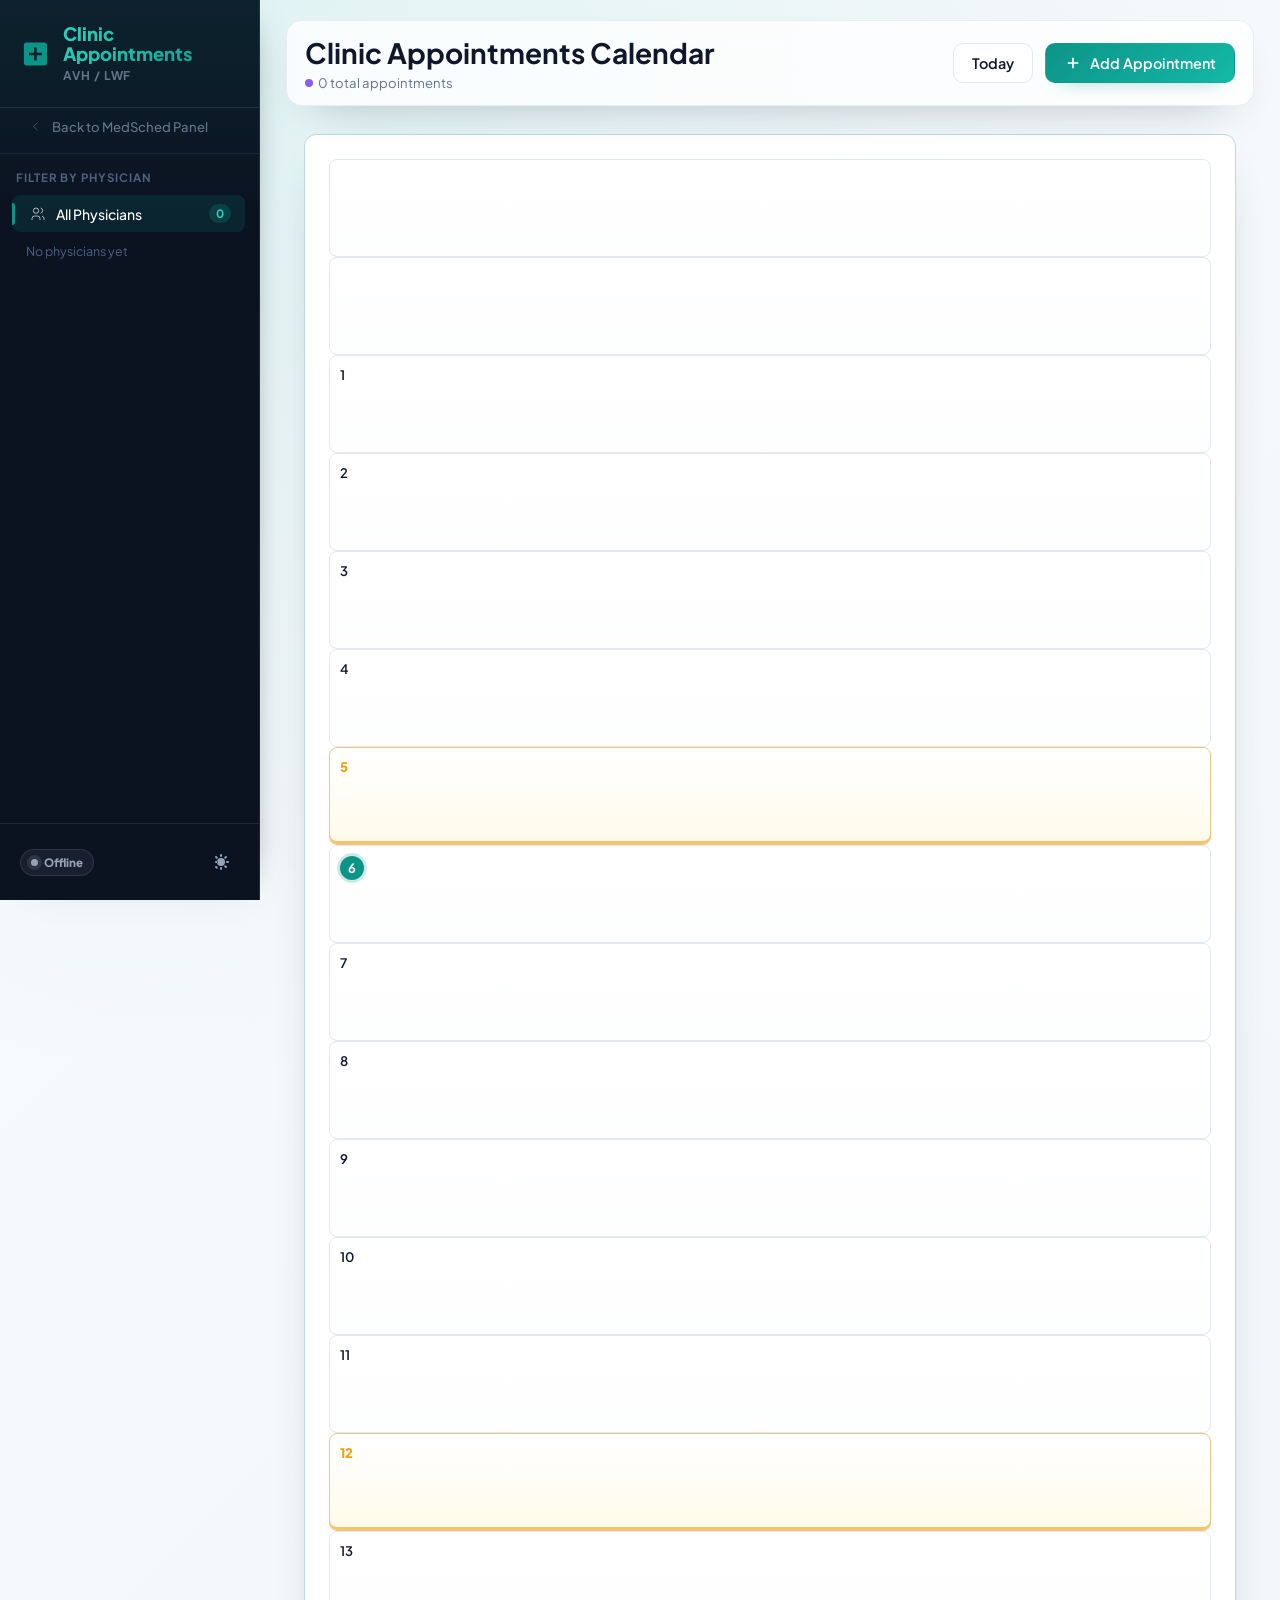
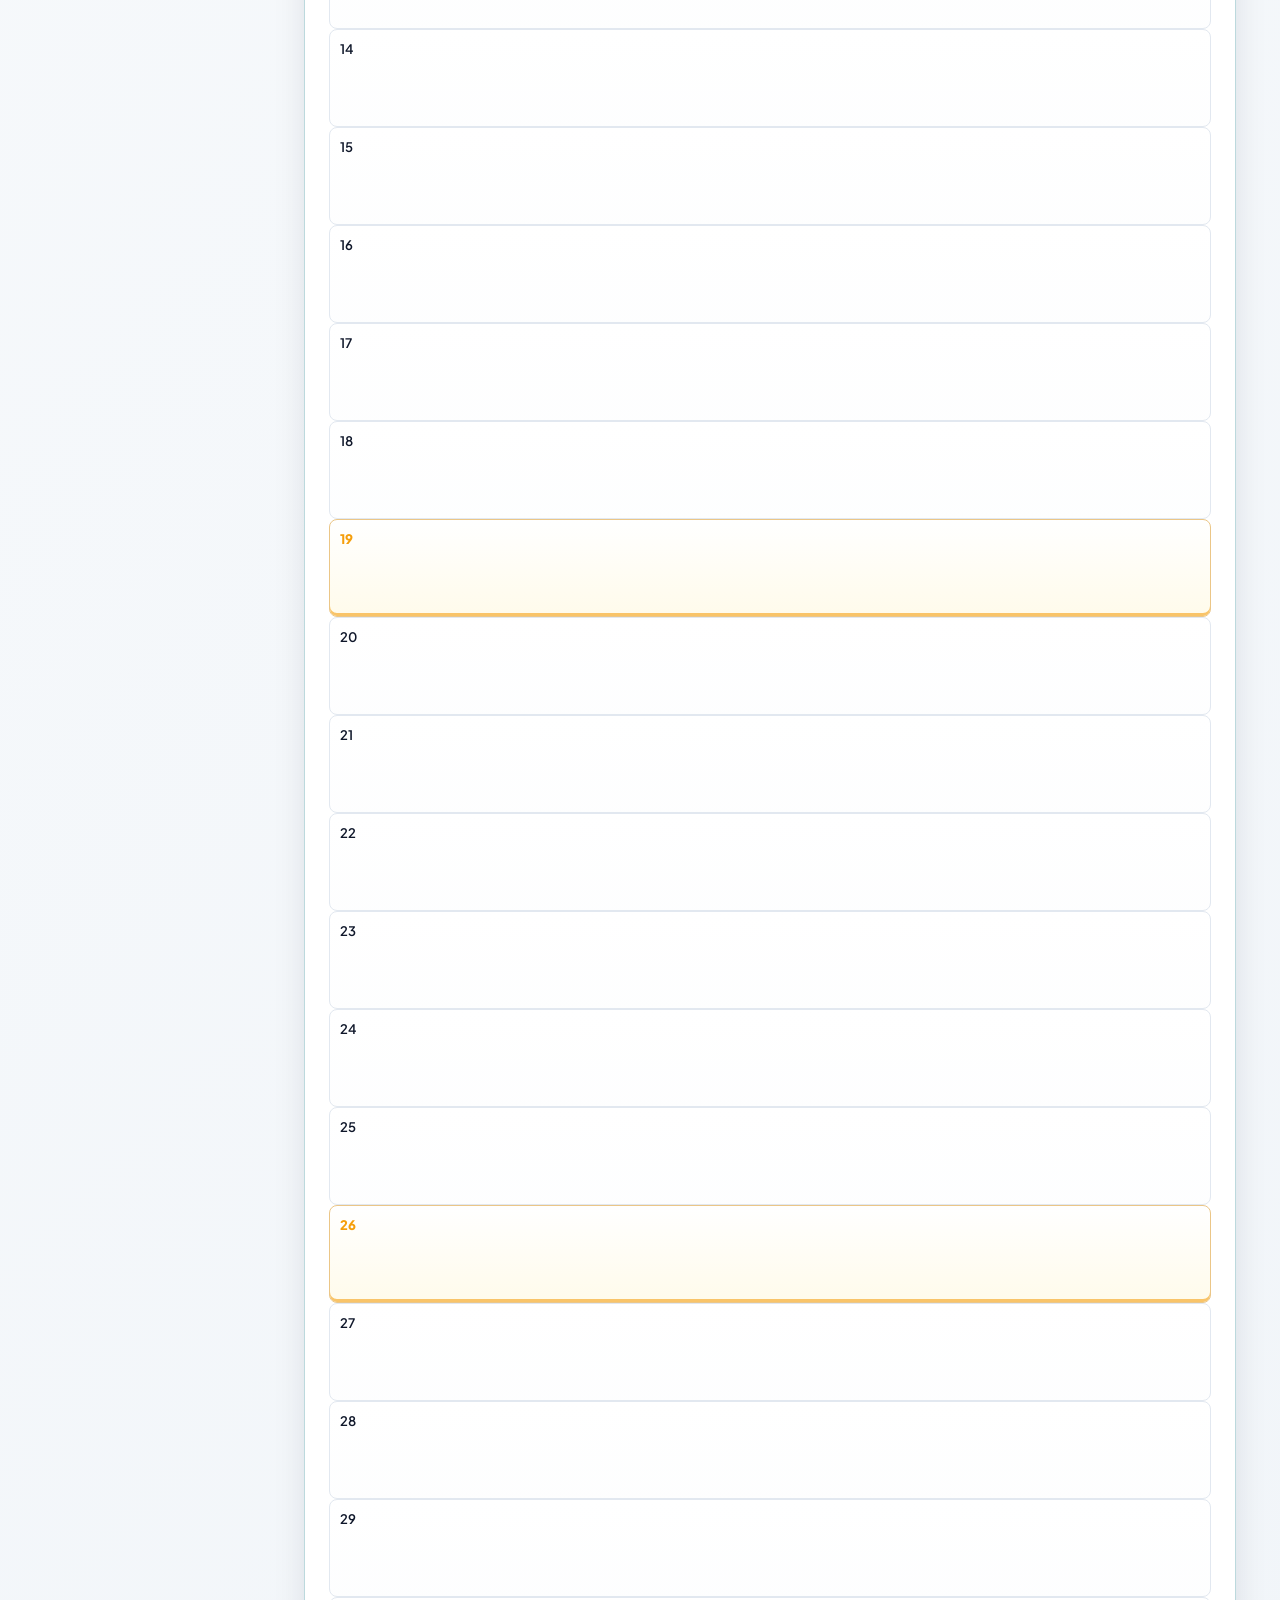
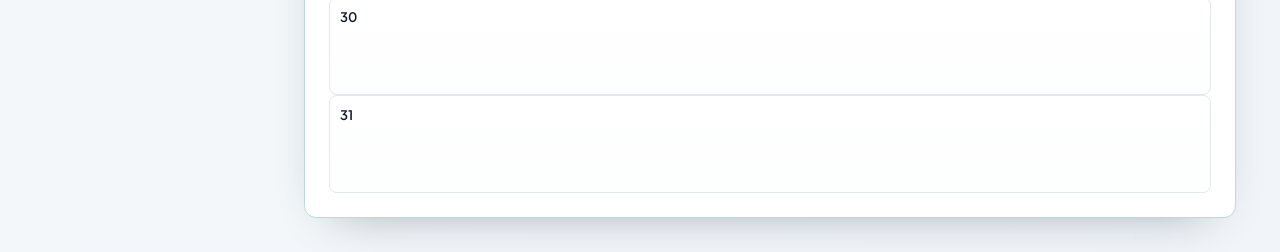
==== clinic-appointments.html @ 4d4b05c6 "Add Clinic Appointments page with physician-filtered calendar - New standalone clinic-appointments.h" ====
<!DOCTYPE html>
<html lang="en">
<head>
    <meta charset="UTF-8">
    <meta name="viewport" content="width=device-width, initial-scale=1.0">
    <title>Clinic Appointments — MedSched Panel</title>
    <meta name="description" content="Clinic Appointment Calendar by Physician">
    <meta name="theme-color" content="#0f766e">
    <meta name="mobile-web-app-capable" content="yes">
    <meta name="apple-mobile-web-app-capable" content="yes">
    <meta name="apple-mobile-web-app-status-bar-style" content="black-translucent">
    <link rel="icon" href="icons/icon.svg" type="image/svg+xml">
    <link rel="stylesheet" href="style.css">
    <style>
        /* ── Clinic-specific overrides ── */

        .physician-filter-section {
            padding: 16px 12px 8px;
            border-top: 1px solid rgba(148, 163, 184, 0.12);
        }
        .physician-filter-label {
            font-size: 0.72rem;
            font-weight: 700;
            letter-spacing: 0.08em;
            text-transform: uppercase;
            color: #4b6280;
            padding: 0 4px;
            margin-bottom: 10px;
        }
        .physician-btn-list {
            display: flex;
            flex-direction: column;
            gap: 3px;
            max-height: calc(100vh - 340px);
            overflow-y: auto;
            padding-right: 2px;
        }
        .physician-btn {
            display: flex;
            align-items: center;
            gap: 10px;
            width: 100%;
            padding: 9px 14px;
            border-radius: var(--border-radius-sm);
            border: none;
            background: transparent;
            color: #94a3b8;
            font-size: 0.875rem;
            font-weight: 500;
            cursor: pointer;
            transition: var(--transition);
            text-align: left;
            position: relative;
        }
        .physician-btn:hover {
            background: var(--secondary-hover);
            color: #fff;
        }
        .physician-btn.active {
            background: rgba(13, 148, 136, 0.15);
            color: #ffffff;
            padding-left: 18px;
        }
        .physician-btn.active::before {
            content: '';
            position: absolute;
            left: 0;
            top: 50%;
            transform: translateY(-50%);
            width: 3px;
            height: 60%;
            background: var(--primary);
            border-radius: 0 3px 3px 0;
        }
        .physician-btn-count {
            margin-left: auto;
            background: rgba(148, 163, 184, 0.15);
            color: #64748b;
            font-size: 0.72rem;
            font-weight: 700;
            padding: 2px 7px;
            border-radius: 20px;
            min-width: 22px;
            text-align: center;
        }
        .physician-btn.active .physician-btn-count {
            background: rgba(13, 148, 136, 0.25);
            color: #2dd4bf;
        }

        /* Calendar cells for clinic */
        .cal-badge.cb-clinic {
            background: #8b5cf6;
            color: #fff;
        }

        /* Day workspace patient cards */
        .clinic-patient-card {
            background: var(--bg-card);
            border: 1px solid var(--border);
            border-radius: var(--border-radius-sm);
            padding: 14px 16px;
            display: flex;
            flex-direction: column;
            gap: 6px;
            transition: var(--transition-fast);
            position: relative;
        }
        .clinic-patient-card:hover {
            box-shadow: var(--shadow-md);
            border-color: var(--primary);
        }
        .clinic-patient-card-header {
            display: flex;
            align-items: center;
            justify-content: space-between;
            gap: 8px;
        }
        .clinic-patient-name {
            font-weight: 700;
            font-size: 0.95rem;
            color: var(--text-main);
        }
        .clinic-patient-meta {
            display: flex;
            flex-wrap: wrap;
            gap: 6px;
            font-size: 0.8rem;
            color: var(--text-muted);
            margin-top: 2px;
        }
        .clinic-meta-chip {
            background: var(--surface-subtle);
            border: 1px solid var(--border);
            border-radius: 20px;
            padding: 2px 9px;
            font-size: 0.76rem;
            font-weight: 500;
            color: var(--text-muted);
        }
        .clinic-physician-chip {
            background: rgba(139, 92, 246, 0.1);
            border-color: rgba(139, 92, 246, 0.3);
            color: #8b5cf6;
        }
        .clinic-patient-note {
            font-size: 0.82rem;
            color: var(--text-muted);
            border-left: 3px solid var(--border);
            padding-left: 10px;
            margin-top: 4px;
            font-style: italic;
        }
        .clinic-card-actions {
            display: flex;
            gap: 6px;
            margin-left: auto;
        }

        /* Patient list in table view */
        .clinic-list-grid {
            display: flex;
            flex-direction: column;
            gap: 10px;
            padding: 4px 0;
        }
        .clinic-empty-state {
            text-align: center;
            padding: 40px 20px;
            color: var(--text-light);
        }
        .clinic-empty-state svg {
            width: 48px;
            height: 48px;
            stroke: var(--text-light);
            fill: none;
            margin-bottom: 12px;
            opacity: 0.5;
        }

        /* Stats bar */
        .clinic-stats-bar {
            display: flex;
            gap: 16px;
            flex-wrap: wrap;
            align-items: center;
            font-size: 0.82rem;
            color: var(--text-muted);
            margin-top: 4px;
        }
        .clinic-stat-item {
            display: flex;
            align-items: center;
            gap: 5px;
        }
        .clinic-stat-dot {
            width: 8px;
            height: 8px;
            border-radius: 50%;
            background: #8b5cf6;
            flex-shrink: 0;
        }

        /* Back link in sidebar */
        .sidebar-back-link {
            display: flex;
            align-items: center;
            gap: 9px;
            padding: 10px 16px;
            color: #64748b;
            text-decoration: none;
            font-size: 0.82rem;
            font-weight: 500;
            border-radius: var(--border-radius-sm);
            margin: 0 12px 8px;
            transition: var(--transition);
        }
        .sidebar-back-link:hover {
            color: #94a3b8;
            background: var(--secondary-hover);
        }
        .sidebar-back-link svg {
            width: 15px;
            height: 15px;
            stroke: currentColor;
            fill: none;
            flex-shrink: 0;
        }

        /* Day workspace header */
        .clinic-workspace-header {
            display: flex;
            align-items: center;
            justify-content: space-between;
            flex-wrap: wrap;
            gap: 10px;
            margin-bottom: 16px;
            padding-bottom: 14px;
            border-bottom: 1px solid var(--border);
        }

        /* Print styles */
        @media print {
            .sidebar, .no-print { display: none !important; }
            .main-content { margin-left: 0 !important; padding: 20px !important; }
        }
    </style>
</head>
<body>

    <!-- Sidebar Navigation -->
    <aside class="sidebar no-print">
        <div class="sidebar-brand">
            <svg viewBox="0 0 24 24" xmlns="http://www.w3.org/2000/svg">
                <path d="M19 3H5c-1.1 0-2 .9-2 2v14c0 1.1.9 2 2 2h14c1.1 0 2-.9 2-2V5c0-1.1-.9-2-2-2zm-2 10h-4v4h-2v-4H7v-2h4V7h2v4h4v2z"/>
            </svg>
            <div>
                <h1>Clinic Appointments</h1>
                <span style="font-size: 0.75rem; color: #64748b;">AVH / LWF</span>
            </div>
        </div>

        <a href="index.html" class="sidebar-back-link" title="Back to MedSched Panel">
            <svg viewBox="0 0 24 24"><polyline points="15 18 9 12 15 6"/></svg>
            Back to MedSched Panel
        </a>

        <!-- Physician Filter -->
        <div class="physician-filter-section">
            <div class="physician-filter-label">Filter by Physician</div>
            <div class="physician-btn-list" id="physician-btn-list">
                <!-- populated dynamically -->
            </div>
        </div>

        <div class="sidebar-footer" style="margin-top: auto;">
            <div id="sync-status-indicator" class="sync-status-pill" title="Google Sheets sync status">Offline</div>
            <button class="theme-toggle-btn" onclick="toggleDarkMode()" title="Toggle Dark/Light Mode">
                <svg viewBox="0 0 20 20" fill="currentColor">
                    <path fill-rule="evenodd" d="M10 2a1 1 0 011 1v1a1 1 0 11-2 0V3a1 1 0 011-1zm4 8a4 4 0 11-8 0 4 4 0 018 0zm-.464 4.95l.707.707a1 1 0 001.414-1.414l-.707-.707a1 1 0 00-1.414 1.414zm2.12-10.607a1 1 0 010 1.414l-.706.707a1 1 0 11-1.414-1.414l.707-.707a1 1 0 011.414 0zM17 11a1 1 0 100-2h-1a1 1 0 100 2h1zm-7 4a1 1 0 011 1v1a1 1 0 11-2 0v-1a1 1 0 011-1zM5.05 6.464A1 1 0 106.46 5.05L5.75 4.343a1 1 0 10-1.414 1.414l.707.707zm1.414 8.486a1 1 0 11-1.414 1.414l-.707-.707a1 1 0 011.414-1.414l.707.707zM6 11a1 1 0 100-2H5a1 1 0 100 2h1z" clip-rule="evenodd" />
                </svg>
            </button>
        </div>
    </aside>

    <!-- Main Content -->
    <main class="main-content no-print">

        <!-- Header -->
        <div class="app-header">
            <div class="header-left">
                <h2>Clinic Appointments Calendar</h2>
                <div class="clinic-stats-bar" id="clinic-stats-bar">
                    <span class="clinic-stat-item"><span class="clinic-stat-dot"></span><span id="stat-total">0 total appointments</span></span>
                    <span id="stat-today" style="color: var(--primary); font-weight: 600;"></span>
                    <span id="stat-physician-filter" style="color: #8b5cf6; font-weight: 600;"></span>
                </div>
            </div>
            <div class="header-actions">
                <button class="btn btn-secondary" onclick="goToClinicToday()">Today</button>
                <button class="btn btn-primary" onclick="openAddModal()">
                    <svg viewBox="0 0 24 24" stroke="currentColor" fill="none"><path d="M12 5v14M5 12h14"/></svg>
                    <span>Add Appointment</span>
                </button>
            </div>
        </div>

        <!-- Calendar Card -->
        <div class="card cal-card">
            <div class="cal-nav">
                <button class="btn btn-icon" onclick="navigateClinicCalendar(-1)">&#8249;</button>
                <h3 id="clinic-cal-month-label"></h3>
                <button class="btn btn-icon" onclick="navigateClinicCalendar(1)">&#8250;</button>
            </div>
            <div class="cal-weekdays">
                <span>Sun</span><span>Mon</span><span>Tue</span><span>Wed</span>
                <span>Thu</span><span>Fri</span><span>Sat</span>
            </div>
            <div class="cal-grid" id="clinic-cal-grid"></div>
        </div>

        <!-- Day Workspace -->
        <div id="clinic-day-workspace" class="card" style="display:none; margin-top:16px;">
            <div class="clinic-workspace-header">
                <div>
                    <h3 id="clinic-workspace-date-label" style="font-size: 1.1rem; font-weight: 700;"></h3>
                    <p id="clinic-workspace-sub" style="font-size: 0.83rem; color: var(--text-muted); margin-top: 3px;"></p>
                </div>
                <div style="display: flex; align-items: center; gap: 8px;">
                    <button class="btn btn-primary btn-sm" onclick="openAddModal()">
                        <svg viewBox="0 0 24 24" stroke="currentColor" fill="none" style="width:14px;height:14px;"><path d="M12 5v14M5 12h14"/></svg>
                        Add
                    </button>
                    <button class="btn btn-icon" onclick="closeDayWorkspace()" title="Close">✕</button>
                </div>
            </div>
            <div id="clinic-workspace-body" class="clinic-list-grid"></div>
        </div>

    </main>

    <!-- ───────────── ADD APPOINTMENT MODAL ───────────── -->
    <div class="modal-overlay no-print" id="modal-add-clinic">
        <div class="modal-content" style="max-width: 600px;">
            <div class="modal-header">
                <h3 id="add-modal-title">Add Clinic Appointment</h3>
                <button class="modal-close" onclick="closeAddModal()">
                    <svg viewBox="0 0 24 24"><line x1="18" y1="6" x2="6" y2="18"/><line x1="6" y1="6" x2="18" y2="18"/></svg>
                </button>
            </div>
            <div class="modal-body">
                <form id="form-clinic" onsubmit="submitClinicForm(event)">
                    <input type="hidden" id="clinic-edit-id" value="">

                    <div class="form-group double">
                        <div>
                            <label class="form-label" for="cl-name">Patient Name *</label>
                            <input type="text" id="cl-name" class="form-control" placeholder="Full Name" required>
                        </div>
                        <div>
                            <label class="form-label" for="cl-file">File Number *</label>
                            <input type="text" id="cl-file" class="form-control" placeholder="e.g. PAT123456" required>
                        </div>
                    </div>

                    <div class="form-group double">
                        <div>
                            <label class="form-label" for="cl-age">Age *</label>
                            <input type="number" id="cl-age" class="form-control" min="0" max="150" placeholder="e.g. 45" required>
                        </div>
                        <div>
                            <label class="form-label" for="cl-date">Appointment Date *</label>
                            <input type="date" id="cl-date" class="form-control" required>
                        </div>
                    </div>

                    <div class="form-group">
                        <label class="form-label" for="cl-physician">Primary Physician *</label>
                        <input type="text" id="cl-physician" class="form-control" placeholder="Dr. Name" required list="physician-datalist">
                        <datalist id="physician-datalist"></datalist>
                    </div>

                    <div class="form-group">
                        <label class="form-label" for="cl-case">Case Summary *</label>
                        <input type="text" id="cl-case" class="form-control" placeholder="e.g. Stage II Breast Cancer, follow-up" required>
                    </div>

                    <div class="form-group">
                        <label class="form-label" for="cl-cause">Cause of Admission / Reason for Visit</label>
                        <input type="text" id="cl-cause" class="form-control" placeholder="e.g. Chemotherapy Cycle 4, routine follow-up">
                    </div>

                    <div class="form-group">
                        <label class="form-label" for="cl-note">Notes</label>
                        <textarea id="cl-note" class="form-control" placeholder="Additional notes, special instructions..."></textarea>
                    </div>

                    <div style="display: flex; gap: 10px; justify-content: flex-end; margin-top: 18px;">
                        <button type="button" class="btn btn-secondary" onclick="closeAddModal()">Cancel</button>
                        <button type="submit" class="btn btn-primary" id="btn-submit-clinic">
                            <span>Save Appointment</span>
                        </button>
                    </div>
                </form>
            </div>
        </div>
    </div>

    <!-- ───────────── CONFIRM DELETE MODAL ───────────── -->
    <div id="modal-confirm-clinic" class="modal-overlay no-print">
        <div class="modal-content" style="max-width: 420px;">
            <div class="modal-header">
                <h3>Confirm Delete</h3>
            </div>
            <div class="modal-body">
                <p id="clinic-confirm-body"></p>
            </div>
            <div class="modal-footer">
                <button class="btn btn-secondary" onclick="closeConfirmModal()">Cancel</button>
                <button class="btn btn-danger" id="clinic-confirm-btn">Delete</button>
            </div>
        </div>
    </div>

    <!-- Toast container -->
    <div id="toast-container" class="toast-container no-print" aria-live="polite" aria-atomic="true"></div>

    <!-- ───────────── CONFIG ───────────── -->
    <script>
        window.MEDSCHED_CONFIG = {
            gasUrl: 'https://script.google.com/macros/s/AKfycbxa2J7jW-uvf7YWvBF5LNmQVivW1w27ZhHHH4iIfo8Wuc9LUacZEw9zQxuPKyPeJsvU/exec',
            apiKey: 'medsched-2026-key-abc123'
        };
    </script>

    <!-- ───────────── CLINIC APP LOGIC ───────────── -->
    <script>
    // ── State ──────────────────────────────────────────────────────────────────
    let clinicList = [];
    let clinicCalYear  = new Date().getFullYear();
    let clinicCalMonth = new Date().getMonth();
    let clinicSelectedDate = null;
    let selectedPhysician = null; // null = All
    let _pendingQueue = [];
    let _isSyncing = false;

    const GAS_URL  = window.MEDSCHED_CONFIG?.gasUrl || '';
    const API_KEY  = window.MEDSCHED_CONFIG?.apiKey || '';
    const STORE_KEY   = 'medsched_clinic';
    const PENDING_KEY = 'medsched_clinic_pending';
    const MONTHS = ['January','February','March','April','May','June','July','August','September','October','November','December'];

    // ── Toast ──────────────────────────────────────────────────────────────────
    function showToast(message, type = 'info', duration = 3200) {
        const container = document.getElementById('toast-container');
        if (!container) return;
        const toast = document.createElement('div');
        toast.className = `toast toast-${type}`;
        toast.setAttribute('role', type === 'error' ? 'alert' : 'status');
        toast.textContent = message;
        container.appendChild(toast);
        setTimeout(() => {
            toast.classList.add('removing');
            toast.addEventListener('animationend', () => toast.remove(), { once: true });
        }, duration);
    }

    // ── Dark Mode ─────────────────────────────────────────────────────────────
    function toggleDarkMode() {
        document.body.classList.toggle('dark-mode');
        localStorage.setItem('medsched_dark_mode', document.body.classList.contains('dark-mode'));
    }

    // ── Sync Status Indicator ─────────────────────────────────────────────────
    let _lastToastStatus = null;
    function showSyncStatus(status) {
        const el = document.getElementById('sync-status-indicator');
        if (!el) return;
        const map = { loading: 'Loading...', syncing: 'Syncing...', synced: 'Synced', pending: `Pending (${_pendingQueue.length})`, offline: 'Offline' };
        el.textContent = map[status] || 'Offline';
        el.dataset.status = status;
        if (status !== _lastToastStatus) {
            if (status === 'syncing') showToast('Syncing with Google Sheets...', 'info', 2000);
            if (status === 'synced')  showToast('Google Sheets is up to date.', 'success', 2400);
            if (status === 'pending') showToast(`${_pendingQueue.length} change(s) queued for retry.`, 'warning', 3600);
            _lastToastStatus = status;
        }
        if (status === 'synced') setTimeout(() => { el.textContent = 'Offline'; el.dataset.status = 'offline'; _lastToastStatus = null; }, 3000);
    }

    // ── Storage ───────────────────────────────────────────────────────────────
    function saveToStorage() {
        localStorage.setItem(STORE_KEY, JSON.stringify(clinicList));
    }

    function loadFromStorage() {
        const raw = localStorage.getItem(STORE_KEY);
        if (raw) { try { clinicList = JSON.parse(raw); } catch(e) { clinicList = []; } }
        const pending = localStorage.getItem(PENDING_KEY);
        if (pending) { try { _pendingQueue = JSON.parse(pending); } catch(e) { _pendingQueue = []; } }
        if (localStorage.getItem('medsched_dark_mode') === 'true') document.body.classList.add('dark-mode');
    }

    // ── API ───────────────────────────────────────────────────────────────────
    async function apiPost(action, payload) {
        const body = JSON.stringify({ action, key: API_KEY, ...payload });
        const resp = await fetch(GAS_URL, {
            method: 'POST',
            mode: 'no-cors',
            redirect: 'follow',
            body: new Blob([body], { type: 'text/plain;charset=utf-8' })
        });
        if (resp.type === 'opaque') return { status: 'ok' };
        if (!resp.ok) throw new Error(`HTTP ${resp.status}`);
        return resp.json();
    }

    function syncAfterChange(action, payload) {
        saveToStorage();
        (async () => {
            showSyncStatus('syncing');
            try {
                await apiPost(action, { type: 'clinic', ...payload });
                showSyncStatus('synced');
            } catch (e) {
                _pendingQueue.push({ action, payload, ts: Date.now() });
                localStorage.setItem(PENDING_KEY, JSON.stringify(_pendingQueue));
                showSyncStatus('pending');
                console.warn('[Clinic Sync] Queued:', action, e.message);
            }
        })();
    }

    async function flushPendingQueue() {
        if (_isSyncing || _pendingQueue.length === 0) return;
        _isSyncing = true;
        const queue = [..._pendingQueue];
        const failed = [];
        for (const item of queue) {
            try { await apiPost(item.action, { type: 'clinic', ...item.payload }); }
            catch (e) { failed.push(item); }
        }
        _pendingQueue = failed;
        localStorage.setItem(PENDING_KEY, JSON.stringify(_pendingQueue));
        _isSyncing = false;
    }

    async function initSync() {
        showSyncStatus(_pendingQueue.length > 0 ? 'pending' : 'loading');
        try {
            const url = `${GAS_URL}?action=getAll&key=${encodeURIComponent(API_KEY)}`;
            const resp = await fetch(url, { redirect: 'follow' });
            if (!resp.ok) throw new Error(`HTTP ${resp.status}`);
            const data = await resp.json();
            if (data.status === 'ok' && Array.isArray(data.clinic)) {
                clinicList = data.clinic.map(normalizeRecord).filter(isValidRecord);
                saveToStorage();
                renderAll();
            }
            showSyncStatus('synced');
            await flushPendingQueue();
        } catch (e) {
            console.warn('[Clinic Sync] Using local cache:', e.message);
            showSyncStatus(_pendingQueue.length > 0 ? 'pending' : 'offline');
        }
    }

    // ── Data Helpers ──────────────────────────────────────────────────────────
    function genId() {
        return Date.now().toString(36) + Math.random().toString(36).slice(2);
    }

    function normalizeRecord(r) {
        if (!r || typeof r !== 'object') return r;
        const out = { ...r };
        if (out.id !== undefined) out.id = String(out.id);
        if (out.fileNumber !== undefined) out.fileNumber = String(out.fileNumber);
        if (out.age !== undefined) out.age = Number(out.age) || 0;
        return out;
    }

    function isValidRecord(r) {
        return r && (String(r.id || '').trim() || String(r.name || '').trim() || String(r.fileNumber || '').trim());
    }

    function formatDate(dateStr) {
        if (!dateStr) return '';
        const d = new Date(dateStr + 'T00:00:00');
        if (isNaN(d)) return dateStr;
        return `${String(d.getDate()).padStart(2,'0')}/${String(d.getMonth()+1).padStart(2,'0')}/${d.getFullYear()}`;
    }

    function getDayName(dateStr) {
        if (!dateStr) return '';
        const d = new Date(dateStr + 'T00:00:00');
        if (isNaN(d)) return '';
        return d.toLocaleDateString('en-US', { weekday: 'long' });
    }

    function getUniquePhysicians() {
        const set = new Set(clinicList.map(r => (r.primaryPhysician || '').trim()).filter(Boolean));
        return [...set].sort((a, b) => a.localeCompare(b));
    }

    function getFilteredList() {
        if (!selectedPhysician) return clinicList;
        return clinicList.filter(r => (r.primaryPhysician || '').trim() === selectedPhysician);
    }

    // ── Physician Filter ──────────────────────────────────────────────────────
    function renderPhysicianFilter() {
        const container = document.getElementById('physician-btn-list');
        if (!container) return;

        const physicians = getUniquePhysicians();
        const allCount = clinicList.length;

        let html = `
            <button class="physician-btn ${!selectedPhysician ? 'active' : ''}" onclick="setPhysicianFilter(null)">
                <svg viewBox="0 0 24 24" stroke="currentColor" fill="none" style="width:16px;height:16px;flex-shrink:0;"><circle cx="9" cy="7" r="4"/><path d="M3 21v-2a4 4 0 0 1 4-4h4a4 4 0 0 1 4 4v2"/><path d="M16 3.13a4 4 0 0 1 0 7.75"/><path d="M21 21v-2a4 4 0 0 0-3-3.87"/></svg>
                <span>All Physicians</span>
                <span class="physician-btn-count">${allCount}</span>
            </button>
        `;

        physicians.forEach(physician => {
            const count = clinicList.filter(r => (r.primaryPhysician || '').trim() === physician).length;
            const isActive = selectedPhysician === physician;
            html += `
                <button class="physician-btn ${isActive ? 'active' : ''}" onclick="setPhysicianFilter('${physician.replace(/'/g, "\\'")}')">
                    <svg viewBox="0 0 24 24" stroke="currentColor" fill="none" style="width:15px;height:15px;flex-shrink:0;"><path d="M20 21v-2a4 4 0 0 0-4-4H8a4 4 0 0 0-4 4v2"/><circle cx="12" cy="7" r="4"/></svg>
                    <span style="overflow:hidden;text-overflow:ellipsis;white-space:nowrap;flex:1;">${physician}</span>
                    <span class="physician-btn-count">${count}</span>
                </button>
            `;
        });

        if (physicians.length === 0) {
            html += `<p style="font-size:0.78rem;color:#4b6280;padding:8px 14px;">No physicians yet</p>`;
        }

        container.innerHTML = html;

        // Update physician datalist for the form
        const datalist = document.getElementById('physician-datalist');
        if (datalist) {
            datalist.innerHTML = physicians.map(p => `<option value="${p}">`).join('');
        }
    }

    function setPhysicianFilter(physician) {
        selectedPhysician = physician;
        renderAll();
    }

    // ── Calendar ──────────────────────────────────────────────────────────────
    function renderClinicCalendar() {
        const grid = document.getElementById('clinic-cal-grid');
        const label = document.getElementById('clinic-cal-month-label');
        if (!grid) return;

        label.textContent = `${MONTHS[clinicCalMonth]} ${clinicCalYear}`;

        const filtered = getFilteredList();
        const firstDay = new Date(clinicCalYear, clinicCalMonth, 1).getDay();
        const daysInMonth = new Date(clinicCalYear, clinicCalMonth + 1, 0).getDate();
        const today = new Date().toISOString().split('T')[0];

        let html = '';

        for (let i = 0; i < firstDay; i++) {
            html += '<div class="cal-cell cal-empty"></div>';
        }

        for (let day = 1; day <= daysInMonth; day++) {
            const dateStr = `${clinicCalYear}-${String(clinicCalMonth+1).padStart(2,'0')}-${String(day).padStart(2,'0')}`;
            const count = filtered.filter(r => r.date === dateStr).length;
            const isToday    = today === dateStr;
            const isSelected = clinicSelectedDate === dateStr;
            const isSat      = new Date(clinicCalYear, clinicCalMonth, day).getDay() === 6;

            html += `
                <div class="cal-cell ${isToday ? 'cal-today' : ''} ${isSelected ? 'cal-selected' : ''} ${isSat ? 'cal-saturday' : ''}" onclick="selectClinicDate('${dateStr}')">
                    <div class="cal-day-num">${day}</div>
                    <div class="cal-badges">
                        ${count > 0 ? `<span class="cal-badge cb-clinic" title="${count} appointment${count !== 1 ? 's' : ''}">${count}</span>` : ''}
                    </div>
                </div>
            `;
        }

        grid.innerHTML = html;
        updateStatsBar();
    }

    function navigateClinicCalendar(dir) {
        clinicCalMonth += dir;
        if (clinicCalMonth > 11) { clinicCalMonth = 0; clinicCalYear++; }
        else if (clinicCalMonth < 0) { clinicCalMonth = 11; clinicCalYear--; }
        renderClinicCalendar();
    }

    function goToClinicToday() {
        const today = new Date();
        clinicCalYear  = today.getFullYear();
        clinicCalMonth = today.getMonth();
        clinicSelectedDate = today.toISOString().split('T')[0];
        renderClinicCalendar();
        renderDayWorkspace();
        document.getElementById('clinic-day-workspace').style.display = 'block';
    }

    function selectClinicDate(dateStr) {
        clinicSelectedDate = dateStr;
        renderClinicCalendar();
        renderDayWorkspace();
        document.getElementById('clinic-day-workspace').style.display = 'block';
        // Smooth scroll to workspace
        setTimeout(() => document.getElementById('clinic-day-workspace').scrollIntoView({ behavior: 'smooth', block: 'start' }), 80);
    }

    function closeDayWorkspace() {
        document.getElementById('clinic-day-workspace').style.display = 'none';
        clinicSelectedDate = null;
        renderClinicCalendar();
    }

    // ── Day Workspace ─────────────────────────────────────────────────────────
    function renderDayWorkspace() {
        if (!clinicSelectedDate) return;
        const dateLabel   = document.getElementById('clinic-workspace-date-label');
        const subLabel    = document.getElementById('clinic-workspace-sub');
        const body        = document.getElementById('clinic-workspace-body');

        const dayName = getDayName(clinicSelectedDate);
        dateLabel.textContent = `${dayName} — ${formatDate(clinicSelectedDate)}`;

        const dayAppointments = getFilteredList().filter(r => r.date === clinicSelectedDate);
        const physicianNote = selectedPhysician ? `Showing: Dr. ${selectedPhysician}` : 'All Physicians';
        subLabel.textContent = `${dayAppointments.length} appointment${dayAppointments.length !== 1 ? 's' : ''} · ${physicianNote}`;

        if (dayAppointments.length === 0) {
            body.innerHTML = `
                <div class="clinic-empty-state">
                    <svg viewBox="0 0 24 24"><rect x="3" y="4" width="18" height="18" rx="2"/><path d="M16 2v4M8 2v4M3 10h18"/><path d="M8 14h.01M12 14h.01M16 14h.01M8 18h.01M12 18h.01M16 18h.01"/></svg>
                    <p style="font-size: 0.9rem; margin-bottom: 8px;">No appointments on this day</p>
                    <button class="btn btn-primary btn-sm" onclick="openAddModal()">Add Appointment</button>
                </div>
            `;
            return;
        }

        // Sort by name
        const sorted = [...dayAppointments].sort((a, b) => (a.name || '').localeCompare(b.name || ''));

        body.innerHTML = sorted.map(r => `
            <div class="clinic-patient-card">
                <div class="clinic-patient-card-header">
                    <div>
                        <div class="clinic-patient-name">${escHtml(r.name || 'Unnamed')}</div>
                        <div class="clinic-patient-meta">
                            <span class="clinic-meta-chip">File: ${escHtml(String(r.fileNumber || '—'))}</span>
                            <span class="clinic-meta-chip">Age: ${r.age || '—'}</span>
                            <span class="clinic-meta-chip clinic-physician-chip">
                                <svg viewBox="0 0 24 24" stroke="currentColor" fill="none" style="width:10px;height:10px;display:inline;vertical-align:middle;margin-right:2px;"><circle cx="12" cy="8" r="4"/><path d="M4 20c0-4 3.6-7 8-7s8 3 8 7"/></svg>
                                ${escHtml(r.primaryPhysician || '—')}
                            </span>
                        </div>
                    </div>
                    <div class="clinic-card-actions">
                        <button class="btn btn-secondary btn-sm" onclick="openEditModal('${r.id}')" title="Edit">
                            <svg viewBox="0 0 24 24" stroke="currentColor" fill="none" style="width:13px;height:13px;"><path d="M11 4H4a2 2 0 0 0-2 2v14a2 2 0 0 0 2 2h14a2 2 0 0 0 2-2v-7"/><path d="M18.5 2.5a2.121 2.121 0 0 1 3 3L12 15l-4 1 1-4 9.5-9.5z"/></svg>
                        </button>
                        <button class="btn btn-sm" style="color: var(--danger); border-color: var(--danger);" onclick="confirmDelete('${r.id}', '${escHtml(r.name || '').replace(/'/g,"\\'")}')">
                            <svg viewBox="0 0 24 24" stroke="currentColor" fill="none" style="width:13px;height:13px;"><polyline points="3 6 5 6 21 6"/><path d="M19 6l-1 14H6L5 6"/><path d="M10 11v6M14 11v6"/></svg>
                        </button>
                    </div>
                </div>
                ${r.case ? `<div style="font-size:0.84rem; color:var(--text-main); margin-top:2px;"><strong style="font-size:0.75rem;text-transform:uppercase;letter-spacing:.05em;color:var(--text-muted);">Case</strong><br>${escHtml(r.case)}</div>` : ''}
                ${r.causeOfAdmission ? `<div style="font-size:0.82rem; color:var(--text-muted);"><strong style="font-size:0.75rem;text-transform:uppercase;letter-spacing:.05em;">Reason</strong><br>${escHtml(r.causeOfAdmission)}</div>` : ''}
                ${r.note ? `<div class="clinic-patient-note">${escHtml(r.note)}</div>` : ''}
            </div>
        `).join('');
    }

    // ── Stats Bar ─────────────────────────────────────────────────────────────
    function updateStatsBar() {
        const today = new Date().toISOString().split('T')[0];
        const filtered = getFilteredList();
        const todayCount = filtered.filter(r => r.date === today).length;

        const statTotal = document.getElementById('stat-total');
        const statToday = document.getElementById('stat-today');
        const statFilter = document.getElementById('stat-physician-filter');

        if (statTotal) statTotal.textContent = `${clinicList.length} total appointments`;
        if (statToday) statToday.textContent = todayCount > 0 ? `${todayCount} today` : '';
        if (statFilter) statFilter.textContent = selectedPhysician ? `Filtered: ${selectedPhysician}` : '';
    }

    // ── Render All ────────────────────────────────────────────────────────────
    function renderAll() {
        renderPhysicianFilter();
        renderClinicCalendar();
        if (clinicSelectedDate) renderDayWorkspace();
    }

    // ── CRUD ─────────────────────────────────────────────────────────────────
    function openAddModal() {
        const today = new Date().toISOString().split('T')[0];
        document.getElementById('add-modal-title').textContent = 'Add Clinic Appointment';
        document.getElementById('btn-submit-clinic').querySelector('span').textContent = 'Save Appointment';
        document.getElementById('clinic-edit-id').value = '';
        document.getElementById('cl-name').value = '';
        document.getElementById('cl-file').value = '';
        document.getElementById('cl-age').value = '';
        document.getElementById('cl-date').value = clinicSelectedDate || today;
        document.getElementById('cl-physician').value = selectedPhysician || '';
        document.getElementById('cl-case').value = '';
        document.getElementById('cl-cause').value = '';
        document.getElementById('cl-note').value = '';
        document.getElementById('modal-add-clinic').classList.add('active');
        setTimeout(() => document.getElementById('cl-name').focus(), 100);
    }

    function closeAddModal() {
        document.getElementById('modal-add-clinic').classList.remove('active');
        document.getElementById('form-clinic').reset();
    }

    function openEditModal(id) {
        const record = clinicList.find(r => String(r.id) === String(id));
        if (!record) return;
        document.getElementById('add-modal-title').textContent = 'Edit Appointment';
        document.getElementById('btn-submit-clinic').querySelector('span').textContent = 'Save Changes';
        document.getElementById('clinic-edit-id').value = record.id;
        document.getElementById('cl-name').value = record.name || '';
        document.getElementById('cl-file').value = record.fileNumber || '';
        document.getElementById('cl-age').value = record.age || '';
        document.getElementById('cl-date').value = record.date || '';
        document.getElementById('cl-physician').value = record.primaryPhysician || '';
        document.getElementById('cl-case').value = record.case || '';
        document.getElementById('cl-cause').value = record.causeOfAdmission || '';
        document.getElementById('cl-note').value = record.note || '';
        document.getElementById('modal-add-clinic').classList.add('active');
    }

    function submitClinicForm(event) {
        event.preventDefault();
        const editId = document.getElementById('clinic-edit-id').value;

        const record = {
            id:               editId || genId(),
            name:             document.getElementById('cl-name').value.trim(),
            fileNumber:       document.getElementById('cl-file').value.trim(),
            age:              Number(document.getElementById('cl-age').value),
            date:             document.getElementById('cl-date').value,
            primaryPhysician: document.getElementById('cl-physician').value.trim(),
            case:             document.getElementById('cl-case').value.trim(),
            causeOfAdmission: document.getElementById('cl-cause').value.trim(),
            note:             document.getElementById('cl-note').value.trim(),
        };

        if (editId) {
            const idx = clinicList.findIndex(r => String(r.id) === String(editId));
            if (idx !== -1) clinicList[idx] = record;
            syncAfterChange('updateRecord', { record });
            showToast('Appointment updated.', 'success');
        } else {
            clinicList.unshift(record);
            syncAfterChange('createRecord', { record });
            showToast('Appointment added.', 'success');
        }

        closeAddModal();
        if (record.date !== clinicSelectedDate) {
            clinicSelectedDate = record.date;
            clinicCalYear  = Number(record.date.split('-')[0]);
            clinicCalMonth = Number(record.date.split('-')[1]) - 1;
        }
        renderAll();
        document.getElementById('clinic-day-workspace').style.display = 'block';
        setTimeout(() => renderDayWorkspace(), 50);
    }

    function confirmDelete(id, name) {
        const body = document.getElementById('clinic-confirm-body');
        body.innerHTML = `Are you sure you want to delete <strong>${escHtml(name)}</strong>'s appointment? This cannot be undone.`;
        const btn = document.getElementById('clinic-confirm-btn');
        btn.onclick = () => { deleteAppointment(id); closeConfirmModal(); };
        document.getElementById('modal-confirm-clinic').classList.add('active');
    }

    function closeConfirmModal() {
        document.getElementById('modal-confirm-clinic').classList.remove('active');
    }

    function deleteAppointment(id) {
        clinicList = clinicList.filter(r => String(r.id) !== String(id));
        syncAfterChange('deleteRecord', { id });
        showToast('Appointment deleted.', 'info');
        renderAll();
        if (clinicSelectedDate) renderDayWorkspace();
    }

    // ── Utilities ─────────────────────────────────────────────────────────────
    function escHtml(str) {
        if (!str) return '';
        return String(str)
            .replace(/&/g, '&amp;')
            .replace(/</g, '&lt;')
            .replace(/>/g, '&gt;')
            .replace(/"/g, '&quot;')
            .replace(/'/g, '&#39;');
    }

    // ── Boot ──────────────────────────────────────────────────────────────────
    document.addEventListener('DOMContentLoaded', () => {
        loadFromStorage();
        renderAll();
        // Auto-open today's workspace
        const today = new Date().toISOString().split('T')[0];
        clinicSelectedDate = today;
        if (clinicList.some(r => r.date === today)) {
            renderDayWorkspace();
            document.getElementById('clinic-day-workspace').style.display = 'block';
        }
        // Close modals on overlay click
        document.querySelectorAll('.modal-overlay').forEach(overlay => {
            overlay.addEventListener('click', e => {
                if (e.target === overlay) {
                    overlay.classList.remove('active');
                }
            });
        });
        // Init Google Sheets sync
        if (GAS_URL && GAS_URL !== 'PASTE_WEB_APP_URL_HERE') {
            initSync();
        } else {
            showSyncStatus('offline');
        }
    });
    </script>
</body>
</html>
---- style.css ----
/* 
   Patient Scheduler & Admission Web App Design System
   Clinical Teal and Dark Slate Premium Theme
*/

@import url('https://fonts.googleapis.com/css2?family=Plus+Jakarta+Sans:wght@300;400;500;600;700;800&display=swap');

:root {
    /* Color Palette */
    --primary: #0d9488;       /* Clinical Teal */
    --primary-hover: #0f766e; /* Deep Teal */
    --primary-light: #f0fdfa; /* Soft Teal Tint */
    
    --secondary: #0f172a;     /* Dark Slate (Sidebar) */
    --secondary-hover: #1e293b;
    
    --bg-main: #f8fafc;       /* Slate 50 (Main App Background) */
    --bg-card: #ffffff;       /* Card Background */
    --border: #e2e8f0;        /* Slate 200 */
    
    --text-main: #0f172a;     /* Slate 900 */
    --text-muted: #64748b;    /* Slate 500 */
    --text-light: #94a3b8;    /* Slate 400 */
    
    /* Semantic Colors */
    --danger: #ef4444;        /* Red 500 */
    --danger-light: #fef2f2;  
    --warning: #f59e0b;       /* Amber 500 */
    --warning-light: #fffbeb;
    --success: #10b981;       /* Emerald 500 */
    --success-light: #ecfdf5;
    --info: #3b82f6;          /* Blue 500 */
    --info-light: #eff6ff;
    
    /* Layout Constants */
    --sidebar-width: 260px;
    --border-radius: 12px;
    --border-radius-sm: 8px;
    --transition: all 0.25s cubic-bezier(0.4, 0, 0.2, 1);
    --transition-fast: all 0.15s cubic-bezier(0.4, 0, 0.2, 1);
    --transition-slow: all 0.4s cubic-bezier(0.4, 0, 0.2, 1);
    --shadow: 0 1px 3px 0 rgb(0 0 0 / 0.07), 0 4px 8px -2px rgb(0 0 0 / 0.06);
    --shadow-md: 0 4px 16px -2px rgb(0 0 0 / 0.10), 0 2px 6px -2px rgb(0 0 0 / 0.06);
    --shadow-lg: 0 20px 40px -8px rgb(0 0 0 / 0.14), 0 8px 16px -6px rgb(0 0 0 / 0.08);
    --shadow-teal: 0 4px 12px rgba(13, 148, 136, 0.20);
    --tb-color: #8b5cf6;

    /* Phase 7 screen design tokens */
    --surface-glass: rgba(255, 255, 255, 0.78);
    --surface-subtle: #f1f5f9;
    --sidebar-surface: #0b1220;
    --sidebar-border: rgba(148, 163, 184, 0.16);
    --brand-accent: #14b8a6;
    --focus-ring: rgba(20, 184, 166, 0.26);
    --shadow-premium: 0 18px 48px -30px rgba(15, 23, 42, 0.45);
    --shadow-hover: 0 18px 34px -24px rgba(15, 23, 42, 0.35);
    --shadow-card: 0 8px 18px rgba(15, 23, 42, 0.05);
    --shadow-card-hover: 0 12px 24px rgba(15, 23, 42, 0.08);
}

/* Dark Mode Variables */
body.dark-mode {
    --bg-main: #0b0f19;
    --bg-card: #151c2c;
    --border: #222d44;
    --text-main: #f1f5f9;
    --text-muted: #94a3b8;
    --text-light: #64748b;
    --primary-light: #112e34;
    --shadow: 0 1px 3px 0 rgb(0 0 0 / 0.25), 0 4px 8px -2px rgb(0 0 0 / 0.20);
    --shadow-md: 0 4px 16px -2px rgb(0 0 0 / 0.30), 0 2px 6px -2px rgb(0 0 0 / 0.20);
    --shadow-lg: 0 20px 40px -8px rgb(0 0 0 / 0.40), 0 8px 16px -6px rgb(0 0 0 / 0.25);
    --surface-glass: rgba(21, 28, 44, 0.78);
    --surface-subtle: #111827;
    --sidebar-surface: #080d17;
    --sidebar-border: rgba(148, 163, 184, 0.14);
    --focus-ring: rgba(45, 212, 191, 0.24);
    --shadow-premium: 0 18px 48px -28px rgba(0, 0, 0, 0.65);
    --shadow-hover: 0 18px 34px -24px rgba(0, 0, 0, 0.55);
}

/* Custom Scrollbars */
::-webkit-scrollbar { width: 6px; height: 6px; }
::-webkit-scrollbar-track { background: transparent; }
::-webkit-scrollbar-thumb { background: var(--border); border-radius: 99px; }
::-webkit-scrollbar-thumb:hover { background: var(--text-light); }

/* Reset and Global Styles */
* {
    margin: 0;
    padding: 0;
    box-sizing: border-box;
    font-family: 'Plus Jakarta Sans', -apple-system, BlinkMacSystemFont, "Segoe UI", Roboto, Helvetica, Arial, sans-serif;
}

body {
    background-color: var(--bg-main);
    color: var(--text-main);
    display: flex;
    min-height: 100vh;
    overflow-x: hidden;
    transition: background-color 0.3s ease, color 0.3s ease;
}

/* Layout Structure */
.sidebar {
    width: var(--sidebar-width);
    background-color: var(--secondary);
    color: #ffffff;
    height: 100vh;
    position: fixed;
    top: 0;
    left: 0;
    display: flex;
    flex-direction: column;
    z-index: 100;
    transition: var(--transition);
}

.sidebar-brand {
    padding: 24px 20px;
    display: flex;
    align-items: center;
    gap: 12px;
    border-bottom: 1px solid #1e293b;
}

.sidebar-brand svg {
    width: 32px;
    height: 32px;
    fill: var(--primary);
}

.sidebar-brand h1 {
    font-size: 1.15rem;
    font-weight: 800;
    letter-spacing: 0.5px;
    background: linear-gradient(135deg, #2dd4bf, var(--primary));
    -webkit-background-clip: text;
    -webkit-text-fill-color: transparent;
}

.sidebar-menu {
    list-style: none;
    padding: 20px 12px;
    flex-grow: 1;
}

.sidebar-menu li {
    margin-bottom: 4px;
    position: relative;
}

.sidebar-menu li::before {
    content: '';
    position: absolute;
    left: 0;
    top: 50%;
    transform: translateY(-50%) scaleY(0);
    width: 3px;
    height: 60%;
    background: var(--primary);
    border-radius: 0 3px 3px 0;
    transition: transform 0.25s cubic-bezier(0.4, 0, 0.2, 1);
}

.sidebar-menu li.active::before {
    transform: translateY(-50%) scaleY(1);
}

.sidebar-menu a {
    display: flex;
    align-items: center;
    gap: 12px;
    padding: 12px 16px;
    color: #94a3b8;
    text-decoration: none;
    border-radius: var(--border-radius-sm);
    font-weight: 500;
    font-size: 0.925rem;
    transition: var(--transition);
    cursor: pointer;
}

.sidebar-menu a:hover {
    color: #ffffff;
    background-color: var(--secondary-hover);
}

.sidebar-menu li.active a {
    color: #ffffff;
    background-color: rgba(13, 148, 136, 0.15);
    padding-left: 20px;
}

.sidebar-menu a svg {
    width: 20px;
    height: 20px;
    stroke: currentColor;
    fill: none;
    stroke-width: 2;
    transition: var(--transition);
}

.sidebar-footer {
    padding: 20px;
    border-top: 1px solid #1e293b;
    display: flex;
    justify-content: space-between;
    align-items: center;
}

/* Theme Switcher */
.theme-toggle-btn {
    background: none;
    border: none;
    color: #94a3b8;
    cursor: pointer;
    display: flex;
    align-items: center;
    justify-content: center;
    padding: 8px;
    border-radius: 50%;
    transition: var(--transition);
}

.theme-toggle-btn:hover {
    color: #ffffff;
    background-color: var(--secondary-hover);
}

.theme-toggle-btn svg {
    width: 20px;
    height: 20px;
    fill: currentColor;
}

/* Main Content Area */
.main-content {
    margin-left: var(--sidebar-width);
    flex-grow: 1;
    min-height: 100vh;
    padding: 30px 40px;
    transition: var(--transition);
}

.app-header {
    display: flex;
    justify-content: space-between;
    align-items: center;
    margin-bottom: 30px;
}

.app-header h2 {
    font-size: 1.75rem;
    font-weight: 700;
    color: var(--text-main);
}

.app-header p {
    color: var(--text-muted);
    font-size: 0.9rem;
    margin-top: 4px;
}

.header-actions {
    display: flex;
    gap: 12px;
}

/* Tab Views */
.tab-view {
    display: none;
    animation: fadeIn 0.4s ease-out;
}

.tab-view.active {
    display: block;
}

@keyframes fadeIn {
    from { opacity: 0; transform: translateY(8px); }
    to { opacity: 1; transform: translateY(0); }
}

/* Button UI */
.btn {
    display: inline-flex;
    align-items: center;
    justify-content: center;
    gap: 8px;
    padding: 10px 18px;
    font-size: 0.9rem;
    font-weight: 600;
    border-radius: var(--border-radius-sm);
    border: 1px solid transparent;
    cursor: pointer;
    transition: var(--transition);
}

.btn-primary {
    background-color: var(--primary);
    color: #ffffff;
}

.btn-primary:hover {
    background-color: var(--primary-hover);
    transform: translateY(-1px);
    box-shadow: 0 4px 12px rgba(13, 148, 136, 0.2);
}

.btn-secondary {
    background-color: transparent;
    border-color: var(--border);
    color: var(--text-main);
}

.btn-secondary:hover {
    background-color: var(--border);
}

.btn-danger {
    background-color: var(--danger);
    color: white;
}

.btn-danger:hover {
    background-color: #dc2626;
}

.btn-sm {
    padding: 6px 12px;
    font-size: 0.8rem;
    border-radius: 6px;
}

.btn svg {
    width: 18px;
    height: 18px;
    stroke: currentColor;
    fill: none;
    stroke-width: 2.2;
}

/* Dashboard Widgets */
.dashboard-grid {
    display: grid;
    grid-template-columns: repeat(auto-fit, minmax(240px, 1fr));
    gap: 24px;
    margin-bottom: 30px;
}

.widget-card {
    background-color: var(--bg-card);
    border: 1px solid var(--border);
    border-radius: var(--border-radius);
    padding: 24px;
    display: flex;
    align-items: center;
    gap: 20px;
    box-shadow: var(--shadow);
    transition: var(--transition);
}

.widget-card:hover {
    transform: translateY(-3px);
    box-shadow: var(--shadow-md);
    border-color: var(--primary);
}

.widget-icon {
    width: 56px;
    height: 56px;
    border-radius: var(--border-radius-sm);
    display: flex;
    align-items: center;
    justify-content: center;
}

.widget-icon.teal {
    background-color: var(--primary-light);
    color: var(--primary);
}

.widget-icon.blue {
    background-color: var(--info-light);
    color: var(--info);
}

.widget-icon.success {
    background-color: var(--success-light);
    color: var(--success);
}

.widget-icon.amber {
    background-color: var(--warning-light);
    color: var(--warning);
}

.widget-icon svg {
    width: 28px;
    height: 28px;
    stroke: currentColor;
    fill: none;
    stroke-width: 2;
}

.widget-info {
    display: flex;
    flex-direction: column;
}

.widget-val {
    font-size: 1.75rem;
    font-weight: 700;
    line-height: 1.2;
}

.widget-label {
    font-size: 0.85rem;
    color: var(--text-muted);
    font-weight: 500;
    margin-top: 2px;
}

/* Forms & Panels Layout */
.panel-grid {
    display: grid;
    grid-template-columns: 360px 1fr;
    gap: 30px;
    align-items: start;
}

/* For screens where grid is too squished, wrap it */
@media (max-width: 1200px) {
    .panel-grid {
        grid-template-columns: 1fr;
    }
}

.form-panel {
    background-color: var(--bg-card);
    border: 1px solid var(--border);
    border-radius: var(--border-radius);
    padding: 24px;
    box-shadow: var(--shadow);
}

.panel-title {
    font-size: 1.1rem;
    font-weight: 700;
    margin-bottom: 20px;
    display: flex;
    align-items: center;
    gap: 8px;
    color: var(--text-main);
}

.panel-title svg {
    width: 20px;
    height: 20px;
    stroke: var(--primary);
    fill: none;
    stroke-width: 2.2;
}

/* Form Styling */
.form-group {
    margin-bottom: 16px;
}

.form-group.double {
    display: grid;
    grid-template-columns: 1fr 1fr;
    gap: 12px;
}

.form-label {
    display: block;
    font-size: 0.85rem;
    font-weight: 600;
    color: var(--text-muted);
    margin-bottom: 6px;
}

.form-control {
    width: 100%;
    padding: 10px 14px;
    font-size: 0.9rem;
    background-color: var(--bg-main);
    border: 1px solid var(--border);
    border-radius: var(--border-radius-sm);
    color: var(--text-main);
    transition: var(--transition);
    outline: none;
}

.form-control:focus {
    border-color: var(--primary);
    box-shadow: 0 0 0 3px rgba(13, 148, 136, 0.15);
    background-color: var(--bg-card);
}

textarea.form-control {
    resize: vertical;
    min-height: 80px;
}

/* List Panel */
.list-panel {
    background-color: var(--bg-card);
    border: 1px solid var(--border);
    border-radius: var(--border-radius);
    box-shadow: var(--shadow);
    overflow: hidden;
}

.list-header-bar {
    padding: 20px 24px;
    border-bottom: 1px solid var(--border);
    display: flex;
    justify-content: space-between;
    align-items: center;
    gap: 16px;
    flex-wrap: wrap;
}

.list-title {
    font-weight: 700;
    font-size: 1.1rem;
    display: flex;
    align-items: center;
    gap: 8px;
}

.list-counter {
    background-color: var(--primary-light);
    color: var(--primary);
    font-size: 0.8rem;
    padding: 2px 8px;
    border-radius: 99px;
    font-weight: 700;
}

.list-actions {
    display: flex;
    align-items: center;
    gap: 12px;
}

.date-filter-wrap {
    display: inline-flex;
    align-items: center;
    gap: 8px;
}

.date-filter-control {
    width: 150px;
    display: inline-block;
    padding: 6px 12px;
    font-size: 0.85rem;
}

.saturday-hint {
    display: none;
    align-items: center;
    min-height: 26px;
    padding: 4px 9px;
    border-radius: 999px;
    background: var(--warning-light);
    color: var(--warning);
    font-size: 0.72rem;
    font-weight: 800;
}

.date-filter-wrap.is-saturday .date-filter-control {
    border-color: var(--warning);
    background: var(--warning-light);
    box-shadow: 0 0 0 3px color-mix(in srgb, var(--warning) 18%, transparent);
}

.date-filter-wrap.is-saturday .saturday-hint {
    display: inline-flex;
}

.search-input-wrapper {
    position: relative;
    width: 240px;
}

.search-input-wrapper svg {
    position: absolute;
    left: 12px;
    top: 50%;
    transform: translateY(-50%);
    width: 16px;
    height: 16px;
    stroke: var(--text-light);
    fill: none;
}

.search-control {
    width: 100%;
    padding: 8px 12px 8px 36px;
    font-size: 0.85rem;
    border-radius: var(--border-radius-sm);
    border: 1px solid var(--border);
    background-color: var(--bg-main);
    color: var(--text-main);
    outline: none;
    transition: var(--transition);
}

.search-control:focus {
    border-color: var(--primary);
    background-color: var(--bg-card);
}

.sidebar-search {
    padding: 14px 12px 6px;
    width: 100%;
    min-width: 0;
}

.sidebar-search .global-patient-search {
    width: 100% !important;
    min-width: 0 !important;
    max-width: 100%;
}

.sidebar-search .global-patient-search input {
    width: 100%;
    max-width: 100%;
    background: rgba(255, 255, 255, 0.06);
    border-color: var(--sidebar-border);
    color: #ffffff;
}

.sidebar-search .global-patient-search input::placeholder {
    color: #7f93aa;
}

.sidebar-search .global-patient-search > svg {
    stroke: #7f93aa;
}

.sidebar-search .global-search-results {
    top: calc(100% + 10px);
    left: 0;
    right: auto;
    width: min(520px, calc(100vw - var(--sidebar-width) - 48px));
    min-width: 420px;
}

.global-patient-search {
    position: relative;
    width: min(340px, 42vw);
    min-width: 260px;
}

.global-patient-search > svg {
    position: absolute;
    left: 13px;
    top: 50%;
    width: 17px;
    height: 17px;
    transform: translateY(-50%);
    stroke: var(--text-light);
    fill: none;
    stroke-width: 2;
    z-index: 1;
}

.global-patient-search input {
    width: 100%;
    height: 42px;
    padding: 0 14px 0 40px;
    border: 1px solid var(--border);
    border-radius: 12px;
    background: var(--bg-card);
    color: var(--text-main);
    font-size: 0.88rem;
    font-weight: 600;
    outline: none;
    transition: var(--transition);
}

.global-patient-search input:focus {
    border-color: var(--primary);
    box-shadow: 0 0 0 4px var(--focus-ring);
}

.global-search-results {
    position: absolute;
    top: calc(100% + 8px);
    right: 0;
    z-index: 80;
    display: none;
    width: min(520px, 92vw);
    max-height: 420px;
    overflow-y: auto;
    padding: 8px;
    border: 1px solid var(--border);
    border-radius: 14px;
    background: var(--surface-glass);
    box-shadow: var(--shadow-lg);
    backdrop-filter: blur(18px);
}

.global-search-results.active {
    display: block;
    animation: fadeIn 0.18s ease-out;
}

.global-search-result {
    width: 100%;
    display: grid;
    grid-template-columns: minmax(0, 1fr) auto;
    gap: 14px;
    align-items: center;
    padding: 12px;
    border: 1px solid transparent;
    border-radius: 10px;
    background: transparent;
    color: var(--text-main);
    cursor: pointer;
    text-align: left;
    transition: var(--transition-fast);
}

.global-search-result:hover,
.global-search-result:focus-visible {
    border-color: var(--primary);
    background: var(--primary-light);
    outline: none;
}

.global-search-main,
.global-search-location,
.global-search-empty {
    display: flex;
    flex-direction: column;
    gap: 3px;
}

.global-search-main strong {
    font-size: 0.9rem;
}

.global-search-main small,
.global-search-location small,
.global-search-empty span {
    color: var(--text-muted);
    font-size: 0.75rem;
    font-weight: 600;
}

.global-search-location {
    align-items: flex-end;
    color: var(--primary);
    font-size: 0.76rem;
    font-weight: 800;
    white-space: nowrap;
}

.global-search-empty {
    padding: 18px;
}

.patient-row-focus {
    position: relative;
    background: var(--primary-light) !important;
    box-shadow: inset 4px 0 0 var(--primary), 0 0 0 2px var(--focus-ring);
}

/* Tables and Patient Rows */
.table-responsive {
    width: 100%;
    overflow-x: auto;
}

.app-table {
    width: 100%;
    border-collapse: collapse;
    text-align: left;
    font-size: 0.9rem;
}

.app-table th {
    background-color: var(--bg-main);
    padding: 14px 20px;
    font-weight: 600;
    color: var(--text-muted);
    font-size: 0.8rem;
    text-transform: uppercase;
    letter-spacing: 0.5px;
    border-bottom: 1px solid var(--border);
}

.app-table td {
    padding: 16px 20px;
    border-bottom: 1px solid var(--border);
    color: var(--text-main);
}

.app-table tr:last-child td {
    border-bottom: none;
}

.app-table tr {
    transition: var(--transition);
}

.app-table tbody tr {
    cursor: pointer;
}

.app-table tbody tr:hover {
    background-color: rgba(13, 148, 136, 0.02);
}

body.dark-mode .app-table tbody tr:hover {
    background-color: rgba(13, 148, 136, 0.04);
}

/* ── Shared card-grid table base ───────────────────────────────────────────── */
.admissions-table,
.portcath-table,
.tumorboard-table {
    display: block;
    width: 100%;
    border-collapse: separate;
    font-size: 0.78rem;
}

.admissions-table thead,
.portcath-table thead,
.tumorboard-table thead {
    display: none;
}

.admissions-table tbody {
    display: grid;
    grid-template-columns: repeat(4, minmax(245px, 1fr));
    gap: 10px;
    padding: 12px;
}

.portcath-table tbody,
.tumorboard-table tbody {
    display: grid;
    grid-template-columns: repeat(4, minmax(220px, 1fr));
    gap: 10px;
    padding: 12px;
}

.admission-card-row,
.admission-card-row td,
.portcath-card-row,
.portcath-card-row td,
.tumorboard-card-row,
.tumorboard-card-row td {
    display: block;
    width: 100%;
    padding: 0;
    border: 0;
}

.admission-empty-row,
.admission-empty-row td {
    display: block;
    grid-column: 1 / -1;
}

.admission-card {
    min-height: unset;
    height: 100%;
    padding: 12px;
    border: 1px solid var(--border);
    border-left-width: 4px;
    border-radius: 8px;
    background: linear-gradient(180deg, var(--bg-card), color-mix(in srgb, var(--bg-card) 86%, var(--surface-subtle)));
    box-shadow: var(--shadow-card);
    cursor: pointer;
    display: flex;
    flex-direction: column;
    gap: 8px;
}

@media (prefers-reduced-motion: no-preference) {
    .admission-card {
        transition: transform 0.16s ease, border-color 0.16s ease, box-shadow 0.16s ease;
    }
}

.admission-card:hover {
    transform: translateY(-1px);
    border-color: color-mix(in srgb, var(--primary) 38%, var(--border));
    box-shadow: var(--shadow-card-hover);
}

/* Triage urgency left-border stripe */
.admission-card[data-triage="1"] { border-left-color: #ef4444; }
.admission-card[data-triage="2"] { border-left-color: #f97316; }
.admission-card[data-triage="3"] { border-left-color: #f59e0b; }
.admission-card[data-triage="4"] { border-left-color: #10b981; }
.admission-card[data-triage="5"] { border-left-color: #3b82f6; }

.admission-card-top {
    display: flex;
    align-items: flex-start;
    justify-content: space-between;
    gap: 8px;
}

.admission-card-title {
    min-width: 0;
}

.admission-card-title strong,
.admission-card-title span,
.admission-card-meta span,
.admission-card-clinical strong,
.admission-card-grid strong,
.admission-card-notes strong {
    overflow: hidden;
    text-overflow: ellipsis;
    white-space: nowrap;
}

.admission-card-title strong {
    display: block;
    color: var(--text-main);
    font-size: 0.94rem;
    font-weight: 800;
    letter-spacing: 0;
}

.admission-card-title span {
    display: block;
    margin-top: 2px;
    color: var(--text-muted);
    font-size: 0.75rem;
    font-weight: 600;
}

.admission-card-actions {
    display: inline-flex;
    align-items: center;
    gap: 4px;
    flex: 0 0 auto;
}

.admission-card-actions .action-btn {
    width: 44px;
    height: 44px;
    display: inline-flex;
    align-items: center;
    justify-content: center;
}

.admission-card-actions .sync-row-badge {
    width: 32px;
    height: 32px;
    display: inline-flex;
    align-items: center;
    justify-content: center;
}

.admission-card-meta {
    display: grid;
    grid-template-columns: auto minmax(0, 1fr) minmax(0, 1.25fr);
    gap: 8px;
    align-items: center;
}

.admission-card-meta > span:not(:first-child),
.admission-card-grid > div,
.admission-card-clinical > div,
.admission-card-notes {
    min-width: 0;
    border: 1px solid var(--border);
    border-radius: 7px;
    background: color-mix(in srgb, var(--surface-subtle) 74%, transparent);
}

.admission-card-meta > span:not(:first-child) {
    display: block;
    padding: 4px 8px;
    color: var(--text-main);
    font-size: 0.75rem;
    font-weight: 600;
}

.admission-card-clinical {
    display: grid;
    grid-template-columns: 1fr 1fr;
    gap: 8px;
}

.admission-card-grid {
    display: grid;
    grid-template-columns: 1fr 1fr 1fr;
    gap: 8px;
}

.admission-card-clinical > div,
.admission-card-grid > div,
.admission-card-notes {
    padding: 6px 8px;
}

.admission-card-clinical span,
.admission-card-grid span,
.admission-card-notes span {
    display: block;
    margin-bottom: 2px;
    color: var(--text-muted);
    font-size: 0.625rem;
    font-weight: 700;
    text-transform: uppercase;
}

.admission-card-clinical strong,
.admission-card-grid strong,
.admission-card-notes strong {
    display: block;
    color: var(--text-main);
    font-size: 0.75rem;
    font-weight: 600;
}

.admission-card-notes {
    margin-top: auto;
}

/* Progressive disclosure — detail sections hidden by default */
.admission-card .admission-card-clinical,
.admission-card .admission-card-grid,
.admission-card .admission-card-notes {
    display: none;
}
.admission-card.expanded .admission-card-clinical,
.admission-card.expanded .admission-card-grid {
    display: grid;
}
.admission-card.expanded .admission-card-notes {
    display: block;
}
.admission-card-notes.is-empty {
    display: none !important;
}

@media (max-width: 1500px) {
    .admissions-table tbody {
        grid-template-columns: repeat(3, minmax(250px, 1fr));
    }
}

@media (max-width: 980px) {
    .admissions-table tbody {
        grid-template-columns: repeat(2, minmax(240px, 1fr));
    }
}

@media (max-width: 680px) {
    .admissions-table tbody {
        grid-template-columns: 1fr;
    }
}
/* ── PORT CATH CARD ─────────────────────────────────────────────────────────── */

.portcath-card {
    height: 100%;
    padding: 12px;
    border: 1px solid var(--border);
    border-left: 4px solid var(--primary);
    border-radius: 8px;
    background: linear-gradient(180deg, var(--bg-card), color-mix(in srgb, var(--bg-card) 86%, var(--surface-subtle)));
    box-shadow: var(--shadow-card);
    cursor: pointer;
    display: flex;
    flex-direction: column;
    gap: 8px;
}

@media (prefers-reduced-motion: no-preference) {
    .portcath-card {
        transition: transform 0.16s ease, border-color 0.16s ease, box-shadow 0.16s ease;
    }
}

.portcath-card:hover {
    transform: translateY(-1px);
    border-color: color-mix(in srgb, var(--primary) 38%, var(--border));
    border-left-color: var(--primary);
    box-shadow: var(--shadow-card-hover);
}

/* ── TUMOR BOARD CARD ───────────────────────────────────────────────────────── */

.tumorboard-card {
    height: 100%;
    padding: 12px;
    border: 1px solid var(--border);
    border-left-width: 4px;
    border-radius: 8px;
    background: linear-gradient(180deg, var(--bg-card), color-mix(in srgb, var(--bg-card) 86%, var(--surface-subtle)));
    box-shadow: var(--shadow-card);
    cursor: pointer;
    display: flex;
    flex-direction: column;
    gap: 8px;
}

.tumorboard-card[data-status="pending"] { border-left-color: #f59e0b; }
.tumorboard-card[data-status="done"]    { border-left-color: #10b981; }
.tumorboard-card[data-status="none"]   { border-left-color: var(--border); }

@media (prefers-reduced-motion: no-preference) {
    .tumorboard-card {
        transition: transform 0.16s ease, border-color 0.16s ease, box-shadow 0.16s ease;
    }
}

.tumorboard-card:hover {
    transform: translateY(-1px);
    box-shadow: var(--shadow-card-hover);
}

/* ── SHARED CARD TOP / TITLE / ACTIONS ─────────────────────────────────────── */

.portcath-card-top,
.tumorboard-card-top {
    display: flex;
    align-items: flex-start;
    justify-content: space-between;
    gap: 8px;
}

.portcath-card-title,
.tumorboard-card-title {
    min-width: 0;
    flex: 1;
}

.portcath-card-title strong,
.tumorboard-card-title strong {
    display: block;
    overflow: hidden;
    text-overflow: ellipsis;
    white-space: nowrap;
    color: var(--text-main);
    font-size: 0.94rem;
    font-weight: 800;
}

.portcath-card-title span,
.tumorboard-card-title span {
    display: block;
    overflow: hidden;
    text-overflow: ellipsis;
    white-space: nowrap;
    margin-top: 2px;
    color: var(--text-muted);
    font-size: 0.75rem;
    font-weight: 600;
}

.portcath-card-actions,
.tumorboard-card-actions {
    display: inline-flex;
    align-items: center;
    gap: 4px;
    flex: 0 0 auto;
}

.portcath-card-actions .action-btn,
.tumorboard-card-actions .action-btn {
    width: 44px;
    height: 44px;
    display: inline-flex;
    align-items: center;
    justify-content: center;
}

.portcath-card-actions .sync-row-badge,
.tumorboard-card-actions .sync-row-badge {
    width: 32px;
    height: 32px;
    display: inline-flex;
    align-items: center;
    justify-content: center;
}

/* ── CARD META ROW ──────────────────────────────────────────────────────────── */

.portcath-card-meta,
.tumorboard-card-meta {
    display: flex;
    flex-wrap: wrap;
    gap: 8px;
    align-items: center;
}

/* ── CARD DETAIL SECTIONS (progressive disclosure) ─────────────────────────── */

.portcath-card-notes,
.tumorboard-card-detail {
    min-width: 0;
    border: 1px solid var(--border);
    border-radius: 7px;
    background: color-mix(in srgb, var(--surface-subtle) 74%, transparent);
    padding: 6px 8px;
}

.portcath-card-notes > span,
.tumorboard-card-detail > span {
    display: block;
    margin-bottom: 2px;
    color: var(--text-muted);
    font-size: 0.625rem;
    font-weight: 700;
    text-transform: uppercase;
}

.portcath-card-notes > strong,
.tumorboard-card-detail > strong {
    display: block;
    color: var(--text-main);
    font-size: 0.75rem;
    font-weight: 600;
    overflow: hidden;
    text-overflow: ellipsis;
    white-space: nowrap;
}

/* Collapsed by default */
.portcath-card .portcath-card-notes,
.tumorboard-card .tumorboard-card-detail {
    display: none;
}

.portcath-card.expanded .portcath-card-notes,
.tumorboard-card.expanded .tumorboard-card-detail {
    display: block;
}

.portcath-card-notes.is-empty,
.tumorboard-card-detail.is-empty {
    display: none !important;
}

/* ── RESPONSIVE BREAKPOINTS ─────────────────────────────────────────────────── */

@media (max-width: 1500px) {
    .portcath-table tbody,
    .tumorboard-table tbody {
        grid-template-columns: repeat(3, minmax(220px, 1fr));
    }
}

@media (max-width: 980px) {
    .portcath-table tbody,
    .tumorboard-table tbody {
        grid-template-columns: repeat(2, minmax(200px, 1fr));
    }
}

@media (max-width: 680px) {
    .portcath-table tbody,
    .tumorboard-table tbody {
        grid-template-columns: 1fr;
    }
}

/* Badges */
.badge {
    display: inline-flex;
    align-items: center;
    padding: 4px 8px;
    font-size: 0.75rem;
    font-weight: 600;
    border-radius: 99px;
    text-transform: capitalize;
}

.badge-success { background-color: var(--success-light); color: var(--success); }
.badge-warning { background-color: var(--warning-light); color: var(--warning); }
.badge-danger { background-color: var(--danger-light); color: var(--danger); }
.badge-info { background-color: var(--info-light); color: var(--info); }
.badge-neutral { background-color: var(--border); color: var(--text-muted); }
.badge-orange { background-color: #ffedd5; color: #ea580c; }

/* Table Action Buttons */
.table-actions {
    display: flex;
    gap: 8px;
}

.action-btn {
    background: none;
    border: none;
    width: 28px;
    height: 28px;
    display: flex;
    align-items: center;
    justify-content: center;
    border-radius: 6px;
    cursor: pointer;
    color: var(--text-muted);
    transition: var(--transition);
}

.action-btn:hover {
    background-color: var(--border);
    color: var(--text-main);
}

.action-btn.edit:hover {
    color: var(--info);
    background-color: var(--info-light);
}

.action-btn.delete:hover {
    color: var(--danger);
    background-color: var(--danger-light);
}

.action-btn svg {
    width: 16px;
    height: 16px;
    stroke: currentColor;
    fill: none;
    stroke-width: 2;
}

/* Empty State */
.empty-state {
    padding: 60px 40px;
    text-align: center;
}

.empty-state svg {
    width: 64px;
    height: 64px;
    stroke: var(--text-light);
    margin-bottom: 16px;
    fill: none;
}

.empty-state h3 {
    font-size: 1.1rem;
    font-weight: 700;
    margin-bottom: 8px;
}

.empty-state p {
    color: var(--text-muted);
    font-size: 0.9rem;
    max-width: 320px;
    margin: 0 auto;
}

/* Excel Import Tab elements */
.upload-card {
    background-color: var(--bg-card);
    border: 2px dashed var(--border);
    border-radius: var(--border-radius);
    padding: 50px 30px;
    text-align: center;
    cursor: pointer;
    transition: var(--transition);
    max-width: 600px;
    margin: 0 auto 30px auto;
    position: relative;
}

.upload-card:hover, .upload-card.dragover {
    border-color: var(--primary);
    background-color: var(--primary-light);
}

.upload-card input[type="file"] {
    position: absolute;
    width: 100%;
    height: 100%;
    top: 0;
    left: 0;
    opacity: 0;
    cursor: pointer;
}

.upload-icon {
    width: 64px;
    height: 64px;
    background-color: var(--primary-light);
    color: var(--primary);
    border-radius: 50%;
    display: flex;
    align-items: center;
    justify-content: center;
    margin: 0 auto 16px auto;
    transition: var(--transition);
}

.upload-card:hover .upload-icon {
    transform: scale(1.05);
}

.upload-icon svg {
    width: 32px;
    height: 32px;
    stroke: currentColor;
    fill: none;
    stroke-width: 2;
}

.upload-card h3 {
    font-size: 1.1rem;
    font-weight: 700;
    margin-bottom: 6px;
}

.upload-card p {
    color: var(--text-muted);
    font-size: 0.85rem;
}

.excel-preview-panel {
    background-color: var(--bg-card);
    border: 1px solid var(--border);
    border-radius: var(--border-radius);
    box-shadow: var(--shadow);
    padding: 24px;
    margin-top: 30px;
}

.mapping-container {
    display: grid;
    grid-template-columns: repeat(auto-fill, minmax(200px, 1fr));
    gap: 16px;
    background-color: var(--bg-main);
    padding: 20px;
    border-radius: var(--border-radius-sm);
    margin-bottom: 24px;
    border: 1px solid var(--border);
}

.mapping-item {
    display: flex;
    flex-direction: column;
    gap: 6px;
}

.mapping-item span {
    font-size: 0.8rem;
    font-weight: 700;
    color: var(--text-muted);
    text-transform: uppercase;
}

/* Modals */
.modal-overlay {
    position: fixed;
    top: 0;
    left: 0;
    right: 0;
    bottom: 0;
    background-color: rgba(15, 23, 42, 0.4);
    backdrop-filter: blur(4px);
    z-index: 1000;
    display: none;
    align-items: center;
    justify-content: center;
    padding: 20px;
    animation: fadeInModal 0.25s ease-out;
}

.modal-overlay.active {
    display: flex;
}

.modal-content {
    background-color: var(--bg-card);
    border: 1px solid var(--border);
    border-radius: var(--border-radius);
    box-shadow: var(--shadow-lg);
    width: 100%;
    max-width: 500px;
    overflow: hidden;
    transform: scale(0.95);
    transition: transform 0.25s cubic-bezier(0.34, 1.56, 0.64, 1);
}

.modal-overlay.active .modal-content {
    transform: scale(1);
}

@keyframes fadeInModal {
    from { opacity: 0; }
    to { opacity: 1; }
}

.modal-header {
    padding: 20px 24px;
    border-bottom: 1px solid var(--border);
    display: flex;
    justify-content: space-between;
    align-items: center;
}

.modal-header h3 {
    font-size: 1.15rem;
    font-weight: 700;
}

.modal-close {
    background: none;
    border: none;
    cursor: pointer;
    color: var(--text-muted);
    display: flex;
    align-items: center;
    justify-content: center;
    border-radius: 50%;
    padding: 4px;
    transition: var(--transition);
}

.modal-close:hover {
    background-color: var(--bg-main);
    color: var(--text-main);
}

.modal-close svg {
    width: 20px;
    height: 20px;
    stroke: currentColor;
    fill: none;
    stroke-width: 2;
}

.modal-body {
    padding: 24px;
}

.modal-footer {
    padding: 16px 24px;
    background-color: var(--bg-main);
    border-top: 1px solid var(--border);
    display: flex;
    justify-content: flex-end;
    gap: 12px;
}

/* Printable Area Styles */
#print-container {
    display: none;
}

/* PRINT CSS DEFINITIONS */
@media print {
    @page {
        size: auto;
        margin: 12mm 15mm;
    }
    /* Hide all screen elements */
    body, html {
        background: #ffffff !important;
        color: #000000 !important;
    }
    
    .sidebar,
    .main-content,
    .modal-overlay,
    .no-print,
    header,
    nav,
    button,
    .btn,
    .form-panel,
    .list-header-bar,
    .search-input-wrapper {
        display: none !important;
    }

    #print-container {
        display: block !important;
        width: 100% !important;
        padding: 0 !important;
        margin: 0 !important;
    }
    
    .print-report-header {
        margin-bottom: 30px;
        padding-bottom: 15px;
        border-bottom: 2px solid #0f172a;
        display: flex;
        justify-content: space-between;
        align-items: flex-end;
    }

    .print-report-header .hospital-info h2 {
        font-size: 20pt;
        font-weight: 800;
        color: #0f172a;
        margin-bottom: 4px;
    }

    .print-report-header .hospital-info p {
        font-size: 10pt;
        color: #475569;
    }

    .print-report-header .report-meta {
        text-align: right;
    }

    .print-report-header .report-meta h3 {
        font-size: 14pt;
        font-weight: 700;
        color: #0f172a;
        margin-bottom: 4px;
        text-transform: uppercase;
        letter-spacing: 0.5px;
    }

    .print-report-header .report-meta p {
        font-size: 9pt;
        color: #475569;
    }

    /* Print Tables */
    .print-table {
        width: 100% !important;
        border-collapse: collapse !important;
        margin-top: 20px !important;
        font-size: 9pt !important; /* Smaller size for print fit */
    }

    .print-table th {
        background-color: #f1f5f9 !important;
        color: #0f172a !important;
        border: 1px solid #94a3b8 !important;
        padding: 10px 12px !important;
        font-weight: 700 !important;
        font-size: 8.5pt !important;
        text-transform: uppercase;
        text-align: left;
        -webkit-print-color-adjust: exact;
        print-color-adjust: exact;
    }

    .print-table td {
        border: 1px solid #cbd5e1 !important;
        padding: 10px 12px !important;
        color: #000000 !important;
        vertical-align: top;
    }
    
    .print-table tr {
        page-break-inside: avoid !important;
    }

    /* Print stats/summary */
    .print-summary {
        display: flex;
        gap: 30px;
        margin-top: 20px;
        padding: 15px;
        border: 1px solid #cbd5e1;
        background-color: #f8fafc !important;
        border-radius: 6px;
        font-size: 9.5pt;
        -webkit-print-color-adjust: exact;
        print-color-adjust: exact;
    }

    .print-summary-item {
        display: flex;
        flex-direction: column;
    }

    .print-summary-item span.label {
        font-weight: 600;
        color: #475569;
        font-size: 8pt;
        text-transform: uppercase;
    }

    .print-summary-item span.val {
        font-size: 13pt;
        font-weight: 700;
        color: #0f172a;
    }

    /* Print notes footer */
    .print-footer-signature {
        margin-top: 60px;
        display: flex;
        justify-content: space-between;
        font-size: 9.5pt;
        page-break-inside: avoid !important;
    }

    .signature-box {
        width: 220px;
        text-align: center;
    }

    .signature-line {
        border-top: 1px solid #000000;
        margin-bottom: 8px;
        margin-top: 40px;
    }

    .signature-title {
        font-weight: 600;
        color: #475569;
    }

    .print-page-break {
        page-break-before: always !important;
        break-before: page !important;
    }
}

/* Page layouts toggle styles */
@page portrait-page {
    size: portrait;
    margin: 15mm;
}

@page landscape-page {
    size: landscape;
    margin: 15mm;
}

body.print-portrait-mode {
    page: portrait-page;
}

body.print-landscape-mode {
    page: landscape-page;
}

/* Portrait report styling (Port Cath) */
.print-portrait-report {
    max-width: 100%;
}

.print-portrait-report .print-table td {
    padding: 12px 14px !important;
    font-size: 10pt !important;
}

.print-portrait-report .print-table th {
    padding: 12px 14px !important;
    font-size: 9.5pt !important;
}

/* Landscape report styling (Daily Planned Admissions) */
.print-landscape-report {
    width: 100% !important;
}

.print-landscape-report .print-table {
    font-size: 8pt !important; /* Smaller size to pack more columns */
}

.print-landscape-report .print-table td, 
.print-landscape-report .print-table th {
    padding: 8px 10px !important;
}

/* Floating Action Button (FAB) */
.fab {
    position: fixed;
    bottom: 30px;
    right: 30px;
    width: 60px;
    height: 60px;
    border-radius: 50%;
    background-color: var(--primary);
    color: #ffffff;
    border: none;
    display: none; /* Flex display is controlled dynamically in JS switchTab */
    align-items: center;
    justify-content: center;
    box-shadow: 0 4px 14px rgba(13, 148, 136, 0.4);
    cursor: pointer;
    z-index: 999;
    transition: var(--transition);
}

.fab:hover {
    background-color: var(--primary-hover);
    transform: scale(1.1) rotate(90deg);
    box-shadow: 0 6px 20px rgba(13, 148, 136, 0.6);
}

.fab svg {
    width: 28px;
    height: 28px;
    fill: none;
    stroke: currentColor;
    stroke-width: 3;
}

/* Tumor Board Patient Profile Split Grid & Tasks Styling */
.profile-grid {
    display: grid;
    grid-template-columns: 340px 1fr;
    gap: 20px;
    align-items: start;
}

@media (max-width: 900px) {
    .profile-grid {
        grid-template-columns: 1fr;
    }
}

.profile-card {
    background-color: var(--bg-card);
    border: 1px solid var(--border);
    border-radius: var(--border-radius);
    padding: 20px;
    box-shadow: var(--shadow);
}

.tasks-section {
    display: flex;
    flex-direction: column;
    gap: 20px;
}

.tasks-list {
    display: flex;
    flex-direction: column;
    gap: 12px;
    max-height: 380px;
    overflow-y: auto;
    padding-right: 6px;
}

.task-item {
    display: flex;
    align-items: flex-start;
    justify-content: space-between;
    gap: 15px;
    padding: 14px 16px;
    background-color: var(--bg-main);
    border: 1px solid var(--border);
    border-radius: var(--border-radius-sm);
    transition: var(--transition);
}

.task-item.completed {
    opacity: 0.75;
    border-left: 5px solid var(--success);
    background-color: rgba(16, 185, 129, 0.02);
}

.task-item.pending {
    border-left: 5px solid var(--warning);
    background-color: rgba(245, 158, 11, 0.01);
}

body.dark-mode .task-item.completed {
    background-color: rgba(16, 185, 129, 0.05);
}

body.dark-mode .task-item.pending {
    background-color: rgba(245, 158, 11, 0.03);
}

.task-item-content {
    flex-grow: 1;
}

.task-item-title {
    font-weight: 700;
    font-size: 0.95rem;
    color: var(--text-main);
}

.task-item-details {
    font-size: 0.8rem;
    color: var(--text-muted);
    margin-top: 3px;
    font-weight: 500;
}

.task-item-notes {
    font-size: 0.8rem;
    color: var(--text-muted);
    margin-top: 6px;
    background-color: var(--bg-card);
    border: 1px solid var(--border);
    padding: 6px 10px;
    border-radius: 4px;
    display: inline-block;
    width: 100%;
}

.task-item .action-btn.delete {
    padding: 4px;
    margin-left: 5px;
}

/* Patient profile print layout */
.print-profile-report {
    max-width: 100%;
}

/* Sync status indicator */
#sync-status-indicator {
    transition: color 0.3s;
    user-select: none;
}

/* Sync row badge for tables */
.sync-row-badge {
    display: inline-flex;
    align-items: center;
    justify-content: center;
    font-size: 0.9rem;
    min-width: 24px;
    height: 24px;
    padding: 0 6px;
    border-radius: 4px;
    font-weight: 600;
    user-select: none;
    margin-right: 4px;
}

.sync-row-synced {
    background: #d1fae5;
    color: #065f46;
}

.sync-row-pending {
    background: #fef08a;
    color: #7c2d12;
    animation: pulse 1.5s ease-in-out infinite;
}

.sync-row-error {
    background: #fee2e2;
    color: #991b1b;
}

@keyframes pulse {
    0%, 100% { opacity: 1; }
    50% { opacity: 0.6; }
}

/* ── CALENDAR STYLES (Phase 4) ────────────────────────────────────────────── */

.cal-card { padding: 20px; }
.cal-nav { display: flex; align-items: center; justify-content: center; gap: 16px; margin-bottom: 20px; }
.cal-nav h3 { min-width: 220px; text-align: center; font-size: 1.1rem; font-weight: 700; margin: 0; }
.btn-icon { width: 40px; height: 40px; padding: 0; border-radius: 8px; display: flex; align-items: center;
    justify-content: center; border: 1px solid var(--border); background: var(--bg-card);
    color: var(--text-main); cursor: pointer; transition: var(--transition); font-size: 1.2rem; }
.btn-icon:hover { background: var(--primary-light); border-color: var(--primary); color: var(--primary); }

.cal-weekdays { display: grid; grid-template-columns: repeat(7, 1fr); text-align: center;
    font-size: 0.75rem; font-weight: 600; color: var(--text-muted); padding-bottom: 8px;
    border-bottom: 1px solid var(--border); margin-bottom: 4px; }
.cal-weekday-saturday {
    color: var(--warning);
    font-weight: 800;
}
.cal-grid { display: grid; grid-template-columns: repeat(7, 1fr); gap: 2px; }
.cal-cell { min-height: 85px; padding: 6px; border-radius: 8px; cursor: pointer;
    border: 1px solid transparent; transition: var(--transition);
    display: flex; flex-direction: column; gap: 3px; background: var(--bg-card); }
.cal-cell:hover:not(.cal-empty) {
    background: var(--primary-light);
    border-color: var(--primary);
    transform: scale(1.02);
    filter: drop-shadow(0 2px 8px rgba(13, 148, 136, 0.15));
}
.cal-saturday:not(.cal-selected) {
    border-color: color-mix(in srgb, var(--warning) 42%, var(--border));
    background: linear-gradient(180deg, var(--bg-card), var(--warning-light));
    box-shadow: inset 0 -3px 0 color-mix(in srgb, var(--warning) 55%, transparent);
}

.cal-saturday:not(.cal-selected) .cal-day-num {
    color: var(--warning);
}
.cal-cell:active:not(.cal-empty) { transform: scale(0.98); }
.cal-today .cal-day-num { background: var(--primary); color: #fff; border-radius: 50%;
    width: 24px; height: 24px; display: flex; align-items: center; justify-content: center;
    font-weight: 700; font-size: 0.8rem; box-shadow: 0 0 0 3px rgba(13, 148, 136, 0.20); }
.cal-selected { background: var(--primary) !important; border-color: var(--primary) !important; }
.cal-selected .cal-day-num { color: #fff; font-weight: 700; background: none; box-shadow: none; }
.cal-other-month { opacity: 0.35; pointer-events: none; }
.cal-day-num { font-size: 0.82rem; font-weight: 600; color: var(--text-main); }
.cal-badges { display: flex; flex-wrap: wrap; gap: 2px; }
.cal-badge { font-size: 0.6rem; font-weight: 700; padding: 1px 5px; border-radius: 99px; color: #fff; }
.cb-pc  { background: var(--info); }
.cb-adm { background: var(--success); }
.cb-fu  { background: var(--warning); }
.cb-tb  { background: var(--tb-color); }

/* Daily workspace */
.workspace-header { display: flex; align-items: center; gap: 12px; flex-wrap: wrap;
    padding-bottom: 12px; border-bottom: 1px solid var(--border); margin-bottom: 16px; }
.workspace-header h3 { font-size: 1rem; font-weight: 700; flex: 1; margin: 0; }
.workspace-module-filters { display: flex; gap: 4px; flex-wrap: wrap; }
.workspace-print-actions { display: flex; align-items: center; justify-content: flex-end; gap: 8px; flex-wrap: wrap; }
.ws-filter-btn { padding: 6px 12px; border-radius: 99px; border: 1px solid var(--border);
    background: none; cursor: pointer; font-size: 0.78rem; font-weight: 500; color: var(--text-muted);
    transition: var(--transition); }
.ws-filter-btn.active { background: var(--primary); color: #fff; border-color: var(--primary); }
.ws-filter-btn:hover { border-color: var(--primary); }
.ws-section { margin-bottom: 24px; padding: 12px; background: var(--bg-main); border-radius: 8px; }
.ws-section-header { display: flex; align-items: center; gap: 8px; margin-bottom: 12px; flex-wrap: wrap; }
.ws-section-header h4 { font-size: 0.9rem; font-weight: 700; flex: 1; color: var(--text-main); margin: 0; }
.ws-search { padding: 6px 12px; border: 1px solid var(--border); border-radius: 6px;
    font-size: 0.8rem; width: 140px; transition: var(--transition); }
.ws-search:focus { outline: none; border-color: var(--primary); box-shadow: 0 0 0 2px var(--primary-light); }
.ws-section .app-table { margin-top: 0; }

.header-sub { font-size: 0.85rem; color: var(--text-muted); margin: 4px 0 0 0; }

/* Phase 7 - Premium hospital dashboard UI layer */
body {
    background:
        radial-gradient(circle at 16% 0%, rgba(20, 184, 166, 0.10), transparent 30%),
        linear-gradient(135deg, var(--bg-main) 0%, var(--surface-subtle) 100%);
}

body.dark-mode {
    background:
        radial-gradient(circle at 18% 0%, rgba(20, 184, 166, 0.11), transparent 32%),
        linear-gradient(135deg, var(--bg-main) 0%, #0f172a 100%);
}

.sidebar {
    background:
        linear-gradient(180deg, rgba(20, 184, 166, 0.10), transparent 24%),
        var(--sidebar-surface);
    border-right: 1px solid var(--sidebar-border);
    box-shadow: 12px 0 36px -30px rgba(15, 23, 42, 0.7);
}

.sidebar-brand {
    border-bottom-color: var(--sidebar-border);
}

.sidebar-brand > div {
    min-width: 0;
}

.sidebar-brand h1 {
    letter-spacing: 0;
    line-height: 1.1;
}

.sidebar-brand span {
    display: block;
    margin-top: 4px;
    color: #8fb7b4;
    font-size: 0.68rem;
    font-weight: 700;
    letter-spacing: 0.08em;
    text-transform: uppercase;
}

.sidebar-menu a {
    border: 1px solid transparent;
}

.sidebar-menu a:hover {
    border-color: var(--sidebar-border);
    transform: translateX(2px);
}

.sidebar-menu li.active a {
    background: linear-gradient(135deg, rgba(20, 184, 166, 0.20), rgba(59, 130, 246, 0.10));
    box-shadow: inset 0 0 0 1px rgba(20, 184, 166, 0.12);
}

.sidebar-footer {
    border-top-color: var(--sidebar-border);
    gap: 10px;
}

.app-version {
    color: #7f93aa;
    font-size: 0.76rem;
    font-weight: 700;
}

.sync-status-pill {
    display: inline-flex;
    align-items: center;
    gap: 6px;
    min-height: 26px;
    padding: 5px 10px;
    border: 1px solid var(--sidebar-border);
    border-radius: 999px;
    background: rgba(255, 255, 255, 0.06);
    color: #94a3b8;
    font-size: 0.72rem;
    font-weight: 800;
    cursor: default;
    white-space: nowrap;
    transition: var(--transition);
}

.sync-status-pill::before {
    content: "";
    width: 7px;
    height: 7px;
    border-radius: 999px;
    background: currentColor;
    box-shadow: 0 0 0 4px color-mix(in srgb, currentColor 16%, transparent);
}

.sync-status-pill[data-status="loading"],
.sync-status-pill[data-status="syncing"] {
    color: var(--warning);
}

.sync-status-pill[data-status="synced"] {
    color: var(--success);
}

.sync-status-pill[data-status="pending"] {
    color: var(--warning);
}

.sync-status-pill[data-status="offline"] {
    color: #94a3b8;
}

.main-content {
    padding: 34px 44px;
}

.app-header {
    position: sticky;
    top: 0;
    z-index: 20;
    margin: -14px -18px 28px;
    padding: 14px 18px;
    border: 1px solid rgba(226, 232, 240, 0.72);
    border-radius: 16px;
    background: var(--surface-glass);
    backdrop-filter: blur(18px);
    box-shadow: var(--shadow-premium);
}

body.dark-mode .app-header {
    border-color: rgba(148, 163, 184, 0.14);
}

.app-header h2 {
    letter-spacing: 0;
}

.card,
.list-panel,
.form-panel,
.excel-preview-panel,
.upload-card,
.profile-card,
.widget-card {
    background: var(--bg-card);
    border: 1px solid color-mix(in srgb, var(--border) 82%, var(--primary) 18%);
    border-radius: var(--border-radius);
    box-shadow: var(--shadow-premium);
}

.card,
.list-panel,
.form-panel,
.excel-preview-panel,
.profile-card {
    overflow: hidden;
}

.widget-card,
.upload-card {
    position: relative;
}

.widget-card::before,
.upload-card::before {
    content: "";
    position: absolute;
    inset: 0;
    border-radius: inherit;
    pointer-events: none;
    background: linear-gradient(135deg, rgba(20, 184, 166, 0.08), transparent 42%);
}

.widget-card:hover,
.list-panel:hover,
.form-panel:hover,
.upload-card:hover {
    box-shadow: var(--shadow-hover);
}

.btn {
    border-radius: 10px;
    letter-spacing: 0;
}

.btn:focus-visible,
.form-control:focus,
.search-control:focus,
.ws-search:focus,
.action-btn:focus-visible,
.theme-toggle-btn:focus-visible {
    outline: none;
    box-shadow: 0 0 0 4px var(--focus-ring);
}

.btn-primary {
    background: linear-gradient(135deg, var(--primary), var(--brand-accent));
    box-shadow: 0 10px 20px -16px rgba(13, 148, 136, 0.80);
}

.btn-primary:hover {
    background: linear-gradient(135deg, var(--primary-hover), var(--primary));
}

.btn-secondary {
    background: var(--bg-card);
}

.btn-secondary:hover {
    background: var(--surface-subtle);
}

.list-header-bar,
.modal-header {
    background: linear-gradient(180deg, rgba(20, 184, 166, 0.05), transparent);
}

.app-table th {
    background: var(--surface-subtle);
    letter-spacing: 0.04em;
}

.app-table tbody tr:hover {
    background: color-mix(in srgb, var(--primary-light) 74%, transparent);
}

.table-actions {
    align-items: center;
}

.action-btn {
    border: 1px solid transparent;
}

.action-btn:hover {
    border-color: var(--border);
    transform: translateY(-1px);
}

.badge,
.list-counter,
.sync-row-badge {
    letter-spacing: 0;
}

.sync-row-badge {
    border-radius: 999px;
    min-width: 28px;
    box-shadow: inset 0 0 0 1px rgba(255, 255, 255, 0.52);
}

.sync-row-synced {
    background: var(--success-light);
    color: var(--success);
}

.sync-row-pending {
    background: var(--warning-light);
    color: var(--warning);
}

.sync-row-error {
    background: var(--danger-light);
    color: var(--danger);
}

.modal,
.modal-overlay {
    position: fixed;
    inset: 0;
    z-index: 1000;
    display: none;
    align-items: center;
    justify-content: center;
    padding: 22px;
    background: rgba(15, 23, 42, 0.44);
    backdrop-filter: blur(12px);
}

.modal.active,
.modal-overlay.active {
    display: flex;
    animation: modalBackdropIn 0.18s ease-out;
}

.modal .modal-content,
.modal-overlay .modal-content {
    border-radius: 16px;
    transform: translateY(12px) scale(0.98);
    opacity: 0;
    animation: modalPanelIn 0.24s cubic-bezier(0.2, 0.8, 0.2, 1) forwards;
}

.modal-body {
    line-height: 1.55;
}

.modal-footer {
    background: var(--surface-subtle);
}

.modal-close-btn,
.modal-close {
    color: var(--text-muted);
}

.toast-container {
    position: fixed;
    right: 24px;
    bottom: 24px;
    z-index: 1400;
    display: flex;
    flex-direction: column;
    gap: 10px;
    pointer-events: none;
}

.toast {
    width: min(360px, calc(100vw - 48px));
    padding: 12px 14px;
    border: 1px solid var(--border);
    border-left: 4px solid var(--primary);
    border-radius: 12px;
    background: var(--surface-glass);
    color: var(--text-main);
    box-shadow: var(--shadow-lg);
    backdrop-filter: blur(16px);
    font-size: 0.86rem;
    font-weight: 650;
    opacity: 0;
    transform: translateY(10px);
    animation: toastIn 0.22s ease-out forwards;
}

.toast-success { border-left-color: var(--success); }
.toast-warning { border-left-color: var(--warning); }
.toast-error { border-left-color: var(--danger); }
.toast-info { border-left-color: var(--info); }

.toast.removing {
    animation: toastOut 0.18s ease-in forwards;
}

.skeleton,
.skeleton-row td,
.cal-loading .cal-cell {
    position: relative;
    overflow: hidden;
    color: transparent !important;
    background: var(--surface-subtle) !important;
}

.skeleton::after,
.skeleton-row td::after,
.cal-loading .cal-cell::after {
    content: "";
    position: absolute;
    inset: 0;
    transform: translateX(-100%);
    background: linear-gradient(90deg, transparent, rgba(255, 255, 255, 0.52), transparent);
    animation: skeletonSweep 1.15s infinite;
}

body.dark-mode .skeleton::after,
body.dark-mode .skeleton-row td::after,
body.dark-mode .cal-loading .cal-cell::after {
    background: linear-gradient(90deg, transparent, rgba(255, 255, 255, 0.08), transparent);
}

.cal-card {
    padding: 24px;
}

.cal-card > .cal-nav,
.cal-card > .cal-weekdays {
    display: none;
}

.cal-header {
    display: flex;
    align-items: center;
    gap: 12px;
    margin-bottom: 18px;
}

.cal-month-label {
    font-size: 1.08rem;
    font-weight: 800;
    color: var(--text-main);
}

.cal-grid {
    display: block;
}

.cal-cells {
    display: grid;
    grid-template-columns: repeat(7, minmax(0, 1fr));
    gap: 8px;
}

.cal-cell {
    min-height: 98px;
    padding: 10px;
    border: 1px solid var(--border);
    background: linear-gradient(180deg, var(--bg-card), color-mix(in srgb, var(--bg-card) 88%, var(--surface-subtle) 12%));
}

.cal-cell:hover:not(.cal-empty) {
    transform: translateY(-2px);
    box-shadow: var(--shadow-hover);
    filter: none;
}

.cal-saturday:not(.cal-selected) {
    border-color: color-mix(in srgb, var(--warning) 46%, var(--border));
    background: linear-gradient(180deg, var(--bg-card), var(--warning-light));
    box-shadow: inset 0 -3px 0 color-mix(in srgb, var(--warning) 58%, transparent);
}

.cal-saturday:not(.cal-selected) .cal-day-num,
.cal-weekday-saturday {
    color: var(--warning);
    font-weight: 800;
}

.cal-selected {
    background: linear-gradient(135deg, var(--primary), var(--brand-accent)) !important;
    box-shadow: 0 16px 34px -24px rgba(13, 148, 136, 0.8);
}

.cal-selected .cal-badge,
.cal-selected .cal-tb-badge {
    background: rgba(255, 255, 255, 0.18);
    color: #ffffff;
    border-color: rgba(255, 255, 255, 0.22);
}

.cal-badges {
    gap: 4px;
}

.cal-badge,
.cal-tb-badge {
    display: inline-flex;
    align-items: center;
    justify-content: center;
    min-width: 22px;
    min-height: 20px;
    border: 1px solid rgba(255, 255, 255, 0.24);
    border-radius: 999px;
    font-size: 0.68rem;
}

.cal-tb-badge {
    width: fit-content;
    margin-top: auto;
    padding: 2px 7px;
    background: var(--tb-color);
    color: #ffffff;
    font-weight: 800;
}

#cal-day-workspace {
    animation: fadeIn 0.24s ease-out;
}

.workspace-header {
    padding: 18px 20px;
    margin: -20px -20px 18px;
    background: linear-gradient(180deg, rgba(20, 184, 166, 0.06), transparent);
}

.ws-section {
    border: 1px solid var(--border);
    background: var(--bg-card);
    box-shadow: 0 12px 28px -26px rgba(15, 23, 42, 0.45);
}

.compact-table {
    width: 100%;
    border-collapse: collapse;
    font-size: 0.84rem;
}

.compact-table th,
.compact-table td {
    padding: 9px 10px;
    border-bottom: 1px solid var(--border);
    text-align: left;
}

.compact-table th {
    color: var(--text-muted);
    background: var(--surface-subtle);
    font-size: 0.74rem;
    text-transform: uppercase;
}

.fab {
    background: linear-gradient(135deg, var(--primary), var(--brand-accent));
    box-shadow: 0 18px 36px -18px rgba(13, 148, 136, 0.9);
}

.fab:hover {
    transform: translateY(-3px) scale(1.03);
}

@keyframes modalBackdropIn {
    from { opacity: 0; }
    to { opacity: 1; }
}

@keyframes modalPanelIn {
    to { opacity: 1; transform: translateY(0) scale(1); }
}

@keyframes toastIn {
    to { opacity: 1; transform: translateY(0); }
}

@keyframes toastOut {
    to { opacity: 0; transform: translateY(8px); }
}

@keyframes skeletonSweep {
    to { transform: translateX(100%); }
}

@media (prefers-reduced-motion: reduce) {
    *,
    *::before,
    *::after {
        animation-duration: 0.01ms !important;
        animation-iteration-count: 1 !important;
        scroll-behavior: auto !important;
        transition-duration: 0.01ms !important;
    }
}

@media (max-width: 900px) {
    body {
        display: block;
    }

    .sidebar {
        position: relative;
        width: 100%;
        height: auto;
    }

    .sidebar-brand {
        padding: 18px 20px;
    }

    .sidebar-menu {
        display: flex;
        gap: 8px;
        overflow-x: auto;
        padding: 12px;
    }

    .sidebar-menu li {
        flex: 0 0 auto;
        margin-bottom: 0;
    }

    .sidebar-menu li::before {
        display: none;
    }

    .sidebar-menu a {
        white-space: nowrap;
    }

    .sidebar-footer {
        padding: 12px 20px;
        justify-content: flex-start;
    }

    .main-content {
        margin-left: 0;
        padding: 20px;
    }

    .app-header {
        position: static;
        margin: 0 0 20px;
        align-items: flex-start;
        gap: 14px;
        flex-direction: column;
    }

    .header-actions,
    .list-actions,
    .workspace-module-filters {
        width: 100%;
        flex-wrap: wrap;
    }

    .global-patient-search {
        width: 100%;
        min-width: 0;
        order: -1;
    }

    .global-search-results {
        left: 0;
        right: auto;
        width: 100%;
    }

    .sidebar-search .global-search-results {
        width: 100%;
        min-width: 0;
    }

    .search-input-wrapper {
        width: 100%;
    }

    .cal-cells,
    .cal-weekdays {
        gap: 5px;
    }

    .cal-cell {
        min-height: 76px;
        padding: 7px;
    }


}
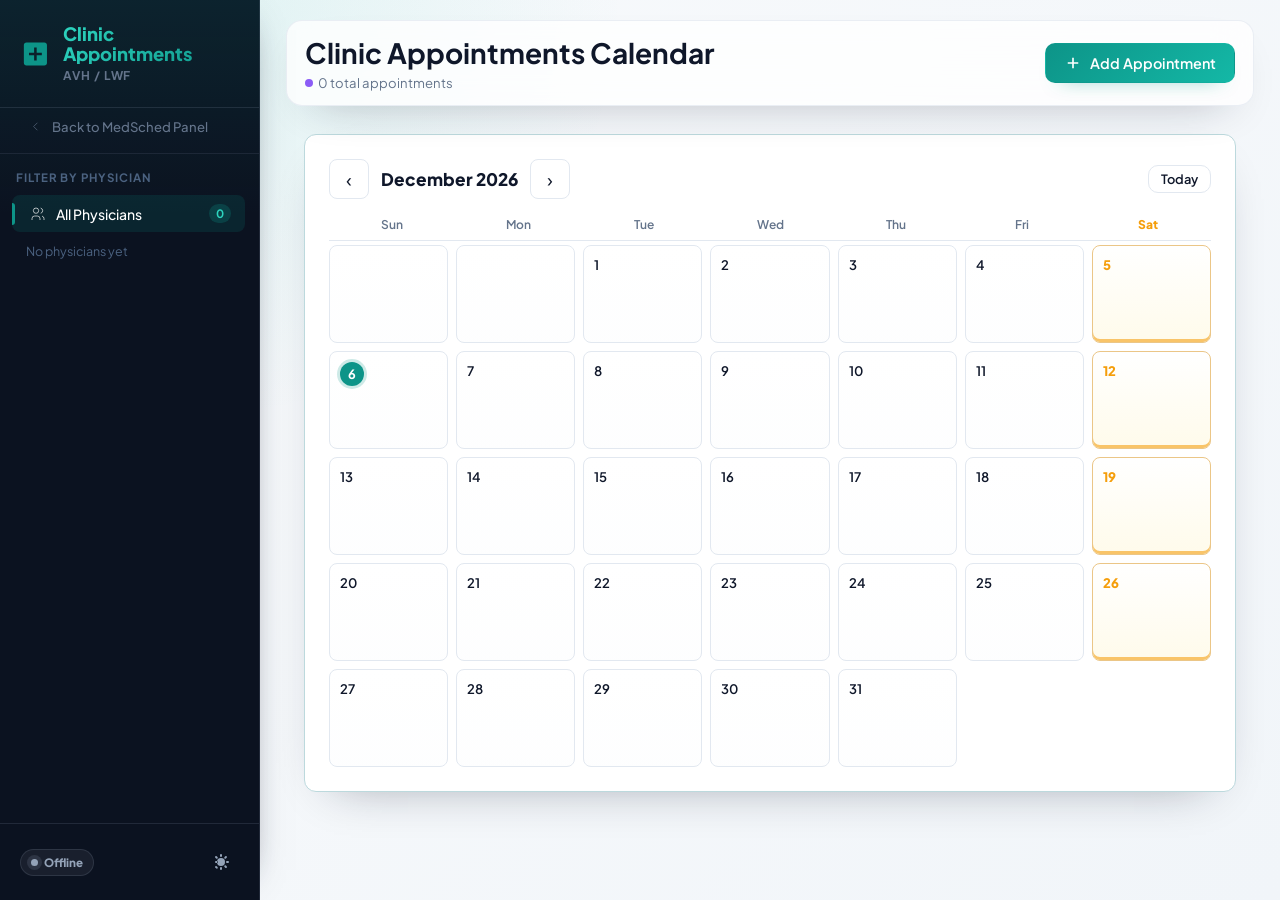
==== commit 7e1221fa: "Fix clinic calendar structure and add autocomplete for case/physician fields - Calendar now renders " ====
--- a/clinic-appointments.html
+++ b/clinic-appointments.html
@@ -297,7 +297,6 @@
                 </div>
             </div>
             <div class="header-actions">
-                <button class="btn btn-secondary" onclick="goToClinicToday()">Today</button>
                 <button class="btn btn-primary" onclick="openAddModal()">
                     <svg viewBox="0 0 24 24" stroke="currentColor" fill="none"><path d="M12 5v14M5 12h14"/></svg>
                     <span>Add Appointment</span>
@@ -307,16 +306,9 @@
 
         <!-- Calendar Card -->
         <div class="card cal-card">
-            <div class="cal-nav">
-                <button class="btn btn-icon" onclick="navigateClinicCalendar(-1)">&#8249;</button>
-                <h3 id="clinic-cal-month-label"></h3>
-                <button class="btn btn-icon" onclick="navigateClinicCalendar(1)">&#8250;</button>
-            </div>
-            <div class="cal-weekdays">
-                <span>Sun</span><span>Mon</span><span>Tue</span><span>Wed</span>
-                <span>Thu</span><span>Fri</span><span>Sat</span>
-            </div>
-            <div class="cal-grid" id="clinic-cal-grid"></div>
+            <div class="cal-grid" id="clinic-cal-grid">
+                <!-- fully rendered by JS to match style.css expected structure -->
+            </div>
         </div>
 
         <!-- Day Workspace -->
@@ -382,12 +374,14 @@
 
                     <div class="form-group">
                         <label class="form-label" for="cl-case">Case Summary *</label>
-                        <input type="text" id="cl-case" class="form-control" placeholder="e.g. Stage II Breast Cancer, follow-up" required>
+                        <input type="text" id="cl-case" class="form-control" placeholder="e.g. Stage II Breast Cancer, follow-up" required list="case-datalist" autocomplete="off">
+                        <datalist id="case-datalist"></datalist>
                     </div>
 
                     <div class="form-group">
                         <label class="form-label" for="cl-cause">Cause of Admission / Reason for Visit</label>
-                        <input type="text" id="cl-cause" class="form-control" placeholder="e.g. Chemotherapy Cycle 4, routine follow-up">
+                        <input type="text" id="cl-cause" class="form-control" placeholder="e.g. Chemotherapy Cycle 4, routine follow-up" list="cause-datalist" autocomplete="off">
+                        <datalist id="cause-datalist"></datalist>
                     </div>
 
                     <div class="form-group">
@@ -607,6 +601,24 @@
         return clinicList.filter(r => (r.primaryPhysician || '').trim() === selectedPhysician);
     }
 
+    // ── Form Datalists ────────────────────────────────────────────────────────
+    function updateFormDataLists() {
+        // Physicians
+        const physicians = getUniquePhysicians();
+        const dl1 = document.getElementById('physician-datalist');
+        if (dl1) dl1.innerHTML = physicians.map(p => `<option value="${escHtml(p)}">`).join('');
+
+        // Case summaries
+        const cases = [...new Set(clinicList.map(r => (r.case || '').trim()).filter(Boolean))].sort();
+        const dl2 = document.getElementById('case-datalist');
+        if (dl2) dl2.innerHTML = cases.map(c => `<option value="${escHtml(c)}">`).join('');
+
+        // Causes of admission
+        const causes = [...new Set(clinicList.map(r => (r.causeOfAdmission || '').trim()).filter(Boolean))].sort();
+        const dl3 = document.getElementById('cause-datalist');
+        if (dl3) dl3.innerHTML = causes.map(c => `<option value="${escHtml(c)}">`).join('');
+    }
+
     // ── Physician Filter ──────────────────────────────────────────────────────
     function renderPhysicianFilter() {
         const container = document.getElementById('physician-btn-list');
@@ -627,9 +639,9 @@
             const count = clinicList.filter(r => (r.primaryPhysician || '').trim() === physician).length;
             const isActive = selectedPhysician === physician;
             html += `
-                <button class="physician-btn ${isActive ? 'active' : ''}" onclick="setPhysicianFilter('${physician.replace(/'/g, "\\'")}')">
+                <button class="physician-btn ${isActive ? 'active' : ''}" onclick="setPhysicianFilter('${physician.replace(/\\/g,'\\\\').replace(/'/g, "\\'")}')">
                     <svg viewBox="0 0 24 24" stroke="currentColor" fill="none" style="width:15px;height:15px;flex-shrink:0;"><path d="M20 21v-2a4 4 0 0 0-4-4H8a4 4 0 0 0-4 4v2"/><circle cx="12" cy="7" r="4"/></svg>
-                    <span style="overflow:hidden;text-overflow:ellipsis;white-space:nowrap;flex:1;">${physician}</span>
+                    <span style="overflow:hidden;text-overflow:ellipsis;white-space:nowrap;flex:1;">${escHtml(physician)}</span>
                     <span class="physician-btn-count">${count}</span>
                 </button>
             `;
@@ -640,12 +652,7 @@
         }
 
         container.innerHTML = html;
-
-        // Update physician datalist for the form
-        const datalist = document.getElementById('physician-datalist');
-        if (datalist) {
-            datalist.innerHTML = physicians.map(p => `<option value="${p}">`).join('');
-        }
+        updateFormDataLists();
     }
 
     function setPhysicianFilter(physician) {
@@ -656,28 +663,61 @@
     // ── Calendar ──────────────────────────────────────────────────────────────
     function renderClinicCalendar() {
         const grid = document.getElementById('clinic-cal-grid');
-        const label = document.getElementById('clinic-cal-month-label');
         if (!grid) return;
 
-        label.textContent = `${MONTHS[clinicCalMonth]} ${clinicCalYear}`;
-
         const filtered = getFilteredList();
-        const firstDay = new Date(clinicCalYear, clinicCalMonth, 1).getDay();
+        const firstDay    = new Date(clinicCalYear, clinicCalMonth, 1).getDay();
         const daysInMonth = new Date(clinicCalYear, clinicCalMonth + 1, 0).getDate();
-        const today = new Date().toISOString().split('T')[0];
-
-        let html = '';
+        const today       = new Date().toISOString().split('T')[0];
+        const monthLabel  = `${MONTHS[clinicCalMonth]} ${clinicCalYear}`;
+
+        // Stat: total appointments in this view
+        const monthTotal = filtered.filter(r => {
+            const m = `${clinicCalYear}-${String(clinicCalMonth+1).padStart(2,'0')}`;
+            return (r.date || '').startsWith(m);
+        }).length;
+
+        // ── Build full structure matching style.css expectations ──
+        // style.css hides .cal-nav/.cal-weekdays as direct children of .cal-card
+        // and expects: .cal-grid > .cal-header + .cal-weekdays + .cal-cells
+
+        let html = `
+            <div class="cal-header">
+                <button class="btn-icon" onclick="navigateClinicCalendar(-1)" title="Previous month">&#8249;</button>
+                <span class="cal-month-label">${monthLabel}</span>
+                <button class="btn-icon" onclick="navigateClinicCalendar(1)" title="Next month">&#8250;</button>
+                ${selectedPhysician ? `<span style="margin-left:auto;font-size:0.78rem;font-weight:600;color:#8b5cf6;background:rgba(139,92,246,0.1);border:1px solid rgba(139,92,246,0.25);border-radius:20px;padding:3px 10px;">${escHtml(selectedPhysician)}</span>` : ''}
+                ${monthTotal > 0 ? `<span style="font-size:0.78rem;font-weight:600;color:var(--text-muted);">${monthTotal} this month</span>` : ''}
+                <button class="btn btn-secondary" onclick="goToClinicToday()" style="margin-left:${selectedPhysician ? '0' : 'auto'};padding:5px 12px;font-size:0.8rem;">Today</button>
+            </div>
+            <div class="cal-weekdays">
+                <span>Sun</span><span>Mon</span><span>Tue</span><span>Wed</span>
+                <span>Thu</span><span>Fri</span>
+                <span class="cal-weekday-saturday">Sat</span>
+            </div>
+            <div class="cal-cells">
+        `;
 
         for (let i = 0; i < firstDay; i++) {
             html += '<div class="cal-cell cal-empty"></div>';
         }
 
         for (let day = 1; day <= daysInMonth; day++) {
-            const dateStr = `${clinicCalYear}-${String(clinicCalMonth+1).padStart(2,'0')}-${String(day).padStart(2,'0')}`;
-            const count = filtered.filter(r => r.date === dateStr).length;
-            const isToday    = today === dateStr;
+            const dateStr   = `${clinicCalYear}-${String(clinicCalMonth+1).padStart(2,'0')}-${String(day).padStart(2,'0')}`;
+            const dayAppts  = filtered.filter(r => r.date === dateStr);
+            const count     = dayAppts.length;
+            const isToday   = today === dateStr;
             const isSelected = clinicSelectedDate === dateStr;
-            const isSat      = new Date(clinicCalYear, clinicCalMonth, day).getDay() === 6;
+            const isSat     = new Date(clinicCalYear, clinicCalMonth, day).getDay() === 6;
+
+            // Show physician initials on selected cell if showing all
+            const physicianHints = (!selectedPhysician && count > 0 && count <= 3)
+                ? dayAppts.map(r => {
+                    const name = (r.primaryPhysician || '').trim();
+                    const initials = name.split(' ').filter(Boolean).slice(0, 2).map(w => w[0]).join('').toUpperCase() || '?';
+                    return `<span style="font-size:0.58rem;font-weight:700;background:rgba(139,92,246,0.18);color:#8b5cf6;border-radius:3px;padding:1px 4px;">${initials}</span>`;
+                }).join('')
+                : '';
 
             html += `
                 <div class="cal-cell ${isToday ? 'cal-today' : ''} ${isSelected ? 'cal-selected' : ''} ${isSat ? 'cal-saturday' : ''}" onclick="selectClinicDate('${dateStr}')">
@@ -685,10 +725,12 @@
                     <div class="cal-badges">
                         ${count > 0 ? `<span class="cal-badge cb-clinic" title="${count} appointment${count !== 1 ? 's' : ''}">${count}</span>` : ''}
                     </div>
+                    ${physicianHints ? `<div style="display:flex;flex-wrap:wrap;gap:2px;margin-top:2px;">${physicianHints}</div>` : ''}
                 </div>
             `;
         }
 
+        html += '</div>'; // .cal-cells
         grid.innerHTML = html;
         updateStatsBar();
     }
@@ -819,6 +861,7 @@
         document.getElementById('cl-case').value = '';
         document.getElementById('cl-cause').value = '';
         document.getElementById('cl-note').value = '';
+        updateFormDataLists();
         document.getElementById('modal-add-clinic').classList.add('active');
         setTimeout(() => document.getElementById('cl-name').focus(), 100);
     }
@@ -842,6 +885,7 @@
         document.getElementById('cl-case').value = record.case || '';
         document.getElementById('cl-cause').value = record.causeOfAdmission || '';
         document.getElementById('cl-note').value = record.note || '';
+        updateFormDataLists();
         document.getElementById('modal-add-clinic').classList.add('active');
     }
 
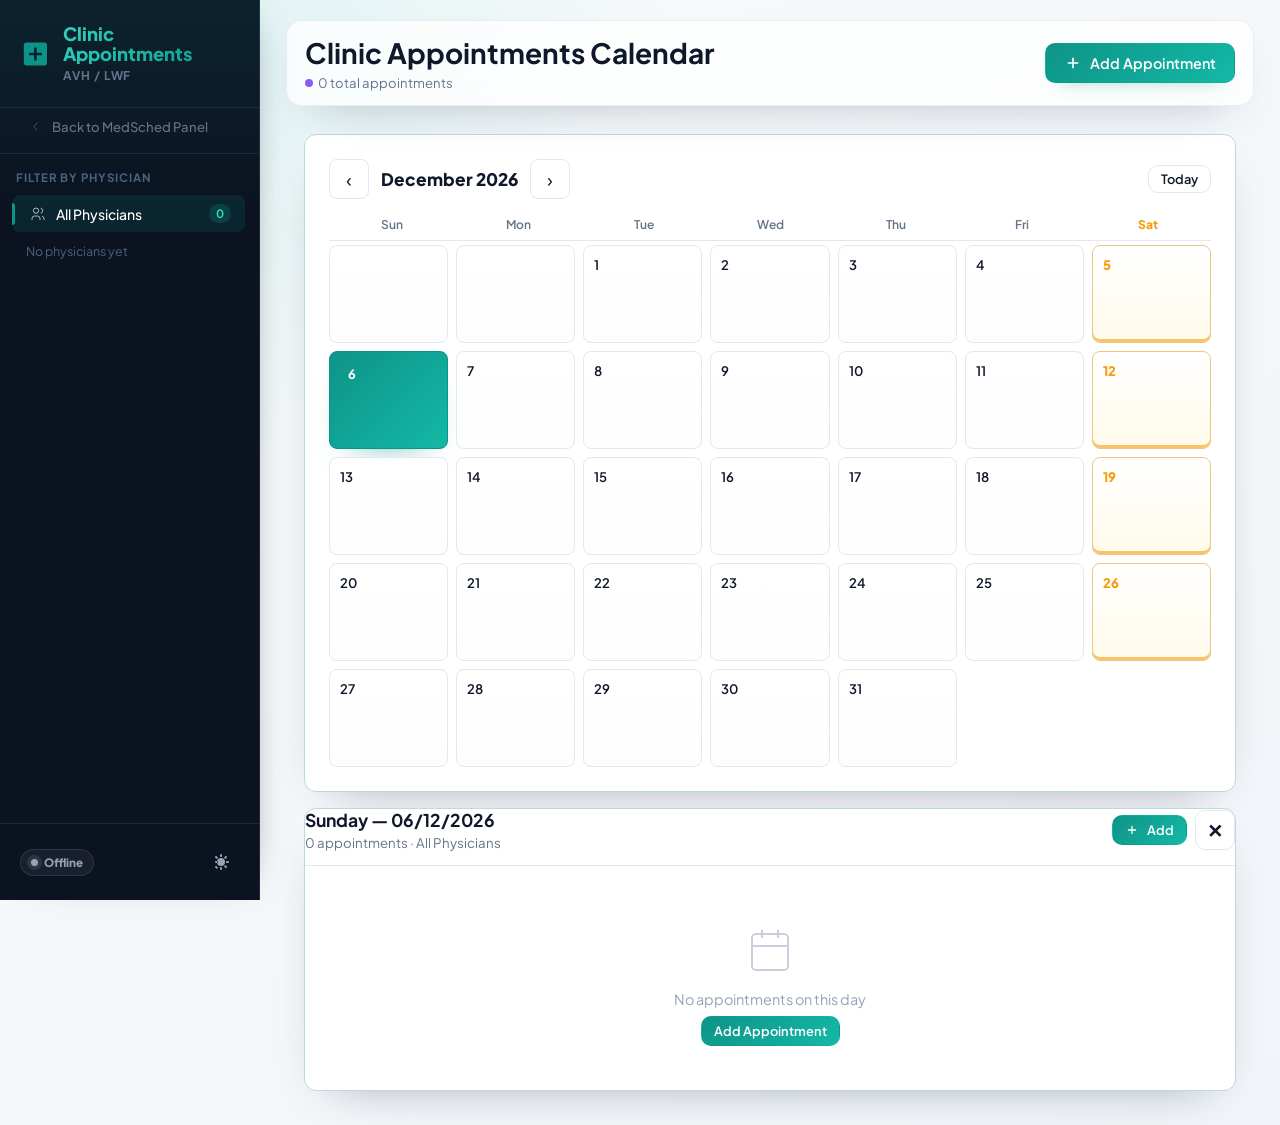
==== commit 8ed9530a: "Fix patients disappearing on page reload Root cause: clinicSelectedDate was set to today AFTER rende" ====
--- a/clinic-appointments.html
+++ b/clinic-appointments.html
@@ -550,6 +550,11 @@
                 clinicList = data.clinic.map(normalizeRecord).filter(isValidRecord);
                 saveToStorage();
                 renderAll();
+                // Re-render workspace after fresh data arrives
+                if (clinicSelectedDate) {
+                    renderDayWorkspace();
+                    document.getElementById('clinic-day-workspace').style.display = 'block';
+                }
             }
             showSyncStatus('synced');
             await flushPendingQueue();
@@ -961,22 +966,47 @@
     // ── Boot ──────────────────────────────────────────────────────────────────
     document.addEventListener('DOMContentLoaded', () => {
         loadFromStorage();
+
+        const today = new Date().toISOString().split('T')[0];
+
+        // Pick the best date to open the workspace on load:
+        // 1. Today if it has appointments
+        // 2. The nearest upcoming appointment date
+        // 3. The most recent past appointment date
+        // 4. Today (empty state)
+        function pickInitialDate() {
+            if (clinicList.length === 0) return today;
+            const dates = clinicList
+                .map(r => r.date)
+                .filter(d => d && /^\d{4}-\d{2}-\d{2}$/.test(d));
+            if (dates.includes(today)) return today;
+            const future = dates.filter(d => d > today).sort();
+            if (future.length > 0) return future[0]; // nearest upcoming
+            const past = dates.filter(d => d < today).sort().reverse();
+            if (past.length > 0) return past[0]; // most recent past
+            return today;
+        }
+
+        clinicSelectedDate = pickInitialDate();
+
+        // Navigate calendar to the month of the selected date
+        const [y, m] = clinicSelectedDate.split('-').map(Number);
+        clinicCalYear  = y;
+        clinicCalMonth = m - 1;
+
         renderAll();
-        // Auto-open today's workspace
-        const today = new Date().toISOString().split('T')[0];
-        clinicSelectedDate = today;
-        if (clinicList.some(r => r.date === today)) {
-            renderDayWorkspace();
-            document.getElementById('clinic-day-workspace').style.display = 'block';
-        }
+
+        // Always show the workspace so patients are visible on load
+        renderDayWorkspace();
+        document.getElementById('clinic-day-workspace').style.display = 'block';
+
         // Close modals on overlay click
         document.querySelectorAll('.modal-overlay').forEach(overlay => {
             overlay.addEventListener('click', e => {
-                if (e.target === overlay) {
-                    overlay.classList.remove('active');
-                }
+                if (e.target === overlay) overlay.classList.remove('active');
             });
         });
+
         // Init Google Sheets sync
         if (GAS_URL && GAS_URL !== 'PASTE_WEB_APP_URL_HERE') {
             initSync();
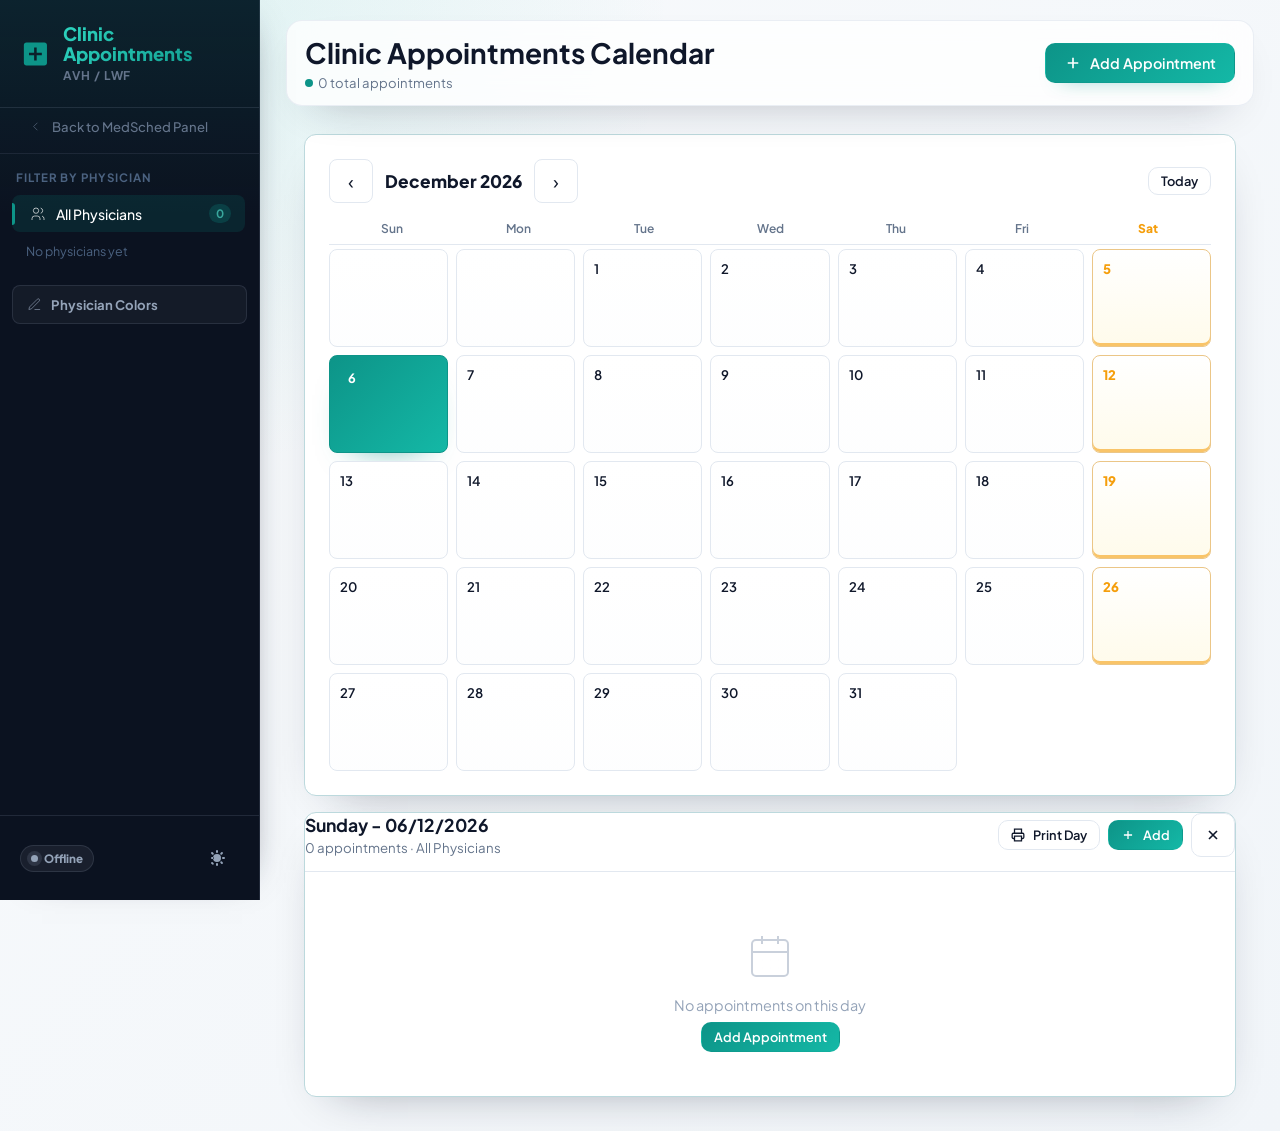
==== commit 1f5b2977: "Add physician view, PWA support, UI/UX improvements, and clinic appointment enhancements - Extended " ====
--- a/clinic-appointments.html
+++ b/clinic-appointments.html
@@ -5,11 +5,14 @@
     <meta name="viewport" content="width=device-width, initial-scale=1.0">
     <title>Clinic Appointments — MedSched Panel</title>
     <meta name="description" content="Clinic Appointment Calendar by Physician">
-    <meta name="theme-color" content="#0f766e">
+    <meta name="theme-color" content="#0d9488">
     <meta name="mobile-web-app-capable" content="yes">
     <meta name="apple-mobile-web-app-capable" content="yes">
     <meta name="apple-mobile-web-app-status-bar-style" content="black-translucent">
+    <meta name="apple-mobile-web-app-title" content="MedSched">
+    <link rel="manifest" href="manifest.json">
     <link rel="icon" href="icons/icon.svg" type="image/svg+xml">
+    <link rel="apple-touch-icon" href="icons/icon-180.png">
     <link rel="stylesheet" href="style.css">
     <style>
         /* ── Clinic-specific overrides ── */
@@ -52,6 +55,14 @@
             text-align: left;
             position: relative;
         }
+        .physician-color-dot {
+            width: 11px;
+            height: 11px;
+            border-radius: 999px;
+            background: var(--physician-color, var(--primary));
+            box-shadow: 0 0 0 3px color-mix(in srgb, var(--physician-color, var(--primary)) 18%, transparent);
+            flex-shrink: 0;
+        }
         .physician-btn:hover {
             background: var(--secondary-hover);
             color: #fff;
@@ -69,7 +80,7 @@
             transform: translateY(-50%);
             width: 3px;
             height: 60%;
-            background: var(--primary);
+            background: var(--physician-color, var(--primary));
             border-radius: 0 3px 3px 0;
         }
         .physician-btn-count {
@@ -84,31 +95,189 @@
             text-align: center;
         }
         .physician-btn.active .physician-btn-count {
-            background: rgba(13, 148, 136, 0.25);
-            color: #2dd4bf;
+            background: color-mix(in srgb, var(--physician-color, var(--primary)) 24%, transparent);
+            color: color-mix(in srgb, var(--physician-color, var(--primary)) 82%, #ffffff);
+        }
+        .clinic-settings-btn {
+            display: flex;
+            align-items: center;
+            gap: 9px;
+            width: calc(100% - 24px);
+            margin: 10px 12px 4px;
+            padding: 10px 14px;
+            border-radius: var(--border-radius-sm);
+            border: 1px solid rgba(148, 163, 184, 0.16);
+            background: rgba(255, 255, 255, 0.04);
+            color: #94a3b8;
+            cursor: pointer;
+            font-size: 0.82rem;
+            font-weight: 700;
+            transition: var(--transition);
+            text-align: left;
+        }
+        .clinic-settings-btn:hover {
+            color: #ffffff;
+            background: rgba(13, 148, 136, 0.12);
+            border-color: rgba(45, 212, 191, 0.28);
+        }
+        .clinic-settings-btn svg {
+            width: 15px;
+            height: 15px;
+            stroke: currentColor;
+            fill: none;
+            flex-shrink: 0;
         }
 
         /* Calendar cells for clinic */
+        #clinic-cal-grid {
+            display: block;
+        }
+        #clinic-cal-grid .cal-cell {
+            position: relative;
+            overflow: hidden;
+        }
+        #clinic-cal-grid .cal-badges {
+            margin-top: auto;
+            min-height: 24px;
+            align-items: flex-end;
+        }
         .cal-badge.cb-clinic {
-            background: #8b5cf6;
+            background: var(--primary);
             color: #fff;
+            min-width: 28px;
+            min-height: 22px;
+            padding: 3px 9px;
+            font-size: 0.76rem;
+            box-shadow: 0 7px 14px rgba(13, 148, 136, 0.22);
+        }
+        .clinic-appt-count {
+            display: inline-flex;
+            align-items: center;
+            gap: 5px;
+        }
+        .clinic-appt-count::after {
+            content: "patients";
+            font-size: 0.62rem;
+            font-weight: 700;
+            letter-spacing: 0.01em;
+        }
+        #clinic-cal-grid .cal-selected .clinic-appt-count::after {
+            color: rgba(255, 255, 255, 0.88);
+        }
+        .clinic-physician-strip {
+            display: flex;
+            width: 100%;
+            height: 7px;
+            margin-top: 7px;
+            border-radius: 999px;
+            overflow: hidden;
+            background: color-mix(in srgb, var(--border) 70%, transparent);
+            box-shadow: inset 0 0 0 1px rgba(255, 255, 255, 0.18);
+        }
+        .clinic-physician-strip-segment {
+            min-width: 7px;
+            background: var(--physician-color, var(--primary));
+        }
+        .clinic-physician-mini-legend {
+            display: flex;
+            flex-wrap: wrap;
+            gap: 3px;
+            margin-top: 5px;
+        }
+        .clinic-physician-mini-dot {
+            width: 7px;
+            height: 7px;
+            border-radius: 999px;
+            background: var(--physician-color, var(--primary));
         }
 
         /* Day workspace patient cards */
+        .clinic-day-board {
+            display: flex;
+            flex-direction: column;
+            gap: 12px;
+        }
+        .clinic-day-summary {
+            display: grid;
+            grid-template-columns: repeat(4, minmax(0, 1fr));
+            gap: 10px;
+        }
+        .clinic-day-summary-card {
+            border: 1px solid var(--border);
+            background: var(--surface-subtle);
+            border-radius: var(--border-radius-sm);
+            padding: 12px 13px;
+            min-width: 0;
+        }
+        .clinic-day-summary-card .label {
+            display: block;
+            color: var(--text-muted);
+            font-size: 0.68rem;
+            font-weight: 800;
+            letter-spacing: 0.07em;
+            text-transform: uppercase;
+            margin-bottom: 5px;
+        }
+        .clinic-day-summary-card .value {
+            color: var(--text-main);
+            font-size: 1.15rem;
+            font-weight: 900;
+            line-height: 1.1;
+        }
+        .clinic-day-summary-card .hint {
+            display: block;
+            color: var(--text-muted);
+            font-size: 0.74rem;
+            margin-top: 4px;
+            overflow: hidden;
+            text-overflow: ellipsis;
+            white-space: nowrap;
+        }
+        .clinic-day-color-key {
+            display: flex;
+            flex-wrap: wrap;
+            gap: 7px;
+            padding: 2px 0 4px;
+        }
+        .clinic-day-key-item {
+            display: inline-flex;
+            align-items: center;
+            gap: 6px;
+            max-width: 100%;
+            border: 1px solid color-mix(in srgb, var(--physician-color, var(--primary)) 24%, var(--border));
+            background: color-mix(in srgb, var(--physician-color, var(--primary)) 8%, transparent);
+            border-radius: 999px;
+            padding: 5px 9px;
+            color: var(--text-main);
+            font-size: 0.75rem;
+            font-weight: 800;
+        }
+        .clinic-day-key-item .physician-color-dot {
+            width: 8px;
+            height: 8px;
+            box-shadow: none;
+        }
+        .clinic-day-list {
+            display: flex;
+            flex-direction: column;
+            gap: 7px;
+        }
         .clinic-patient-card {
             background: var(--bg-card);
             border: 1px solid var(--border);
             border-radius: var(--border-radius-sm);
-            padding: 14px 16px;
-            display: flex;
-            flex-direction: column;
-            gap: 6px;
+            padding: 10px 11px 10px 12px;
+            display: grid;
+            grid-template-columns: minmax(180px, 1.2fr) minmax(110px, 0.7fr) minmax(220px, 1.6fr) auto;
+            gap: 12px;
+            align-items: center;
             transition: var(--transition-fast);
             position: relative;
+            border-left: 4px solid var(--physician-color, var(--primary));
         }
         .clinic-patient-card:hover {
             box-shadow: var(--shadow-md);
-            border-color: var(--primary);
+            border-color: color-mix(in srgb, var(--physician-color, var(--primary)) 45%, var(--border));
         }
         .clinic-patient-card-header {
             display: flex;
@@ -116,10 +285,16 @@
             justify-content: space-between;
             gap: 8px;
         }
+        .clinic-patient-primary {
+            min-width: 0;
+        }
         .clinic-patient-name {
             font-weight: 700;
             font-size: 0.95rem;
             color: var(--text-main);
+            overflow: hidden;
+            text-overflow: ellipsis;
+            white-space: nowrap;
         }
         .clinic-patient-meta {
             display: flex;
@@ -128,6 +303,35 @@
             font-size: 0.8rem;
             color: var(--text-muted);
             margin-top: 2px;
+        }
+        .clinic-patient-case {
+            min-width: 0;
+            color: var(--text-main);
+            font-size: 0.84rem;
+            line-height: 1.35;
+        }
+        .clinic-patient-case strong,
+        .clinic-patient-reason strong {
+            display: block;
+            color: var(--text-muted);
+            font-size: 0.64rem;
+            font-weight: 900;
+            letter-spacing: .08em;
+            text-transform: uppercase;
+            margin-bottom: 2px;
+        }
+        .clinic-patient-case span,
+        .clinic-patient-reason span {
+            display: -webkit-box;
+            -webkit-line-clamp: 2;
+            -webkit-box-orient: vertical;
+            overflow: hidden;
+        }
+        .clinic-patient-reason {
+            min-width: 0;
+            color: var(--text-muted);
+            font-size: 0.8rem;
+            line-height: 1.35;
         }
         .clinic-meta-chip {
             background: var(--surface-subtle);
@@ -139,9 +343,9 @@
             color: var(--text-muted);
         }
         .clinic-physician-chip {
-            background: rgba(139, 92, 246, 0.1);
-            border-color: rgba(139, 92, 246, 0.3);
-            color: #8b5cf6;
+            background: color-mix(in srgb, var(--physician-color, var(--primary)) 12%, transparent);
+            border-color: color-mix(in srgb, var(--physician-color, var(--primary)) 32%, var(--border));
+            color: var(--physician-color, var(--primary));
         }
         .clinic-patient-note {
             font-size: 0.82rem;
@@ -156,6 +360,39 @@
             gap: 6px;
             margin-left: auto;
         }
+        .clinic-card-actions .btn {
+            padding: 6px 8px;
+        }
+        .clinic-physician-group {
+            display: flex;
+            flex-direction: column;
+            gap: 10px;
+        }
+        .clinic-physician-group + .clinic-physician-group {
+            margin-top: 14px;
+            padding-top: 14px;
+            border-top: 1px solid var(--border);
+        }
+        .clinic-physician-group-header {
+            display: flex;
+            align-items: center;
+            justify-content: space-between;
+            gap: 10px;
+            padding: 8px 12px;
+            border-radius: var(--border-radius-sm);
+            background: color-mix(in srgb, var(--physician-color, var(--primary)) 9%, transparent);
+            border: 1px solid color-mix(in srgb, var(--physician-color, var(--primary)) 22%, var(--border));
+            color: var(--text-main);
+        }
+        .clinic-physician-group-header strong {
+            color: var(--physician-color, var(--primary));
+            font-size: 0.9rem;
+        }
+        .clinic-physician-group-header span {
+            color: var(--text-muted);
+            font-size: 0.78rem;
+            font-weight: 700;
+        }
 
         /* Patient list in table view */
         .clinic-list-grid {
@@ -163,6 +400,37 @@
             flex-direction: column;
             gap: 10px;
             padding: 4px 0;
+        }
+        @media (max-width: 1100px) {
+            .clinic-day-summary {
+                grid-template-columns: repeat(2, minmax(0, 1fr));
+            }
+            .clinic-patient-card {
+                grid-template-columns: minmax(180px, 1fr) minmax(190px, 1fr) auto;
+            }
+            .clinic-patient-reason {
+                grid-column: 1 / -2;
+            }
+        }
+        @media (max-width: 720px) {
+            .clinic-day-summary {
+                grid-template-columns: 1fr;
+            }
+            .clinic-patient-card {
+                grid-template-columns: 1fr;
+                gap: 8px;
+                align-items: stretch;
+            }
+            .clinic-patient-name {
+                white-space: normal;
+            }
+            .clinic-card-actions {
+                margin-left: 0;
+                justify-content: flex-end;
+            }
+            .clinic-patient-reason {
+                grid-column: auto;
+            }
         }
         .clinic-empty-state {
             text-align: center;
@@ -197,8 +465,49 @@
             width: 8px;
             height: 8px;
             border-radius: 50%;
-            background: #8b5cf6;
+            background: var(--primary);
             flex-shrink: 0;
+        }
+        .physician-settings-list {
+            display: flex;
+            flex-direction: column;
+            gap: 10px;
+        }
+        .physician-settings-row {
+            display: grid;
+            grid-template-columns: minmax(0, 1fr) auto auto;
+            gap: 12px;
+            align-items: center;
+            padding: 12px;
+            border: 1px solid var(--border);
+            border-radius: var(--border-radius-sm);
+            background: var(--surface-subtle);
+        }
+        .physician-settings-name {
+            display: flex;
+            align-items: center;
+            gap: 10px;
+            min-width: 0;
+            font-weight: 800;
+            color: var(--text-main);
+        }
+        .physician-settings-name span:last-child {
+            overflow: hidden;
+            text-overflow: ellipsis;
+            white-space: nowrap;
+        }
+        .physician-color-input {
+            width: 46px;
+            height: 34px;
+            padding: 2px;
+            border: 1px solid var(--border);
+            border-radius: 9px;
+            background: var(--bg-card);
+            cursor: pointer;
+        }
+        .physician-color-reset {
+            padding: 7px 10px;
+            font-size: 0.76rem;
         }
 
         /* Back link in sidebar */
@@ -239,14 +548,356 @@
             border-bottom: 1px solid var(--border);
         }
 
+        /* ── Physician view panel ── */
+        .pv-back-bar {
+            display: flex;
+            align-items: center;
+            gap: 12px;
+            margin-bottom: 6px;
+        }
+        .pv-patient-table {
+            width: 100%;
+            border-collapse: collapse;
+            font-size: 0.875rem;
+        }
+        .pv-patient-table th {
+            background: var(--surface-subtle);
+            border: 1px solid var(--border);
+            padding: 10px 13px;
+            font-weight: 700;
+            font-size: 0.77rem;
+            text-transform: uppercase;
+            letter-spacing: .04em;
+            color: var(--text-muted);
+            white-space: nowrap;
+        }
+        .pv-patient-table td {
+            border: 1px solid var(--border);
+            padding: 10px 13px;
+            color: var(--text-main);
+            vertical-align: top;
+        }
+        .pv-patient-table tr:hover td {
+            background: var(--primary-light);
+        }
+        .pv-patient-table tr:nth-child(even) td {
+            background: color-mix(in srgb, var(--surface-subtle) 60%, var(--bg-card));
+        }
+        .pv-patient-table tr:nth-child(even):hover td {
+            background: var(--primary-light);
+        }
+        .pv-num-cell {
+            width: 42px;
+            text-align: center;
+            font-weight: 700;
+            color: var(--text-muted);
+            font-size: 0.8rem;
+        }
+        .pv-name-cell { font-weight: 700; min-width: 160px; }
+        .pv-actions-cell { width: 76px; white-space: nowrap; }
+
+        /* Physician open icon button in sidebar */
+        .physician-open-btn {
+            background: none;
+            border: none;
+            color: #4b6280;
+            cursor: pointer;
+            padding: 4px 5px;
+            border-radius: 5px;
+            display: flex;
+            align-items: center;
+            transition: var(--transition-fast);
+            flex-shrink: 0;
+        }
+        .physician-open-btn:hover {
+            background: rgba(13,148,136,0.15);
+            color: #2dd4bf;
+        }
+        .physician-open-btn svg { width: 13px; height: 13px; stroke: currentColor; fill: none; stroke-width: 2; }
+
+        /* Print container */
+        #clinic-print-container { display: none; }
+
+        .clinic-mobile-topbar,
+        .clinic-sidebar-overlay,
+        .clinic-bottom-nav,
+        .sidebar-mobile-close {
+            display: none;
+        }
+        .clinic-mobile-menu-btn:focus-visible,
+        .clinic-bottom-nav button:focus-visible,
+        .clinic-settings-btn:focus-visible,
+        .physician-btn:focus-visible,
+        .physician-open-btn:focus-visible,
+        .physician-color-input:focus-visible {
+            outline: 3px solid var(--focus-ring);
+            outline-offset: 2px;
+        }
+
+        @media (max-width: 900px) {
+            body {
+                display: block;
+                padding-bottom: 76px;
+            }
+            .clinic-mobile-topbar {
+                position: sticky;
+                top: 0;
+                z-index: 120;
+                display: flex;
+                align-items: center;
+                justify-content: space-between;
+                gap: 10px;
+                padding: 10px 12px;
+                background: color-mix(in srgb, var(--bg-card) 92%, transparent);
+                border-bottom: 1px solid var(--border);
+                backdrop-filter: blur(14px);
+            }
+            .clinic-mobile-brand {
+                min-width: 0;
+            }
+            .clinic-mobile-brand strong {
+                display: block;
+                color: var(--text-main);
+                font-size: 0.92rem;
+                font-weight: 900;
+                line-height: 1.1;
+            }
+            .clinic-mobile-brand span {
+                display: block;
+                color: var(--text-muted);
+                font-size: 0.72rem;
+                font-weight: 700;
+                margin-top: 2px;
+            }
+            .clinic-mobile-menu-btn {
+                width: 40px;
+                height: 40px;
+                display: inline-flex;
+                align-items: center;
+                justify-content: center;
+                border: 1px solid var(--border);
+                border-radius: 10px;
+                background: var(--bg-card);
+                color: var(--text-main);
+            }
+            .clinic-mobile-menu-btn svg {
+                width: 19px;
+                height: 19px;
+                stroke: currentColor;
+                fill: none;
+            }
+            .clinic-sidebar-overlay {
+                position: fixed;
+                inset: 0;
+                z-index: 130;
+                background: rgba(15, 23, 42, 0.46);
+                opacity: 0;
+                pointer-events: none;
+                transition: opacity 0.2s ease;
+                display: block;
+            }
+            body.clinic-sidebar-open .clinic-sidebar-overlay {
+                opacity: 1;
+                pointer-events: auto;
+            }
+            .sidebar {
+                position: fixed;
+                top: 0;
+                left: 0;
+                width: min(84vw, 320px);
+                height: 100vh;
+                transform: translateX(-105%);
+                z-index: 140;
+                box-shadow: 20px 0 48px -28px rgba(0, 0, 0, 0.5);
+                transition: transform 0.24s ease;
+            }
+            body.clinic-sidebar-open .sidebar {
+                transform: translateX(0);
+            }
+            .sidebar-brand {
+                position: relative;
+                padding-right: 58px;
+            }
+            .sidebar-mobile-close {
+                position: absolute;
+                right: 14px;
+                top: 50%;
+                transform: translateY(-50%);
+                width: 36px;
+                height: 36px;
+                display: inline-flex;
+                align-items: center;
+                justify-content: center;
+                border: 1px solid rgba(148, 163, 184, 0.18);
+                border-radius: 10px;
+                background: rgba(255, 255, 255, 0.05);
+                color: #94a3b8;
+            }
+            .sidebar-mobile-close svg {
+                width: 17px;
+                height: 17px;
+                stroke: currentColor;
+                fill: none;
+            }
+            .physician-btn-list {
+                max-height: calc(100vh - 330px);
+            }
+            .main-content {
+                margin-left: 0;
+                padding: 12px;
+            }
+            .app-header {
+                margin: 10px 0 12px;
+                padding: 14px;
+                border-radius: 12px;
+                align-items: stretch;
+            }
+            .app-header h2 {
+                font-size: 1.28rem;
+                line-height: 1.18;
+            }
+            .clinic-stats-bar {
+                gap: 9px;
+                font-size: 0.74rem;
+            }
+            .header-actions {
+                width: 100%;
+            }
+            .header-actions .btn {
+                width: 100%;
+                justify-content: center;
+            }
+            .card.cal-card {
+                border-radius: 12px;
+                padding: 10px;
+                overflow: hidden;
+            }
+            #clinic-cal-grid .cal-header {
+                gap: 7px;
+                flex-wrap: wrap;
+            }
+            #clinic-cal-grid .cal-month-label {
+                font-size: 1rem;
+            }
+            #clinic-cal-grid .cal-weekdays {
+                gap: 4px;
+                font-size: 0.68rem;
+            }
+            #clinic-cal-grid .cal-cells {
+                gap: 4px;
+            }
+            #clinic-cal-grid .cal-cell {
+                min-height: 68px;
+                padding: 6px;
+                border-radius: 8px;
+            }
+            #clinic-cal-grid .cal-day-num {
+                font-size: 0.76rem;
+            }
+            .cal-badge.cb-clinic {
+                min-width: 22px;
+                min-height: 18px;
+                padding: 2px 6px;
+                font-size: 0.68rem;
+            }
+            .clinic-appt-count::after {
+                display: none;
+            }
+            .clinic-physician-strip {
+                height: 5px;
+                margin-top: 5px;
+            }
+            .clinic-physician-mini-legend {
+                display: none;
+            }
+            #clinic-day-workspace {
+                margin-top: 12px !important;
+            }
+            .clinic-workspace-header {
+                align-items: flex-start;
+                gap: 12px;
+            }
+            .clinic-workspace-header > div:last-child {
+                width: 100%;
+                justify-content: space-between;
+                flex-wrap: wrap;
+            }
+            .clinic-workspace-header .btn-sm {
+                flex: 1 1 auto;
+                justify-content: center;
+            }
+            .clinic-bottom-nav {
+                position: fixed;
+                left: 10px;
+                right: 10px;
+                bottom: 10px;
+                z-index: 125;
+                display: grid;
+                grid-template-columns: repeat(4, 1fr);
+                gap: 6px;
+                padding: 7px;
+                border: 1px solid var(--border);
+                border-radius: 16px;
+                background: color-mix(in srgb, var(--bg-card) 94%, transparent);
+                box-shadow: 0 18px 42px -24px rgba(15, 23, 42, 0.5);
+                backdrop-filter: blur(14px);
+            }
+            .clinic-bottom-nav button {
+                border: 0;
+                border-radius: 11px;
+                background: transparent;
+                color: var(--text-muted);
+                min-height: 48px;
+                display: flex;
+                flex-direction: column;
+                align-items: center;
+                justify-content: center;
+                gap: 3px;
+                font-size: 0.66rem;
+                font-weight: 800;
+            }
+            .clinic-bottom-nav button:active,
+            .clinic-bottom-nav button.is-primary,
+            .clinic-bottom-nav button.is-active {
+                background: var(--primary-light);
+                color: var(--primary);
+            }
+            .clinic-bottom-nav svg {
+                width: 17px;
+                height: 17px;
+                stroke: currentColor;
+                fill: none;
+            }
+        }
+
         /* Print styles */
         @media print {
             .sidebar, .no-print { display: none !important; }
             .main-content { margin-left: 0 !important; padding: 20px !important; }
+            #clinic-print-container {
+                display: block !important;
+                width: 100%;
+            }
+            .main-content > *:not(#clinic-print-container) { display: none !important; }
         }
     </style>
 </head>
 <body>
+
+    <div class="clinic-mobile-topbar no-print">
+        <button class="clinic-mobile-menu-btn" onclick="toggleClinicSidebar(true)" aria-label="Open physician filters">
+            <svg viewBox="0 0 24 24"><line x1="4" y1="7" x2="20" y2="7"/><line x1="4" y1="12" x2="20" y2="12"/><line x1="4" y1="17" x2="20" y2="17"/></svg>
+        </button>
+        <div class="clinic-mobile-brand">
+            <strong>Clinic Appointments</strong>
+            <span id="clinic-mobile-date-label">Daily workspace</span>
+        </div>
+        <button class="clinic-mobile-menu-btn" onclick="openAddModal()" aria-label="Add appointment">
+            <svg viewBox="0 0 24 24"><path d="M12 5v14M5 12h14"/></svg>
+        </button>
+    </div>
+
+    <div class="clinic-sidebar-overlay no-print" onclick="toggleClinicSidebar(false)" aria-hidden="true"></div>
 
     <!-- Sidebar Navigation -->
     <aside class="sidebar no-print">
@@ -258,6 +909,9 @@
                 <h1>Clinic Appointments</h1>
                 <span style="font-size: 0.75rem; color: #64748b;">AVH / LWF</span>
             </div>
+            <button class="sidebar-mobile-close" onclick="toggleClinicSidebar(false)" aria-label="Close physician filters">
+                <svg viewBox="0 0 24 24"><line x1="18" y1="6" x2="6" y2="18"/><line x1="6" y1="6" x2="18" y2="18"/></svg>
+            </button>
         </div>
 
         <a href="index.html" class="sidebar-back-link" title="Back to MedSched Panel">
@@ -272,6 +926,11 @@
                 <!-- populated dynamically -->
             </div>
         </div>
+
+        <button class="clinic-settings-btn" onclick="openPhysicianSettingsModal()" title="Choose physician colors">
+            <svg viewBox="0 0 24 24"><path d="M12 20h9"/><path d="M16.5 3.5a2.12 2.12 0 0 1 3 3L7 19l-4 1 1-4Z"/></svg>
+            Physician Colors
+        </button>
 
         <div class="sidebar-footer" style="margin-top: auto;">
             <div id="sync-status-indicator" class="sync-status-pill" title="Google Sheets sync status">Offline</div>
@@ -293,7 +952,7 @@
                 <div class="clinic-stats-bar" id="clinic-stats-bar">
                     <span class="clinic-stat-item"><span class="clinic-stat-dot"></span><span id="stat-total">0 total appointments</span></span>
                     <span id="stat-today" style="color: var(--primary); font-weight: 600;"></span>
-                    <span id="stat-physician-filter" style="color: #8b5cf6; font-weight: 600;"></span>
+                    <span id="stat-physician-filter" style="color: var(--primary); font-weight: 600;"></span>
                 </div>
             </div>
             <div class="header-actions">
@@ -319,25 +978,119 @@
                     <p id="clinic-workspace-sub" style="font-size: 0.83rem; color: var(--text-muted); margin-top: 3px;"></p>
                 </div>
                 <div style="display: flex; align-items: center; gap: 8px;">
+                    <button class="btn btn-secondary btn-sm" onclick="openDailyPrintModal()" title="Print all appointments for this day">
+                        <svg viewBox="0 0 24 24" stroke="currentColor" fill="none" style="width:14px;height:14px;"><path d="M6 9V2h12v7M6 18H4a2 2 0 0 1-2-2v-5a2 2 0 0 1 2-2h16a2 2 0 0 1 2 2v5a2 2 0 0 1-2 2h-2M6 14h12v8H6z"/></svg>
+                        Print Day
+                    </button>
                     <button class="btn btn-primary btn-sm" onclick="openAddModal()">
                         <svg viewBox="0 0 24 24" stroke="currentColor" fill="none" style="width:14px;height:14px;"><path d="M12 5v14M5 12h14"/></svg>
                         Add
                     </button>
-                    <button class="btn btn-icon" onclick="closeDayWorkspace()" title="Close">✕</button>
+                    <button class="btn btn-icon" onclick="closeDayWorkspace()" title="Close" aria-label="Close day workspace">
+                        <svg viewBox="0 0 24 24" stroke="currentColor" fill="none" style="width:16px;height:16px;stroke-width:2.5;" aria-hidden="true"><path d="M18 6L6 18M6 6l12 12"/></svg>
+                    </button>
                 </div>
             </div>
             <div id="clinic-workspace-body" class="clinic-list-grid"></div>
         </div>
 
+        <!-- ── PHYSICIAN VIEW PANEL ── -->
+        <div id="physician-view-panel" style="display:none;">
+
+            <!-- Header -->
+            <div class="app-header">
+                <div>
+                    <div class="pv-back-bar">
+                        <button class="btn btn-secondary btn-sm" onclick="closePhysicianView()">
+                            <svg viewBox="0 0 24 24" stroke="currentColor" fill="none" style="width:14px;height:14px;"><polyline points="15 18 9 12 15 6"/></svg>
+                            Calendar
+                        </button>
+                        <span style="color:var(--text-light);font-size:0.8rem;">/</span>
+                        <span style="font-size:0.82rem;color:var(--text-muted);font-weight:600;" id="pv-breadcrumb"></span>
+                    </div>
+                    <h2 id="pv-title" style="font-size:1.6rem;"></h2>
+                    <p id="pv-subtitle" style="color:var(--text-muted);font-size:0.88rem;margin-top:3px;"></p>
+                </div>
+                <div class="header-actions">
+                    <button class="btn btn-secondary" onclick="openPvPrintModal()">
+                        <svg viewBox="0 0 24 24" stroke="currentColor" fill="none"><path d="M6 9V2h12v7M6 18H4a2 2 0 0 1-2-2v-5a2 2 0 0 1 2-2h16a2 2 0 0 1 2 2v5a2 2 0 0 1-2 2h-2M6 14h12v8H6z"/></svg>
+                        <span>Print Report</span>
+                    </button>
+                    <button class="btn btn-primary" onclick="openAddModal()">
+                        <svg viewBox="0 0 24 24" stroke="currentColor" fill="none"><path d="M12 5v14M5 12h14"/></svg>
+                        <span>Add Appointment</span>
+                    </button>
+                </div>
+            </div>
+
+            <!-- Patient List Panel -->
+            <div class="list-panel">
+                <div class="list-header-bar">
+                    <div class="list-title">
+                        <span id="pv-list-label">All Appointments</span>
+                        <span class="list-counter" id="pv-count">0</span>
+                    </div>
+                    <div class="list-actions">
+                        <div class="search-input-wrapper">
+                            <svg viewBox="0 0 24 24"><circle cx="11" cy="11" r="8"/><line x1="21" y1="21" x2="16.65" y2="16.65"/></svg>
+                            <input type="text" id="pv-search" class="search-control" placeholder="Search patients..." oninput="renderPhysicianViewList()">
+                        </div>
+                    </div>
+                </div>
+                <div class="table-responsive">
+                    <table class="pv-patient-table" id="pv-patient-table">
+                        <thead>
+                            <tr>
+                                <th class="pv-num-cell">#</th>
+                                <th class="pv-name-cell">Patient Name</th>
+                                <th style="width:90px;">File #</th>
+                                <th style="width:55px;">Age</th>
+                                <th style="width:110px;">Date</th>
+                                <th>Case Summary</th>
+                                <th>Cause / Reason</th>
+                                <th>Notes</th>
+                                <th class="pv-actions-cell no-print">Actions</th>
+                            </tr>
+                        </thead>
+                        <tbody id="pv-tbody">
+                            <!-- populated dynamically -->
+                        </tbody>
+                    </table>
+                </div>
+            </div>
+        </div>
+
     </main>
+
+    <nav class="clinic-bottom-nav no-print" aria-label="Clinic mobile navigation">
+        <button type="button" data-mobile-nav="calendar" onclick="scrollToClinicCalendar()">
+            <svg viewBox="0 0 24 24"><rect x="3" y="4" width="18" height="18" rx="2"/><path d="M16 2v4M8 2v4M3 10h18"/></svg>
+            Calendar
+        </button>
+        <button type="button" class="is-active" data-mobile-nav="today" onclick="scrollToClinicTodayWorkspace()">
+            <svg viewBox="0 0 24 24"><path d="M8 7V3M16 7V3"/><rect x="3" y="5" width="18" height="16" rx="2"/><path d="M3 11h18"/><path d="M8 15h.01M12 15h.01M16 15h.01"/></svg>
+            Today
+        </button>
+        <button type="button" data-mobile-nav="physicians" onclick="toggleClinicSidebar(true)">
+            <svg viewBox="0 0 24 24"><circle cx="9" cy="7" r="4"/><path d="M3 21v-2a4 4 0 0 1 4-4h4a4 4 0 0 1 4 4v2"/><path d="M16 3.13a4 4 0 0 1 0 7.75"/></svg>
+            Physicians
+        </button>
+        <button type="button" data-mobile-nav="add" onclick="openAddModal()">
+            <svg viewBox="0 0 24 24"><path d="M12 5v14M5 12h14"/></svg>
+            Add
+        </button>
+    </nav>
+
+    <!-- Hidden print container -->
+    <div id="clinic-print-container"></div>
 
     <!-- ───────────── ADD APPOINTMENT MODAL ───────────── -->
     <div class="modal-overlay no-print" id="modal-add-clinic">
         <div class="modal-content" style="max-width: 600px;">
             <div class="modal-header">
                 <h3 id="add-modal-title">Add Clinic Appointment</h3>
-                <button class="modal-close" onclick="closeAddModal()">
-                    <svg viewBox="0 0 24 24"><line x1="18" y1="6" x2="6" y2="18"/><line x1="6" y1="6" x2="18" y2="18"/></svg>
+                <button class="modal-close" onclick="closeAddModal()" aria-label="Close appointment dialog">
+                    <svg viewBox="0 0 24 24" aria-hidden="true"><line x1="18" y1="6" x2="6" y2="18"/><line x1="6" y1="6" x2="18" y2="18"/></svg>
                 </button>
             </div>
             <div class="modal-body">
@@ -412,6 +1165,53 @@
             <div class="modal-footer">
                 <button class="btn btn-secondary" onclick="closeConfirmModal()">Cancel</button>
                 <button class="btn btn-danger" id="clinic-confirm-btn">Delete</button>
+            </div>
+        </div>
+    </div>
+
+    <!-- ───────────── PREPARED BY MODAL (physician print) ───────────── -->
+    <div id="modal-pv-print" class="modal-overlay no-print">
+        <div class="modal-content" style="max-width: 420px;">
+            <div class="modal-header">
+                <h3>Print Clinic Report</h3>
+                <button class="modal-close" onclick="closePvPrintModal()" aria-label="Close print dialog">
+                    <svg viewBox="0 0 24 24" aria-hidden="true"><line x1="18" y1="6" x2="6" y2="18"/><line x1="6" y1="6" x2="18" y2="18"/></svg>
+                </button>
+            </div>
+            <div class="modal-body">
+                <div class="form-group">
+                    <label class="form-label" for="pv-prepared-by">Prepared By (Coordinator Name)</label>
+                    <input id="pv-prepared-by" type="text" class="form-control" placeholder="Enter your name">
+                </div>
+            </div>
+            <div class="modal-footer" style="display:flex;gap:10px;justify-content:flex-end;">
+                <button class="btn btn-secondary" onclick="closePvPrintModal()">Cancel</button>
+                <button class="btn btn-primary" onclick="submitPhysicianPrint()">
+                    <svg viewBox="0 0 24 24" stroke="currentColor" fill="none" style="width:15px;height:15px;"><path d="M6 9V2h12v7M6 18H4a2 2 0 0 1-2-2v-5a2 2 0 0 1 2-2h16a2 2 0 0 1 2 2v5a2 2 0 0 1-2 2h-2M6 14h12v8H6z"/></svg>
+                    Print
+                </button>
+            </div>
+        </div>
+    </div>
+
+    <!-- Physician Color Settings Modal -->
+    <div id="modal-physician-settings" class="modal-overlay no-print">
+        <div class="modal-content" style="max-width: 560px;">
+            <div class="modal-header">
+                <h3>Physician Color Settings</h3>
+                <button class="modal-close" onclick="closePhysicianSettingsModal()" aria-label="Close physician settings">
+                    <svg viewBox="0 0 24 24" aria-hidden="true"><line x1="18" y1="6" x2="6" y2="18"/><line x1="6" y1="6" x2="18" y2="18"/></svg>
+                </button>
+            </div>
+            <div class="modal-body">
+                <p style="margin:0 0 14px;color:var(--text-muted);font-size:0.86rem;line-height:1.55;">
+                    Pick stable colors for each physician. The calendar uses these colors to show the total patient count and daily physician mix at a glance.
+                </p>
+                <div id="physician-settings-list" class="physician-settings-list"></div>
+            </div>
+            <div class="modal-footer" style="display:flex;gap:10px;justify-content:flex-end;">
+                <button class="btn btn-secondary" onclick="closePhysicianSettingsModal()">Close</button>
+                <button class="btn btn-primary" onclick="savePhysicianSettings()">Save Colors</button>
             </div>
         </div>
     </div>
@@ -437,11 +1237,20 @@
     let selectedPhysician = null; // null = All
     let _pendingQueue = [];
     let _isSyncing = false;
+    let pendingPrintMode = 'physician';
+    let physicianColorMap = {};
 
     const GAS_URL  = window.MEDSCHED_CONFIG?.gasUrl || '';
     const API_KEY  = window.MEDSCHED_CONFIG?.apiKey || '';
     const STORE_KEY   = 'medsched_clinic';
     const PENDING_KEY = 'medsched_clinic_pending';
+    const PHYSICIAN_COLORS_KEY = 'medsched_clinic_physician_colors';
+    const PHYSICIAN_COLOR_SETTING_KEY = 'clinicPhysicianColors';
+    const PHYSICIAN_COLOR_PALETTE = [
+        '#0d9488', '#2563eb', '#7c3aed', '#dc2626',
+        '#ea580c', '#16a34a', '#0891b2', '#be123c',
+        '#9333ea', '#4f46e5', '#ca8a04', '#059669'
+    ];
     const MONTHS = ['January','February','March','April','May','June','July','August','September','October','November','December'];
 
     // ── Toast ──────────────────────────────────────────────────────────────────
@@ -492,7 +1301,23 @@
         if (raw) { try { clinicList = JSON.parse(raw); } catch(e) { clinicList = []; } }
         const pending = localStorage.getItem(PENDING_KEY);
         if (pending) { try { _pendingQueue = JSON.parse(pending); } catch(e) { _pendingQueue = []; } }
+        loadPhysicianColorsFromStorage();
         if (localStorage.getItem('medsched_dark_mode') === 'true') document.body.classList.add('dark-mode');
+    }
+
+    function loadPhysicianColorsFromStorage() {
+        const raw = localStorage.getItem(PHYSICIAN_COLORS_KEY);
+        if (!raw) return;
+        try {
+            const parsed = JSON.parse(raw);
+            physicianColorMap = parsed && typeof parsed === 'object' && !Array.isArray(parsed) ? parsed : {};
+        } catch (e) {
+            physicianColorMap = {};
+        }
+    }
+
+    function savePhysicianColorsToStorage() {
+        localStorage.setItem(PHYSICIAN_COLORS_KEY, JSON.stringify(physicianColorMap));
     }
 
     // ── API ───────────────────────────────────────────────────────────────────
@@ -509,6 +1334,41 @@
         return resp.json();
     }
 
+    async function loadClinicSettings() {
+        if (!GAS_URL || !API_KEY) return;
+        try {
+            const url = `${GAS_URL}?action=getSettings&key=${encodeURIComponent(API_KEY)}`;
+            const resp = await fetch(url, { redirect: 'follow' });
+            if (!resp.ok) throw new Error(`HTTP ${resp.status}`);
+            const data = await resp.json();
+            const rawColors = data?.[PHYSICIAN_COLOR_SETTING_KEY];
+            if (!rawColors) return;
+            const parsed = typeof rawColors === 'string' ? JSON.parse(rawColors) : rawColors;
+            if (parsed && typeof parsed === 'object' && !Array.isArray(parsed)) {
+                physicianColorMap = parsed;
+                savePhysicianColorsToStorage();
+            }
+        } catch (e) {
+            console.warn('[Clinic Settings] Using local physician colors:', e.message);
+        }
+    }
+
+    function syncPhysicianColors() {
+        savePhysicianColorsToStorage();
+        (async () => {
+            try {
+                await apiPost('writeSetting', {
+                    settingKey: PHYSICIAN_COLOR_SETTING_KEY,
+                    value: JSON.stringify(physicianColorMap)
+                });
+                showToast('Physician colors saved.', 'success', 2400);
+            } catch (e) {
+                showToast('Colors saved locally. Google Sheets update will need a retry.', 'warning', 3600);
+                console.warn('[Clinic Settings] Color sync failed:', e.message);
+            }
+        })();
+    }
+
     function syncAfterChange(action, payload) {
         saveToStorage();
         (async () => {
@@ -549,6 +1409,7 @@
             if (data.status === 'ok' && Array.isArray(data.clinic)) {
                 clinicList = data.clinic.map(normalizeRecord).filter(isValidRecord);
                 saveToStorage();
+                await loadClinicSettings();
                 renderAll();
                 // Re-render workspace after fresh data arrives
                 if (clinicSelectedDate) {
@@ -575,6 +1436,7 @@
         if (out.id !== undefined) out.id = String(out.id);
         if (out.fileNumber !== undefined) out.fileNumber = String(out.fileNumber);
         if (out.age !== undefined) out.age = Number(out.age) || 0;
+        out.date = normalizeClinicDate(out.date);
         return out;
     }
 
@@ -582,16 +1444,45 @@
         return r && (String(r.id || '').trim() || String(r.name || '').trim() || String(r.fileNumber || '').trim());
     }
 
+    function formatLocalIsoDate(date) {
+        return `${date.getFullYear()}-${String(date.getMonth() + 1).padStart(2, '0')}-${String(date.getDate()).padStart(2, '0')}`;
+    }
+
+    function normalizeClinicDate(value) {
+        if (!value) return '';
+        if (value instanceof Date && !isNaN(value)) return formatLocalIsoDate(value);
+        const text = String(value).trim();
+        if (/^\d{4}-\d{2}-\d{2}$/.test(text)) return text;
+        const slashMatch = text.match(/^(\d{1,2})[\/.-](\d{1,2})[\/.-](\d{2,4})$/);
+        if (slashMatch) {
+            const day = slashMatch[1].padStart(2, '0');
+            const month = slashMatch[2].padStart(2, '0');
+            const year = slashMatch[3].length === 2 ? `20${slashMatch[3]}` : slashMatch[3];
+            return `${year}-${month}-${day}`;
+        }
+        const parsed = new Date(text);
+        if (!isNaN(parsed)) return formatLocalIsoDate(parsed);
+        const isoMatch = text.match(/\d{4}-\d{2}-\d{2}/);
+        if (isoMatch) return isoMatch[0];
+        return text;
+    }
+
+    function sameClinicDate(left, right) {
+        return normalizeClinicDate(left) === normalizeClinicDate(right);
+    }
+
     function formatDate(dateStr) {
-        if (!dateStr) return '';
-        const d = new Date(dateStr + 'T00:00:00');
+        const normalized = normalizeClinicDate(dateStr);
+        if (!normalized) return '';
+        const d = new Date(normalized + 'T00:00:00');
         if (isNaN(d)) return dateStr;
         return `${String(d.getDate()).padStart(2,'0')}/${String(d.getMonth()+1).padStart(2,'0')}/${d.getFullYear()}`;
     }
 
     function getDayName(dateStr) {
-        if (!dateStr) return '';
-        const d = new Date(dateStr + 'T00:00:00');
+        const normalized = normalizeClinicDate(dateStr);
+        if (!normalized) return '';
+        const d = new Date(normalized + 'T00:00:00');
         if (isNaN(d)) return '';
         return d.toLocaleDateString('en-US', { weekday: 'long' });
     }
@@ -599,6 +1490,58 @@
     function getUniquePhysicians() {
         const set = new Set(clinicList.map(r => (r.primaryPhysician || '').trim()).filter(Boolean));
         return [...set].sort((a, b) => a.localeCompare(b));
+    }
+
+    function normalizePhysicianName(name) {
+        return String(name || '').trim() || 'Unassigned Physician';
+    }
+
+    function hashString(value) {
+        return [...String(value || '')].reduce((hash, char) => {
+            return ((hash << 5) - hash) + char.charCodeAt(0);
+        }, 0);
+    }
+
+    function getDefaultPhysicianColor(physician) {
+        const index = Math.abs(hashString(normalizePhysicianName(physician))) % PHYSICIAN_COLOR_PALETTE.length;
+        return PHYSICIAN_COLOR_PALETTE[index];
+    }
+
+    function getPhysicianColor(physician) {
+        const key = normalizePhysicianName(physician);
+        return physicianColorMap[key] || getDefaultPhysicianColor(key);
+    }
+
+    function getPhysicianColorStyle(physician) {
+        return `--physician-color:${getPhysicianColor(physician)};`;
+    }
+
+    function getPhysicianBreakdown(records) {
+        const grouped = new Map();
+        records.forEach((record) => {
+            const physician = normalizePhysicianName(record.primaryPhysician);
+            grouped.set(physician, (grouped.get(physician) || 0) + 1);
+        });
+        return [...grouped.entries()]
+            .map(([physician, count]) => ({
+                physician,
+                count,
+                color: getPhysicianColor(physician),
+                width: records.length ? Math.max((count / records.length) * 100, 8) : 0
+            }))
+            .sort((a, b) => b.count - a.count || a.physician.localeCompare(b.physician));
+    }
+
+    function buildPhysicianStrip(records) {
+        const breakdown = getPhysicianBreakdown(records);
+        if (!breakdown.length) return '';
+        const segments = breakdown.map(item =>
+            `<span class="clinic-physician-strip-segment" style="--physician-color:${item.color};width:${item.width}%" title="${escHtml(item.physician)}: ${item.count}"></span>`
+        ).join('');
+        const legend = breakdown.slice(0, 5).map(item =>
+            `<span class="clinic-physician-mini-dot" style="--physician-color:${item.color}" title="${escHtml(item.physician)}"></span>`
+        ).join('');
+        return `<div class="clinic-physician-strip" aria-hidden="true">${segments}</div><div class="clinic-physician-mini-legend">${legend}</div>`;
     }
 
     function getFilteredList() {
@@ -622,6 +1565,63 @@
         const causes = [...new Set(clinicList.map(r => (r.causeOfAdmission || '').trim()).filter(Boolean))].sort();
         const dl3 = document.getElementById('cause-datalist');
         if (dl3) dl3.innerHTML = causes.map(c => `<option value="${escHtml(c)}">`).join('');
+    }
+
+    function openPhysicianSettingsModal() {
+        renderPhysicianSettings();
+        document.getElementById('modal-physician-settings').classList.add('active');
+    }
+
+    function closePhysicianSettingsModal() {
+        document.getElementById('modal-physician-settings').classList.remove('active');
+    }
+
+    function renderPhysicianSettings() {
+        const container = document.getElementById('physician-settings-list');
+        if (!container) return;
+        const physicians = getUniquePhysicians();
+        if (physicians.length === 0) {
+            container.innerHTML = `<div class="clinic-empty-state" style="padding:22px 12px;">No physicians yet. Add an appointment first, then assign colors here.</div>`;
+            return;
+        }
+        container.innerHTML = physicians.map((physician) => {
+            const safeP = physician.replace(/\\/g,'\\\\').replace(/'/g, "\\'");
+            const color = getPhysicianColor(physician);
+            const isCustom = Boolean(physicianColorMap[normalizePhysicianName(physician)]);
+            return `
+                <div class="physician-settings-row" style="${getPhysicianColorStyle(physician)}">
+                    <div class="physician-settings-name">
+                        <span class="physician-color-dot"></span>
+                        <span>${escHtml(physician)}</span>
+                    </div>
+                    <input class="physician-color-input" type="color" value="${color}" onchange="setPhysicianColor('${safeP}', this.value)" aria-label="Color for ${escHtml(physician)}">
+                    <button class="btn btn-secondary physician-color-reset" onclick="resetPhysicianColor('${safeP}')" ${isCustom ? '' : 'disabled'}>Reset</button>
+                </div>
+            `;
+        }).join('');
+    }
+
+    function setPhysicianColor(physician, color) {
+        physicianColorMap[normalizePhysicianName(physician)] = color;
+        savePhysicianColorsToStorage();
+        renderAll();
+        renderPhysicianSettings();
+        if (clinicSelectedDate) renderDayWorkspace();
+    }
+
+    function resetPhysicianColor(physician) {
+        delete physicianColorMap[normalizePhysicianName(physician)];
+        savePhysicianColorsToStorage();
+        renderAll();
+        renderPhysicianSettings();
+        if (clinicSelectedDate) renderDayWorkspace();
+    }
+
+    function savePhysicianSettings() {
+        syncPhysicianColors();
+        renderAll();
+        if (clinicSelectedDate) renderDayWorkspace();
+        closePhysicianSettingsModal();
     }
 
     // ── Physician Filter ──────────────────────────────────────────────────────
@@ -643,12 +1643,18 @@
         physicians.forEach(physician => {
             const count = clinicList.filter(r => (r.primaryPhysician || '').trim() === physician).length;
             const isActive = selectedPhysician === physician;
+            const safeP = physician.replace(/\\/g,'\\\\').replace(/'/g, "\\'");
             html += `
-                <button class="physician-btn ${isActive ? 'active' : ''}" onclick="setPhysicianFilter('${physician.replace(/\\/g,'\\\\').replace(/'/g, "\\'")}')">
-                    <svg viewBox="0 0 24 24" stroke="currentColor" fill="none" style="width:15px;height:15px;flex-shrink:0;"><path d="M20 21v-2a4 4 0 0 0-4-4H8a4 4 0 0 0-4 4v2"/><circle cx="12" cy="7" r="4"/></svg>
-                    <span style="overflow:hidden;text-overflow:ellipsis;white-space:nowrap;flex:1;">${escHtml(physician)}</span>
-                    <span class="physician-btn-count">${count}</span>
-                </button>
+                <div style="display:flex;align-items:center;gap:2px;">
+                    <button class="physician-btn ${isActive ? 'active' : ''}" style="flex:1;${getPhysicianColorStyle(physician)}" onclick="setPhysicianFilter('${safeP}')">
+                        <span class="physician-color-dot"></span>
+                        <span style="overflow:hidden;text-overflow:ellipsis;white-space:nowrap;flex:1;">${escHtml(physician)}</span>
+                        <span class="physician-btn-count">${count}</span>
+                    </button>
+                    <button class="physician-open-btn" onclick="openPhysicianView('${safeP}')" title="Open physician page">
+                        <svg viewBox="0 0 24 24"><path d="M18 13v6a2 2 0 0 1-2 2H5a2 2 0 0 1-2-2V8a2 2 0 0 1 2-2h6"/><polyline points="15 3 21 3 21 9"/><line x1="10" y1="14" x2="21" y2="3"/></svg>
+                    </button>
+                </div>
             `;
         });
 
@@ -663,6 +1669,52 @@
     function setPhysicianFilter(physician) {
         selectedPhysician = physician;
         renderAll();
+        toggleClinicSidebar(false);
+    }
+
+    function toggleClinicSidebar(force) {
+        const shouldOpen = typeof force === 'boolean'
+            ? force
+            : !document.body.classList.contains('clinic-sidebar-open');
+        document.body.classList.toggle('clinic-sidebar-open', shouldOpen);
+        if (shouldOpen) setClinicMobileNavState('physicians');
+    }
+
+    function scrollToClinicCalendar() {
+        toggleClinicSidebar(false);
+        setClinicMobileNavState('calendar');
+        document.querySelector('.card.cal-card')?.scrollIntoView({ behavior: 'smooth', block: 'start' });
+    }
+
+    function scrollToClinicTodayWorkspace() {
+        toggleClinicSidebar(false);
+        setClinicMobileNavState('today');
+        if (!clinicSelectedDate) {
+            clinicSelectedDate = formatLocalIsoDate(new Date());
+            clinicCalYear = Number(clinicSelectedDate.split('-')[0]);
+            clinicCalMonth = Number(clinicSelectedDate.split('-')[1]) - 1;
+            renderAll();
+        }
+        const workspace = document.getElementById('clinic-day-workspace');
+        if (workspace) {
+            workspace.style.display = 'block';
+            renderDayWorkspace();
+            workspace.scrollIntoView({ behavior: 'smooth', block: 'start' });
+        }
+    }
+
+    function setClinicMobileNavState(activeKey) {
+        document.querySelectorAll('.clinic-bottom-nav [data-mobile-nav]').forEach((btn) => {
+            btn.classList.toggle('is-active', btn.dataset.mobileNav === activeKey);
+        });
+    }
+
+    function updateClinicMobileDateLabel() {
+        const label = document.getElementById('clinic-mobile-date-label');
+        if (!label) return;
+        label.textContent = clinicSelectedDate
+            ? `${getDayName(clinicSelectedDate)} · ${formatDate(clinicSelectedDate)}`
+            : 'Daily workspace';
     }
 
     // ── Calendar ──────────────────────────────────────────────────────────────
@@ -673,13 +1725,13 @@
         const filtered = getFilteredList();
         const firstDay    = new Date(clinicCalYear, clinicCalMonth, 1).getDay();
         const daysInMonth = new Date(clinicCalYear, clinicCalMonth + 1, 0).getDate();
-        const today       = new Date().toISOString().split('T')[0];
+        const today       = formatLocalIsoDate(new Date());
         const monthLabel  = `${MONTHS[clinicCalMonth]} ${clinicCalYear}`;
 
         // Stat: total appointments in this view
         const monthTotal = filtered.filter(r => {
             const m = `${clinicCalYear}-${String(clinicCalMonth+1).padStart(2,'0')}`;
-            return (r.date || '').startsWith(m);
+            return normalizeClinicDate(r.date).startsWith(m);
         }).length;
 
         // ── Build full structure matching style.css expectations ──
@@ -691,7 +1743,7 @@
                 <button class="btn-icon" onclick="navigateClinicCalendar(-1)" title="Previous month">&#8249;</button>
                 <span class="cal-month-label">${monthLabel}</span>
                 <button class="btn-icon" onclick="navigateClinicCalendar(1)" title="Next month">&#8250;</button>
-                ${selectedPhysician ? `<span style="margin-left:auto;font-size:0.78rem;font-weight:600;color:#8b5cf6;background:rgba(139,92,246,0.1);border:1px solid rgba(139,92,246,0.25);border-radius:20px;padding:3px 10px;">${escHtml(selectedPhysician)}</span>` : ''}
+                ${selectedPhysician ? `<span style="margin-left:auto;font-size:0.78rem;font-weight:600;${getPhysicianColorStyle(selectedPhysician)}color:var(--physician-color);background:color-mix(in srgb, var(--physician-color) 10%, transparent);border:1px solid color-mix(in srgb, var(--physician-color) 28%, transparent);border-radius:20px;padding:3px 10px;">${escHtml(selectedPhysician)}</span>` : ''}
                 ${monthTotal > 0 ? `<span style="font-size:0.78rem;font-weight:600;color:var(--text-muted);">${monthTotal} this month</span>` : ''}
                 <button class="btn btn-secondary" onclick="goToClinicToday()" style="margin-left:${selectedPhysician ? '0' : 'auto'};padding:5px 12px;font-size:0.8rem;">Today</button>
             </div>
@@ -709,28 +1761,20 @@
 
         for (let day = 1; day <= daysInMonth; day++) {
             const dateStr   = `${clinicCalYear}-${String(clinicCalMonth+1).padStart(2,'0')}-${String(day).padStart(2,'0')}`;
-            const dayAppts  = filtered.filter(r => r.date === dateStr);
+            const dayAppts  = filtered.filter(r => sameClinicDate(r.date, dateStr));
             const count     = dayAppts.length;
             const isToday   = today === dateStr;
             const isSelected = clinicSelectedDate === dateStr;
             const isSat     = new Date(clinicCalYear, clinicCalMonth, day).getDay() === 6;
-
-            // Show physician initials on selected cell if showing all
-            const physicianHints = (!selectedPhysician && count > 0 && count <= 3)
-                ? dayAppts.map(r => {
-                    const name = (r.primaryPhysician || '').trim();
-                    const initials = name.split(' ').filter(Boolean).slice(0, 2).map(w => w[0]).join('').toUpperCase() || '?';
-                    return `<span style="font-size:0.58rem;font-weight:700;background:rgba(139,92,246,0.18);color:#8b5cf6;border-radius:3px;padding:1px 4px;">${initials}</span>`;
-                }).join('')
-                : '';
+            const physicianStrip = count > 0 ? buildPhysicianStrip(dayAppts) : '';
 
             html += `
                 <div class="cal-cell ${isToday ? 'cal-today' : ''} ${isSelected ? 'cal-selected' : ''} ${isSat ? 'cal-saturday' : ''}" onclick="selectClinicDate('${dateStr}')">
                     <div class="cal-day-num">${day}</div>
                     <div class="cal-badges">
-                        ${count > 0 ? `<span class="cal-badge cb-clinic" title="${count} appointment${count !== 1 ? 's' : ''}">${count}</span>` : ''}
-                    </div>
-                    ${physicianHints ? `<div style="display:flex;flex-wrap:wrap;gap:2px;margin-top:2px;">${physicianHints}</div>` : ''}
+                        ${count > 0 ? `<span class="cal-badge cb-clinic clinic-appt-count" title="${count} patient${count !== 1 ? 's' : ''} booked">${count}</span>` : ''}
+                    </div>
+                    ${physicianStrip}
                 </div>
             `;
         }
@@ -751,7 +1795,7 @@
         const today = new Date();
         clinicCalYear  = today.getFullYear();
         clinicCalMonth = today.getMonth();
-        clinicSelectedDate = today.toISOString().split('T')[0];
+        clinicSelectedDate = formatLocalIsoDate(today);
         renderClinicCalendar();
         renderDayWorkspace();
         document.getElementById('clinic-day-workspace').style.display = 'block';
@@ -759,8 +1803,10 @@
 
     function selectClinicDate(dateStr) {
         clinicSelectedDate = dateStr;
+        setClinicMobileNavState('today');
         renderClinicCalendar();
         renderDayWorkspace();
+        updateClinicMobileDateLabel();
         document.getElementById('clinic-day-workspace').style.display = 'block';
         // Smooth scroll to workspace
         setTimeout(() => document.getElementById('clinic-day-workspace').scrollIntoView({ behavior: 'smooth', block: 'start' }), 80);
@@ -770,10 +1816,11 @@
         document.getElementById('clinic-day-workspace').style.display = 'none';
         clinicSelectedDate = null;
         renderClinicCalendar();
+        updateClinicMobileDateLabel();
     }
 
     // ── Day Workspace ─────────────────────────────────────────────────────────
-    function renderDayWorkspace() {
+    function renderDayWorkspaceLegacy() {
         if (!clinicSelectedDate) return;
         const dateLabel   = document.getElementById('clinic-workspace-date-label');
         const subLabel    = document.getElementById('clinic-workspace-sub');
@@ -782,7 +1829,7 @@
         const dayName = getDayName(clinicSelectedDate);
         dateLabel.textContent = `${dayName} — ${formatDate(clinicSelectedDate)}`;
 
-        const dayAppointments = getFilteredList().filter(r => r.date === clinicSelectedDate);
+        const dayAppointments = getFilteredList().filter(r => sameClinicDate(r.date, clinicSelectedDate));
         const physicianNote = selectedPhysician ? `Showing: Dr. ${selectedPhysician}` : 'All Physicians';
         subLabel.textContent = `${dayAppointments.length} appointment${dayAppointments.length !== 1 ? 's' : ''} · ${physicianNote}`;
 
@@ -797,11 +1844,8 @@
             return;
         }
 
-        // Sort by name
-        const sorted = [...dayAppointments].sort((a, b) => (a.name || '').localeCompare(b.name || ''));
-
-        body.innerHTML = sorted.map(r => `
-            <div class="clinic-patient-card">
+        const renderPatientCard = (r) => `
+            <div class="clinic-patient-card" style="${getPhysicianColorStyle(r.primaryPhysician)}">
                 <div class="clinic-patient-card-header">
                     <div>
                         <div class="clinic-patient-name">${escHtml(r.name || 'Unnamed')}</div>
@@ -827,14 +1871,149 @@
                 ${r.causeOfAdmission ? `<div style="font-size:0.82rem; color:var(--text-muted);"><strong style="font-size:0.75rem;text-transform:uppercase;letter-spacing:.05em;">Reason</strong><br>${escHtml(r.causeOfAdmission)}</div>` : ''}
                 ${r.note ? `<div class="clinic-patient-note">${escHtml(r.note)}</div>` : ''}
             </div>
+        `;
+
+        const sorted = [...dayAppointments].sort((a, b) => {
+            const physicianCompare = (a.primaryPhysician || '').localeCompare(b.primaryPhysician || '');
+            return physicianCompare || (a.name || '').localeCompare(b.name || '');
+        });
+
+        if (selectedPhysician) {
+            body.innerHTML = sorted.map(renderPatientCard).join('');
+            return;
+        }
+
+        const groups = {};
+        sorted.forEach((r) => {
+            const physician = (r.primaryPhysician || 'Unassigned Physician').trim();
+            if (!groups[physician]) groups[physician] = [];
+            groups[physician].push(r);
+        });
+
+        body.innerHTML = Object.keys(groups).sort().map((physician) => `
+            <section class="clinic-physician-group" style="${getPhysicianColorStyle(physician)}">
+                <div class="clinic-physician-group-header">
+                    <strong>${escHtml(physician)}</strong>
+                    <span>${groups[physician].length} patient${groups[physician].length !== 1 ? 's' : ''}</span>
+                </div>
+                ${groups[physician].map(renderPatientCard).join('')}
+            </section>
         `).join('');
     }
 
     // ── Stats Bar ─────────────────────────────────────────────────────────────
+    function renderDayWorkspace() {
+        if (!clinicSelectedDate) return;
+        const dateLabel = document.getElementById('clinic-workspace-date-label');
+        const subLabel = document.getElementById('clinic-workspace-sub');
+        const body = document.getElementById('clinic-workspace-body');
+
+        const dayName = getDayName(clinicSelectedDate);
+        dateLabel.textContent = `${dayName} - ${formatDate(clinicSelectedDate)}`;
+
+        const dayAppointments = getFilteredList().filter(r => sameClinicDate(r.date, clinicSelectedDate));
+        const physicianNote = selectedPhysician ? `Showing: ${selectedPhysician}` : 'All Physicians';
+        subLabel.textContent = `${dayAppointments.length} appointment${dayAppointments.length !== 1 ? 's' : ''} · ${physicianNote}`;
+
+        if (dayAppointments.length === 0) {
+            body.innerHTML = `
+                <div class="clinic-empty-state">
+                    <svg viewBox="0 0 24 24"><rect x="3" y="4" width="18" height="18" rx="2"/><path d="M16 2v4M8 2v4M3 10h18"/><path d="M8 14h.01M12 14h.01M16 14h.01M8 18h.01M12 18h.01M16 18h.01"/></svg>
+                    <p style="font-size: 0.9rem; margin-bottom: 8px;">No appointments on this day</p>
+                    <button class="btn btn-primary btn-sm" onclick="openAddModal()">Add Appointment</button>
+                </div>
+            `;
+            return;
+        }
+
+        const sorted = [...dayAppointments].sort((a, b) => {
+            const physicianCompare = normalizePhysicianName(a.primaryPhysician).localeCompare(normalizePhysicianName(b.primaryPhysician));
+            return physicianCompare || (a.name || '').localeCompare(b.name || '') || String(a.fileNumber || '').localeCompare(String(b.fileNumber || ''));
+        });
+        const physicianBreakdown = getPhysicianBreakdown(sorted);
+        const busiest = physicianBreakdown[0];
+        const uniqueFiles = new Set(sorted.map(r => String(r.fileNumber || '').trim()).filter(Boolean)).size;
+
+        const colorKeyHtml = physicianBreakdown.map(item => `
+            <span class="clinic-day-key-item" style="--physician-color:${item.color}" title="${escHtml(item.physician)}: ${item.count} patient${item.count !== 1 ? 's' : ''}">
+                <span class="physician-color-dot"></span>
+                <span>${escHtml(item.physician)}</span>
+                <span style="color:var(--physician-color);">${item.count}</span>
+            </span>
+        `).join('');
+
+        const summaryHtml = `
+            <div class="clinic-day-summary">
+                <div class="clinic-day-summary-card">
+                    <span class="label">Patients</span>
+                    <span class="value">${sorted.length}</span>
+                    <span class="hint">Booked for this day</span>
+                </div>
+                <div class="clinic-day-summary-card">
+                    <span class="label">Physicians</span>
+                    <span class="value">${physicianBreakdown.length}</span>
+                    <span class="hint">${selectedPhysician ? escHtml(selectedPhysician) : 'Visible in this view'}</span>
+                </div>
+                <div class="clinic-day-summary-card">
+                    <span class="label">Top Load</span>
+                    <span class="value">${busiest ? busiest.count : 0}</span>
+                    <span class="hint">${busiest ? escHtml(busiest.physician) : 'No physician'}</span>
+                </div>
+                <div class="clinic-day-summary-card">
+                    <span class="label">Files</span>
+                    <span class="value">${uniqueFiles}</span>
+                    <span class="hint">Unique file numbers</span>
+                </div>
+            </div>
+            ${colorKeyHtml ? `<div class="clinic-day-color-key">${colorKeyHtml}</div>` : ''}
+        `;
+
+        const renderPatientRow = (r) => `
+            <div class="clinic-patient-card" style="${getPhysicianColorStyle(r.primaryPhysician)}">
+                <div class="clinic-patient-primary">
+                    <div class="clinic-patient-name" title="${escHtml(r.name || 'Unnamed')}">${escHtml(r.name || 'Unnamed')}</div>
+                    <div class="clinic-patient-meta">
+                        <span class="clinic-meta-chip">File: ${escHtml(String(r.fileNumber || '-'))}</span>
+                        <span class="clinic-meta-chip">Age: ${r.age || '-'}</span>
+                        <span class="clinic-meta-chip clinic-physician-chip">
+                            <svg viewBox="0 0 24 24" stroke="currentColor" fill="none" style="width:10px;height:10px;display:inline;vertical-align:middle;margin-right:2px;"><circle cx="12" cy="8" r="4"/><path d="M4 20c0-4 3.6-7 8-7s8 3 8 7"/></svg>
+                            ${escHtml(r.primaryPhysician || '-')}
+                        </span>
+                    </div>
+                </div>
+                <div class="clinic-patient-case">
+                    <strong>Case</strong>
+                    <span>${escHtml(r.case || '-')}</span>
+                </div>
+                <div class="clinic-patient-reason">
+                    <strong>Reason / Notes</strong>
+                    <span>${escHtml([r.causeOfAdmission, r.note].filter(Boolean).join(' · ') || '-')}</span>
+                </div>
+                <div class="clinic-card-actions">
+                    <button class="btn btn-secondary btn-sm" onclick="openEditModal('${r.id}')" title="Edit">
+                        <svg viewBox="0 0 24 24" stroke="currentColor" fill="none" style="width:13px;height:13px;"><path d="M11 4H4a2 2 0 0 0-2 2v14a2 2 0 0 0 2 2h14a2 2 0 0 0 2-2v-7"/><path d="M18.5 2.5a2.121 2.121 0 0 1 3 3L12 15l-4 1 1-4 9.5-9.5z"/></svg>
+                    </button>
+                    <button class="btn btn-sm" style="color: var(--danger); border-color: var(--danger);" onclick="confirmDelete('${r.id}', '${escHtml(r.name || '').replace(/'/g,"\\'")}')">
+                        <svg viewBox="0 0 24 24" stroke="currentColor" fill="none" style="width:13px;height:13px;"><polyline points="3 6 5 6 21 6"/><path d="M19 6l-1 14H6L5 6"/><path d="M10 11v6M14 11v6"/></svg>
+                    </button>
+                </div>
+            </div>
+        `;
+
+        body.innerHTML = `
+            <div class="clinic-day-board">
+                ${summaryHtml}
+                <div class="clinic-day-list">
+                    ${sorted.map(renderPatientRow).join('')}
+                </div>
+            </div>
+        `;
+    }
+
     function updateStatsBar() {
-        const today = new Date().toISOString().split('T')[0];
+        const today = formatLocalIsoDate(new Date());
         const filtered = getFilteredList();
-        const todayCount = filtered.filter(r => r.date === today).length;
+        const todayCount = filtered.filter(r => sameClinicDate(r.date, today)).length;
 
         const statTotal = document.getElementById('stat-total');
         const statToday = document.getElementById('stat-today');
@@ -842,7 +2021,353 @@
 
         if (statTotal) statTotal.textContent = `${clinicList.length} total appointments`;
         if (statToday) statToday.textContent = todayCount > 0 ? `${todayCount} today` : '';
-        if (statFilter) statFilter.textContent = selectedPhysician ? `Filtered: ${selectedPhysician}` : '';
+        if (statFilter) {
+            statFilter.textContent = selectedPhysician ? `Filtered: ${selectedPhysician}` : '';
+            statFilter.style.color = selectedPhysician ? getPhysicianColor(selectedPhysician) : 'var(--primary)';
+        }
+    }
+
+    // ── Physician View ────────────────────────────────────────────────────────
+    let currentPhysicianView = null;
+
+    function openPhysicianView(physician) {
+        currentPhysicianView = physician;
+        selectedPhysician = physician;
+        toggleClinicSidebar(false);
+        document.getElementById('physician-view-panel').style.display = 'block';
+        document.querySelector('.card.cal-card').style.display = 'none';
+        const ws = document.getElementById('clinic-day-workspace');
+        if (ws) ws.style.display = 'none';
+        document.querySelector('.app-header').style.display = 'none';
+
+        // Update titles
+        document.getElementById('pv-breadcrumb').textContent = physician;
+        document.getElementById('pv-title').textContent = physician;
+        document.getElementById('pv-search').value = '';
+        renderPhysicianViewList();
+        renderPhysicianFilter();
+    }
+
+    function closePhysicianView() {
+        currentPhysicianView = null;
+        document.getElementById('physician-view-panel').style.display = 'none';
+        document.querySelector('.card.cal-card').style.display = '';
+        document.querySelector('.app-header').style.display = '';
+        renderAll();
+        // Re-open workspace if a date was selected
+        if (clinicSelectedDate) {
+            renderDayWorkspace();
+            document.getElementById('clinic-day-workspace').style.display = 'block';
+        }
+    }
+
+    function renderPhysicianViewList() {
+        const physician = currentPhysicianView;
+        if (!physician) return;
+
+        const query = (document.getElementById('pv-search')?.value || '').toLowerCase().trim();
+        let patients = clinicList
+            .filter(r => (r.primaryPhysician || '').trim() === physician)
+            .sort((a, b) => {
+                // Sort by date ascending, then by name
+                if (a.date && b.date) return a.date.localeCompare(b.date) || (a.name || '').localeCompare(b.name || '');
+                return (a.name || '').localeCompare(b.name || '');
+            });
+
+        if (query) {
+            patients = patients.filter(r =>
+                [r.name, r.fileNumber, r.case, r.causeOfAdmission, r.note, r.date]
+                    .map(v => (v || '').toLowerCase()).join(' ')
+                    .includes(query)
+            );
+        }
+
+        const total = clinicList.filter(r => (r.primaryPhysician || '').trim() === physician).length;
+        document.getElementById('pv-count').textContent = patients.length;
+        document.getElementById('pv-list-label').textContent = query ? 'Search Results' : 'All Appointments';
+        document.getElementById('pv-subtitle').textContent =
+            `${total} total appointment${total !== 1 ? 's' : ''} · Clinic Appointments`;
+
+        const tbody = document.getElementById('pv-tbody');
+        if (!tbody) return;
+
+        if (patients.length === 0) {
+            tbody.innerHTML = `<tr><td colspan="9" style="text-align:center;padding:32px;color:var(--text-light);">
+                ${query ? 'No results for "' + escHtml(query) + '"' : 'No appointments yet'}
+            </td></tr>`;
+            return;
+        }
+
+        tbody.innerHTML = patients.map((r, i) => `
+            <tr>
+                <td class="pv-num-cell">${i + 1}</td>
+                <td class="pv-name-cell">${escHtml(r.name || '—')}</td>
+                <td><code style="font-size:0.8rem;background:var(--surface-subtle);padding:2px 6px;border-radius:4px;">${escHtml(String(r.fileNumber || '—'))}</code></td>
+                <td style="text-align:center;">${r.age || '—'}</td>
+                <td style="white-space:nowrap;font-size:0.82rem;">${formatDate(r.date)}<br><span style="color:var(--text-muted);font-size:0.73rem;">${getDayName(r.date)}</span></td>
+                <td>${escHtml(r.case || '—')}</td>
+                <td>${escHtml(r.causeOfAdmission || '—')}</td>
+                <td style="font-style:italic;color:var(--text-muted);">${escHtml(r.note || '—')}</td>
+                <td class="pv-actions-cell no-print">
+                    <div style="display:flex;gap:4px;">
+                        <button class="btn btn-secondary btn-sm" onclick="openEditModal('${r.id}')" title="Edit" style="padding:4px 7px;">
+                            <svg viewBox="0 0 24 24" stroke="currentColor" fill="none" style="width:12px;height:12px;"><path d="M11 4H4a2 2 0 0 0-2 2v14a2 2 0 0 0 2 2h14a2 2 0 0 0 2-2v-7"/><path d="M18.5 2.5a2.121 2.121 0 0 1 3 3L12 15l-4 1 1-4 9.5-9.5z"/></svg>
+                        </button>
+                        <button class="btn btn-sm" style="color:var(--danger);border-color:var(--danger);padding:4px 7px;" onclick="confirmDelete('${r.id}','${escHtml(r.name||'').replace(/'/g,"\\'")}')">
+                            <svg viewBox="0 0 24 24" stroke="currentColor" fill="none" style="width:12px;height:12px;"><polyline points="3 6 5 6 21 6"/><path d="M19 6l-1 14H6L5 6"/></svg>
+                        </button>
+                    </div>
+                </td>
+            </tr>
+        `).join('');
+    }
+
+    // ── Physician Print ───────────────────────────────────────────────────────
+    function openPvPrintModal() {
+        pendingPrintMode = 'physician';
+        document.querySelector('#modal-pv-print .modal-header h3').textContent = 'Print Clinic Report';
+        document.getElementById('pv-prepared-by').value = '';
+        document.getElementById('modal-pv-print').classList.add('active');
+        setTimeout(() => document.getElementById('pv-prepared-by').focus(), 100);
+    }
+    function closePvPrintModal() {
+        document.getElementById('modal-pv-print').classList.remove('active');
+    }
+
+    function submitPhysicianPrint() {
+        const preparedBy = document.getElementById('pv-prepared-by').value.trim() || 'MedSched Coordinator';
+        closePvPrintModal();
+        if (pendingPrintMode === 'day') {
+            generateDailyClinicPrint(clinicSelectedDate, preparedBy);
+            return;
+        }
+        generatePhysicianPrint(currentPhysicianView, preparedBy);
+    }
+
+    function openDailyPrintModal() {
+        if (!clinicSelectedDate) return;
+        pendingPrintMode = 'day';
+        document.querySelector('#modal-pv-print .modal-header h3').textContent = 'Print Daily Clinic List';
+        document.getElementById('pv-prepared-by').value = '';
+        document.getElementById('modal-pv-print').classList.add('active');
+        setTimeout(() => document.getElementById('pv-prepared-by').focus(), 100);
+    }
+
+    function generatePhysicianPrint(physician, preparedBy) {
+        const patients = clinicList
+            .filter(r => (r.primaryPhysician || '').trim() === physician)
+            .sort((a, b) => (a.date || '').localeCompare(b.date || '') || (a.name || '').localeCompare(b.name || ''));
+
+        const now = new Date();
+        const printDate = now.toLocaleDateString('en-US', {
+            weekday: 'long', year: 'numeric', month: 'long', day: 'numeric',
+            hour: '2-digit', minute: '2-digit'
+        });
+
+        const rowsHtml = patients.map((r, i) => `
+            <tr>
+                <td style="text-align:center;font-weight:700;color:#475569;">${i + 1}</td>
+                <td style="font-weight:700;">${escHtml(r.name || '—')}</td>
+                <td><code style="background:#f1f5f9;padding:2px 5px;border-radius:3px;font-size:9pt;">${escHtml(String(r.fileNumber || '—'))}</code></td>
+                <td style="text-align:center;">${r.age || '—'}</td>
+                <td style="white-space:nowrap;">${formatDate(r.date)}<br><span style="color:#64748b;font-size:8pt;">${getDayName(r.date)}</span></td>
+                <td>${escHtml(r.case || '—')}</td>
+                <td>${escHtml(r.causeOfAdmission || '—')}</td>
+                <td style="color:#64748b;font-style:italic;">${escHtml(r.note || '—')}</td>
+            </tr>
+        `).join('');
+
+        const printHtml = `
+            <div style="font-family:'Plus Jakarta Sans',Arial,sans-serif;color:#0f172a;">
+                <!-- Header -->
+                <div style="display:flex;justify-content:space-between;align-items:center;border-bottom:2.5px solid #0f172a;padding-bottom:12px;margin-bottom:20px;">
+                    <div style="flex:1;display:flex;align-items:center;gap:12px;">
+                        <img src="logo.png" alt="Augusta Victoria Hospital Logo" style="height:54px;object-fit:contain;">
+                        <div>
+                            <h2 style="font-size:15pt;font-weight:800;margin:0;color:#0f172a;text-transform:uppercase;letter-spacing:.5px;">Clinic Appointments List</h2>
+                            <p style="margin:4px 0 0;font-size:11pt;font-weight:700;color:#0d9488;">${escHtml(physician)}</p>
+                        </div>
+                    </div>
+                    <div style="text-align:right;font-size:9.5pt;color:#1e293b;">
+                        <p style="margin:0;font-weight:700;font-size:10pt;">${printDate}</p>
+                        <p style="margin:3px 0 0;color:#475569;font-size:8.5pt;">Total: ${patients.length} patient${patients.length !== 1 ? 's' : ''}</p>
+                    </div>
+                </div>
+
+                <!-- Summary strip -->
+                <div style="display:flex;gap:30px;margin-bottom:18px;">
+                    <div>
+                        <div style="font-size:7.5pt;font-weight:700;text-transform:uppercase;color:#475569;letter-spacing:.06em;">Total Appointments</div>
+                        <div style="font-size:16pt;font-weight:800;color:#0f172a;">${patients.length}</div>
+                    </div>
+                    <div>
+                        <div style="font-size:7.5pt;font-weight:700;text-transform:uppercase;color:#475569;letter-spacing:.06em;">Physician</div>
+                        <div style="font-size:13pt;font-weight:700;color:#0d9488;">${escHtml(physician)}</div>
+                    </div>
+                </div>
+
+                <!-- Table -->
+                <table class="print-table" style="width:100%;border-collapse:collapse;">
+                    <thead>
+                        <tr>
+                            <th style="width:4%;text-align:center;">#</th>
+                            <th style="width:18%;">Patient Name</th>
+                            <th style="width:10%;">File #</th>
+                            <th style="width:5%;text-align:center;">Age</th>
+                            <th style="width:12%;">Date</th>
+                            <th style="width:20%;">Case Summary</th>
+                            <th style="width:18%;">Cause / Reason</th>
+                            <th style="width:13%;">Notes</th>
+                        </tr>
+                    </thead>
+                    <tbody>${rowsHtml}</tbody>
+                </table>
+
+                <!-- Signature footer -->
+                <div style="margin-top:50px;display:flex;justify-content:flex-start;">
+                    <div style="width:220px;text-align:center;">
+                        <div style="font-size:11pt;font-weight:700;color:#0f172a;margin-bottom:2px;height:20px;line-height:20px;">
+                            ${escHtml(preparedBy)}
+                        </div>
+                        <div style="border-top:1px solid #000;margin-top:40px;margin-bottom:6px;"></div>
+                        <span style="font-size:9pt;font-weight:600;color:#475569;">Prepared By</span>
+                    </div>
+                </div>
+            </div>
+        `;
+
+        const container = document.getElementById('clinic-print-container');
+        container.innerHTML = printHtml;
+        document.body.classList.add('print-portrait-mode');
+        window.print();
+        setTimeout(() => {
+            document.body.classList.remove('print-portrait-mode');
+            container.innerHTML = '';
+        }, 1500);
+    }
+
+    function generateDailyClinicPrint(dateStr, preparedBy) {
+        if (!dateStr) return;
+
+        const patients = clinicList
+            .filter(r => sameClinicDate(r.date, dateStr))
+            .sort((a, b) => {
+                const physicianCompare = (a.primaryPhysician || '').localeCompare(b.primaryPhysician || '');
+                return physicianCompare || (a.name || '').localeCompare(b.name || '');
+            });
+
+        const groups = {};
+        patients.forEach((r) => {
+            const physician = (r.primaryPhysician || 'Unassigned Physician').trim();
+            if (!groups[physician]) groups[physician] = [];
+            groups[physician].push(r);
+        });
+
+        const physicians = Object.keys(groups).sort();
+        const now = new Date();
+        const printDate = now.toLocaleDateString('en-US', {
+            weekday: 'long', year: 'numeric', month: 'long', day: 'numeric',
+            hour: '2-digit', minute: '2-digit'
+        });
+
+        const rowsHtml = patients.map((r, i) => `
+                <tr>
+                    <td style="text-align:center;font-weight:700;color:#475569;">${i + 1}</td>
+                    <td style="font-weight:700;">${escHtml(r.name || '-')}</td>
+                    <td>${escHtml(r.primaryPhysician || 'Unassigned Physician')}</td>
+                    <td><code style="background:#f1f5f9;padding:2px 5px;border-radius:3px;font-size:9pt;">${escHtml(String(r.fileNumber || '-'))}</code></td>
+                    <td style="text-align:center;">${r.age || '-'}</td>
+                    <td>${escHtml(r.case || '-')}</td>
+                    <td>${escHtml(r.causeOfAdmission || '-')}</td>
+                    <td style="color:#64748b;font-style:italic;">${escHtml(r.note || '-')}</td>
+                </tr>
+            `).join('');
+
+        const emptyHtml = `
+            <tr>
+                <td colspan="8" style="text-align:center;color:#64748b;padding:24px!important;">No clinic appointments booked for this day.</td>
+            </tr>
+        `;
+
+        const printHtml = `
+            <div class="print-portrait-report">
+                <div class="print-report-header">
+                    <div class="hospital-info">
+                        <div style="display:flex;align-items:center;gap:12px;">
+                            <img src="logo.png" alt="Augusta Victoria Hospital Logo" style="height:55px;object-fit:contain;">
+                            <div>
+                                <h2 style="margin:0;">MedSched Panel</h2>
+                                <p style="margin:4px 0 0;">Clinic Appointments - Daily List</p>
+                            </div>
+                        </div>
+                    </div>
+                    <div class="report-meta">
+                        <h3>Clinic Daily Report</h3>
+                        <p>${escHtml(getDayName(dateStr))} - ${escHtml(formatDate(dateStr))}</p>
+                        <p>Generated: ${escHtml(printDate)}</p>
+                    </div>
+                </div>
+
+                <div class="print-summary">
+                    <div class="print-summary-item">
+                        <span class="label">Date</span>
+                        <span class="val">${escHtml(formatDate(dateStr))}</span>
+                    </div>
+                    <div class="print-summary-item">
+                        <span class="label">Day</span>
+                        <span class="val">${escHtml(getDayName(dateStr))}</span>
+                    </div>
+                    <div class="print-summary-item">
+                        <span class="label">Patients</span>
+                        <span class="val">${patients.length}</span>
+                    </div>
+                    <div class="print-summary-item">
+                        <span class="label">Physicians</span>
+                        <span class="val">${physicians.length}</span>
+                    </div>
+                </div>
+
+                <table class="print-table">
+                    <thead>
+                        <tr>
+                            <th style="width:5%;text-align:center;">#</th>
+                            <th style="width:18%;">Patient Name</th>
+                            <th style="width:15%;">Physician</th>
+                            <th style="width:10%;">File #</th>
+                            <th style="width:5%;text-align:center;">Age</th>
+                            <th style="width:21%;">Case Summary</th>
+                            <th style="width:18%;">Cause / Reason</th>
+                            <th style="width:13%;">Notes</th>
+                        </tr>
+                    </thead>
+                    <tbody>${patients.length ? rowsHtml : emptyHtml}</tbody>
+                </table>
+
+                <div class="print-footer-signature">
+                    <div class="signature-box">
+                        <div style="font-size:11pt;font-weight:700;color:#0f172a;margin-bottom:2px;height:20px;line-height:20px;">
+                            ${escHtml(preparedBy)}
+                        </div>
+                        <div class="signature-line" style="margin-top:14px;margin-bottom:4px;"></div>
+                        <span class="signature-title" style="line-height:1.2;">Prepared By</span>
+                    </div>
+                    <div class="signature-box">
+                        <div style="height:20px;margin-bottom:2px;"></div>
+                        <div class="signature-line" style="margin-top:14px;margin-bottom:4px;"></div>
+                        <span class="signature-title" style="line-height:1.2;">Reviewed By</span>
+                    </div>
+                </div>
+            </div>
+        `;
+
+        const container = document.getElementById('clinic-print-container');
+        container.innerHTML = printHtml;
+        document.body.classList.add('print-portrait-mode');
+        window.print();
+        setTimeout(() => {
+            document.body.classList.remove('print-portrait-mode');
+            container.innerHTML = '';
+        }, 1500);
     }
 
     // ── Render All ────────────────────────────────────────────────────────────
@@ -850,11 +2375,15 @@
         renderPhysicianFilter();
         renderClinicCalendar();
         if (clinicSelectedDate) renderDayWorkspace();
+        if (currentPhysicianView) renderPhysicianViewList();
+        updateClinicMobileDateLabel();
     }
 
     // ── CRUD ─────────────────────────────────────────────────────────────────
     function openAddModal() {
-        const today = new Date().toISOString().split('T')[0];
+        toggleClinicSidebar(false);
+        setClinicMobileNavState('add');
+        const today = formatLocalIsoDate(new Date());
         document.getElementById('add-modal-title').textContent = 'Add Clinic Appointment';
         document.getElementById('btn-submit-clinic').querySelector('span').textContent = 'Save Appointment';
         document.getElementById('clinic-edit-id').value = '';
@@ -922,10 +2451,11 @@
         }
 
         closeAddModal();
-        if (record.date !== clinicSelectedDate) {
-            clinicSelectedDate = record.date;
-            clinicCalYear  = Number(record.date.split('-')[0]);
-            clinicCalMonth = Number(record.date.split('-')[1]) - 1;
+        const recordDate = normalizeClinicDate(record.date);
+        if (!sameClinicDate(recordDate, clinicSelectedDate)) {
+            clinicSelectedDate = recordDate;
+            clinicCalYear  = Number(recordDate.split('-')[0]);
+            clinicCalMonth = Number(recordDate.split('-')[1]) - 1;
         }
         renderAll();
         document.getElementById('clinic-day-workspace').style.display = 'block';
@@ -967,7 +2497,7 @@
     document.addEventListener('DOMContentLoaded', () => {
         loadFromStorage();
 
-        const today = new Date().toISOString().split('T')[0];
+        const today = formatLocalIsoDate(new Date());
 
         // Pick the best date to open the workspace on load:
         // 1. Today if it has appointments
@@ -977,7 +2507,7 @@
         function pickInitialDate() {
             if (clinicList.length === 0) return today;
             const dates = clinicList
-                .map(r => r.date)
+                .map(r => normalizeClinicDate(r.date))
                 .filter(d => d && /^\d{4}-\d{2}-\d{2}$/.test(d));
             if (dates.includes(today)) return today;
             const future = dates.filter(d => d > today).sort();
@@ -1007,6 +2537,10 @@
             });
         });
 
+        document.addEventListener('keydown', (e) => {
+            if (e.key === 'Escape') toggleClinicSidebar(false);
+        });
+
         // Init Google Sheets sync
         if (GAS_URL && GAS_URL !== 'PASTE_WEB_APP_URL_HERE') {
             initSync();
@@ -1015,5 +2549,98 @@
         }
     });
     </script>
+
+    <!-- PWA Install Banner (same as main app) -->
+    <div id="pwa-install-banner" role="complementary" aria-label="Install MedSched app">
+        <div class="pwa-banner-icon">
+            <img src="icons/icon-192.png" alt="MedSched icon" width="52" height="52">
+        </div>
+        <div class="pwa-banner-text">
+            <div class="pwa-banner-title">Install MedSched Panel</div>
+            <div class="pwa-banner-sub">Works offline &bull; Fast &bull; No browser bar</div>
+            <div class="pwa-device-chips">
+                <span class="pwa-chip">
+                    <svg viewBox="0 0 24 24" aria-hidden="true"><rect x="5" y="2" width="14" height="20" rx="2"/><circle cx="12" cy="17" r="1" fill="currentColor"/></svg>
+                    Mobile
+                </span>
+                <span class="pwa-chip">
+                    <svg viewBox="0 0 24 24" aria-hidden="true"><rect x="2" y="3" width="20" height="14" rx="2"/><path d="M8 21h8M12 17v4"/></svg>
+                    Desktop
+                </span>
+                <span class="pwa-chip">
+                    <svg viewBox="0 0 24 24" aria-hidden="true"><rect x="2" y="4" width="20" height="16" rx="2"/></svg>
+                    Tablet
+                </span>
+            </div>
+        </div>
+        <div class="pwa-banner-actions">
+            <button class="pwa-install-btn" id="pwa-install-btn" aria-label="Install MedSched as an app">
+                <svg viewBox="0 0 24 24" aria-hidden="true"><path d="M21 15v4a2 2 0 0 1-2 2H5a2 2 0 0 1-2-2v-4"/><polyline points="7 10 12 15 17 10"/><line x1="12" y1="15" x2="12" y2="3"/></svg>
+                Install
+            </button>
+            <button class="pwa-dismiss-btn" id="pwa-dismiss-btn" aria-label="Dismiss install prompt">
+                <svg viewBox="0 0 24 24" aria-hidden="true"><path d="M18 6L6 18M6 6l12 12"/></svg>
+            </button>
+        </div>
+    </div>
+
+    <script>
+    (function () {
+        if ('serviceWorker' in navigator) {
+            window.addEventListener('load', () => {
+                navigator.serviceWorker.register('./sw.js')
+                    .catch(err => console.warn('SW registration failed:', err));
+            });
+        }
+        const DISMISSED_KEY = 'medsched_pwa_dismissed';
+        const INSTALLED_KEY = 'medsched_pwa_installed';
+        let deferredPrompt = null;
+        const banner = document.getElementById('pwa-install-banner');
+        const installBtn = document.getElementById('pwa-install-btn');
+        const dismissBtn = document.getElementById('pwa-dismiss-btn');
+        function showBanner() {
+            if (!banner) return;
+            const dismissed = localStorage.getItem(DISMISSED_KEY);
+            if (dismissed && (Date.now() - Number(dismissed)) < 7 * 24 * 60 * 60 * 1000) return;
+            if (localStorage.getItem(INSTALLED_KEY)) return;
+            if (window.matchMedia('(display-mode: standalone)').matches) return;
+            if (window.navigator.standalone === true) return;
+            setTimeout(() => { banner.classList.add('visible'); }, 3000);
+        }
+        function hideBanner() {
+            if (banner) banner.classList.remove('visible');
+        }
+        window.addEventListener('beforeinstallprompt', e => {
+            e.preventDefault();
+            deferredPrompt = e;
+            showBanner();
+        });
+        const isIOS = /iphone|ipad|ipod/i.test(navigator.userAgent);
+        if (isIOS && /^((?!chrome|android).)*safari/i.test(navigator.userAgent)) showBanner();
+        if (installBtn) {
+            installBtn.addEventListener('click', async () => {
+                if (deferredPrompt) {
+                    deferredPrompt.prompt();
+                    const { outcome } = await deferredPrompt.userChoice;
+                    deferredPrompt = null;
+                    if (outcome === 'accepted') { localStorage.setItem(INSTALLED_KEY, '1'); hideBanner(); }
+                } else if (isIOS) {
+                    alert('On iOS: tap the Share button (↗) then "Add to Home Screen"');
+                    hideBanner();
+                }
+            });
+        }
+        if (dismissBtn) {
+            dismissBtn.addEventListener('click', () => {
+                localStorage.setItem(DISMISSED_KEY, String(Date.now()));
+                hideBanner();
+            });
+        }
+        window.addEventListener('appinstalled', () => {
+            localStorage.setItem(INSTALLED_KEY, '1');
+            hideBanner();
+        });
+    })();
+    </script>
 </body>
 </html>
--- a/style.css
+++ b/style.css
@@ -180,6 +180,8 @@
     font-size: 0.925rem;
     transition: var(--transition);
     cursor: pointer;
+    touch-action: manipulation;
+    min-height: 44px;
 }
 
 .sidebar-menu a:hover {
@@ -220,7 +222,10 @@
     align-items: center;
     justify-content: center;
     padding: 8px;
+    min-width: 44px;
+    min-height: 44px;
     border-radius: 50%;
+    touch-action: manipulation;
     transition: var(--transition);
 }
 
@@ -295,6 +300,7 @@
     border-radius: var(--border-radius-sm);
     border: 1px solid transparent;
     cursor: pointer;
+    touch-action: manipulation;
     transition: var(--transition);
 }
 
@@ -1301,13 +1307,16 @@
 .action-btn {
     background: none;
     border: none;
-    width: 28px;
-    height: 28px;
+    width: 36px;
+    height: 36px;
+    min-width: 36px;
+    min-height: 36px;
     display: flex;
     align-items: center;
     justify-content: center;
     border-radius: 6px;
     cursor: pointer;
+    touch-action: manipulation;
     color: var(--text-muted);
     transition: var(--transition);
 }
@@ -1962,9 +1971,9 @@
 .cal-card { padding: 20px; }
 .cal-nav { display: flex; align-items: center; justify-content: center; gap: 16px; margin-bottom: 20px; }
 .cal-nav h3 { min-width: 220px; text-align: center; font-size: 1.1rem; font-weight: 700; margin: 0; }
-.btn-icon { width: 40px; height: 40px; padding: 0; border-radius: 8px; display: flex; align-items: center;
+.btn-icon { width: 44px; height: 44px; padding: 0; border-radius: 8px; display: flex; align-items: center;
     justify-content: center; border: 1px solid var(--border); background: var(--bg-card);
-    color: var(--text-main); cursor: pointer; transition: var(--transition); font-size: 1.2rem; }
+    color: var(--text-main); cursor: pointer; touch-action: manipulation; transition: var(--transition); font-size: 1.2rem; }
 .btn-icon:hover { background: var(--primary-light); border-color: var(--primary); color: var(--primary); }
 
 .cal-weekdays { display: grid; grid-template-columns: repeat(7, 1fr); text-align: center;
@@ -2014,9 +2023,9 @@
 .workspace-header h3 { font-size: 1rem; font-weight: 700; flex: 1; margin: 0; }
 .workspace-module-filters { display: flex; gap: 4px; flex-wrap: wrap; }
 .workspace-print-actions { display: flex; align-items: center; justify-content: flex-end; gap: 8px; flex-wrap: wrap; }
-.ws-filter-btn { padding: 6px 12px; border-radius: 99px; border: 1px solid var(--border);
+.ws-filter-btn { padding: 6px 12px; min-height: 36px; border-radius: 99px; border: 1px solid var(--border);
     background: none; cursor: pointer; font-size: 0.78rem; font-weight: 500; color: var(--text-muted);
-    transition: var(--transition); }
+    touch-action: manipulation; transition: var(--transition); }
 .ws-filter-btn.active { background: var(--primary); color: #fff; border-color: var(--primary); }
 .ws-filter-btn:hover { border-color: var(--primary); }
 .ws-section { margin-bottom: 24px; padding: 12px; background: var(--bg-main); border-radius: 8px; }
@@ -2071,6 +2080,48 @@
     font-weight: 700;
     letter-spacing: 0.08em;
     text-transform: uppercase;
+}
+
+.sidebar-clinic-link {
+    display: flex;
+    align-items: center;
+    gap: 9px;
+    padding: 9px 14px;
+    border-radius: 8px;
+    text-decoration: none;
+    color: #64748b;
+    font-size: 0.82rem;
+    font-weight: 500;
+    transition: var(--transition);
+    border: 1px dashed rgba(148, 163, 184, 0.2);
+    touch-action: manipulation;
+}
+
+.sidebar-clinic-link:hover,
+.sidebar-clinic-link:focus-visible {
+    background: rgba(139, 92, 246, 0.08);
+    color: #a78bfa;
+    border-color: rgba(139, 92, 246, 0.3);
+    outline: none;
+}
+
+.sidebar-clinic-link:focus-visible {
+    box-shadow: 0 0 0 3px rgba(139, 92, 246, 0.25);
+}
+
+.sidebar-clinic-link svg {
+    flex-shrink: 0;
+    width: 15px;
+    height: 15px;
+    stroke-width: 2;
+}
+
+.sidebar-clinic-link .ext-icon {
+    width: 12px;
+    height: 12px;
+    margin-left: auto;
+    opacity: 0.5;
+    stroke-width: 2;
 }
 
 .sidebar-menu a {
@@ -2357,7 +2408,7 @@
     box-shadow: var(--shadow-lg);
     backdrop-filter: blur(16px);
     font-size: 0.86rem;
-    font-weight: 650;
+    font-weight: 600;
     opacity: 0;
     transform: translateY(10px);
     animation: toastIn 0.22s ease-out forwards;
@@ -2589,6 +2640,8 @@
         gap: 8px;
         overflow-x: auto;
         padding: 12px;
+        overscroll-behavior-x: contain;
+        -webkit-overflow-scrolling: touch;
     }
 
     .sidebar-menu li {
@@ -2662,3 +2715,188 @@
 
 
 }
+
+/* ── PWA Install Banner ─────────────────────────────────────────────────────── */
+
+#pwa-install-banner {
+    position: fixed;
+    bottom: 24px;
+    left: 50%;
+    transform: translateX(-50%) translateY(100px);
+    z-index: 1500;
+    width: min(480px, calc(100vw - 32px));
+    display: flex;
+    align-items: center;
+    gap: 14px;
+    padding: 14px 16px;
+    border-radius: 16px;
+    background: var(--surface-glass);
+    border: 1px solid color-mix(in srgb, var(--primary) 30%, var(--border));
+    box-shadow: 0 20px 48px -16px rgba(13, 148, 136, 0.35), var(--shadow-lg);
+    backdrop-filter: blur(20px);
+    opacity: 0;
+    pointer-events: none;
+    transition: transform 0.4s cubic-bezier(0.2, 0.8, 0.2, 1), opacity 0.4s ease;
+}
+
+#pwa-install-banner.visible {
+    transform: translateX(-50%) translateY(0);
+    opacity: 1;
+    pointer-events: auto;
+}
+
+.pwa-banner-icon {
+    width: 52px;
+    height: 52px;
+    border-radius: 12px;
+    flex-shrink: 0;
+    overflow: hidden;
+    box-shadow: 0 4px 12px rgba(13, 148, 136, 0.3);
+}
+
+.pwa-banner-icon img {
+    width: 100%;
+    height: 100%;
+    object-fit: cover;
+}
+
+.pwa-banner-text {
+    flex: 1;
+    min-width: 0;
+}
+
+.pwa-banner-title {
+    font-size: 0.92rem;
+    font-weight: 700;
+    color: var(--text-main);
+    line-height: 1.3;
+}
+
+.pwa-banner-sub {
+    font-size: 0.76rem;
+    color: var(--text-muted);
+    margin-top: 2px;
+    font-weight: 500;
+}
+
+.pwa-banner-actions {
+    display: flex;
+    align-items: center;
+    gap: 8px;
+    flex-shrink: 0;
+}
+
+.pwa-install-btn {
+    display: inline-flex;
+    align-items: center;
+    gap: 6px;
+    padding: 8px 16px;
+    border-radius: 10px;
+    border: none;
+    background: linear-gradient(135deg, var(--primary), var(--brand-accent));
+    color: #ffffff;
+    font-size: 0.84rem;
+    font-weight: 700;
+    cursor: pointer;
+    touch-action: manipulation;
+    transition: var(--transition);
+    box-shadow: 0 6px 16px -8px rgba(13, 148, 136, 0.7);
+    white-space: nowrap;
+}
+
+.pwa-install-btn:hover {
+    transform: translateY(-1px);
+    box-shadow: 0 8px 20px -8px rgba(13, 148, 136, 0.85);
+}
+
+.pwa-install-btn svg {
+    width: 15px;
+    height: 15px;
+    stroke: currentColor;
+    fill: none;
+    stroke-width: 2.2;
+    flex-shrink: 0;
+}
+
+.pwa-dismiss-btn {
+    width: 36px;
+    height: 36px;
+    border-radius: 8px;
+    border: 1px solid var(--border);
+    background: var(--bg-card);
+    color: var(--text-muted);
+    cursor: pointer;
+    touch-action: manipulation;
+    display: flex;
+    align-items: center;
+    justify-content: center;
+    transition: var(--transition);
+    flex-shrink: 0;
+}
+
+.pwa-dismiss-btn:hover {
+    background: var(--surface-subtle);
+    color: var(--text-main);
+}
+
+.pwa-dismiss-btn svg {
+    width: 14px;
+    height: 14px;
+    stroke: currentColor;
+    fill: none;
+    stroke-width: 2.5;
+}
+
+/* Device badges on banner */
+.pwa-device-chips {
+    display: flex;
+    gap: 5px;
+    margin-top: 5px;
+    flex-wrap: wrap;
+}
+
+.pwa-chip {
+    display: inline-flex;
+    align-items: center;
+    gap: 3px;
+    padding: 2px 7px;
+    border-radius: 99px;
+    background: var(--primary-light);
+    color: var(--primary);
+    font-size: 0.68rem;
+    font-weight: 700;
+}
+
+.pwa-chip svg {
+    width: 10px;
+    height: 10px;
+    stroke: currentColor;
+    fill: none;
+    stroke-width: 2;
+}
+
+@media (max-width: 500px) {
+    #pwa-install-banner {
+        bottom: 16px;
+        padding: 12px 14px;
+        gap: 10px;
+    }
+
+    .pwa-banner-icon {
+        width: 44px;
+        height: 44px;
+    }
+
+    .pwa-banner-title {
+        font-size: 0.85rem;
+    }
+
+    .pwa-banner-sub {
+        font-size: 0.72rem;
+    }
+
+    .pwa-install-btn {
+        padding: 7px 12px;
+        font-size: 0.8rem;
+    }
+}
